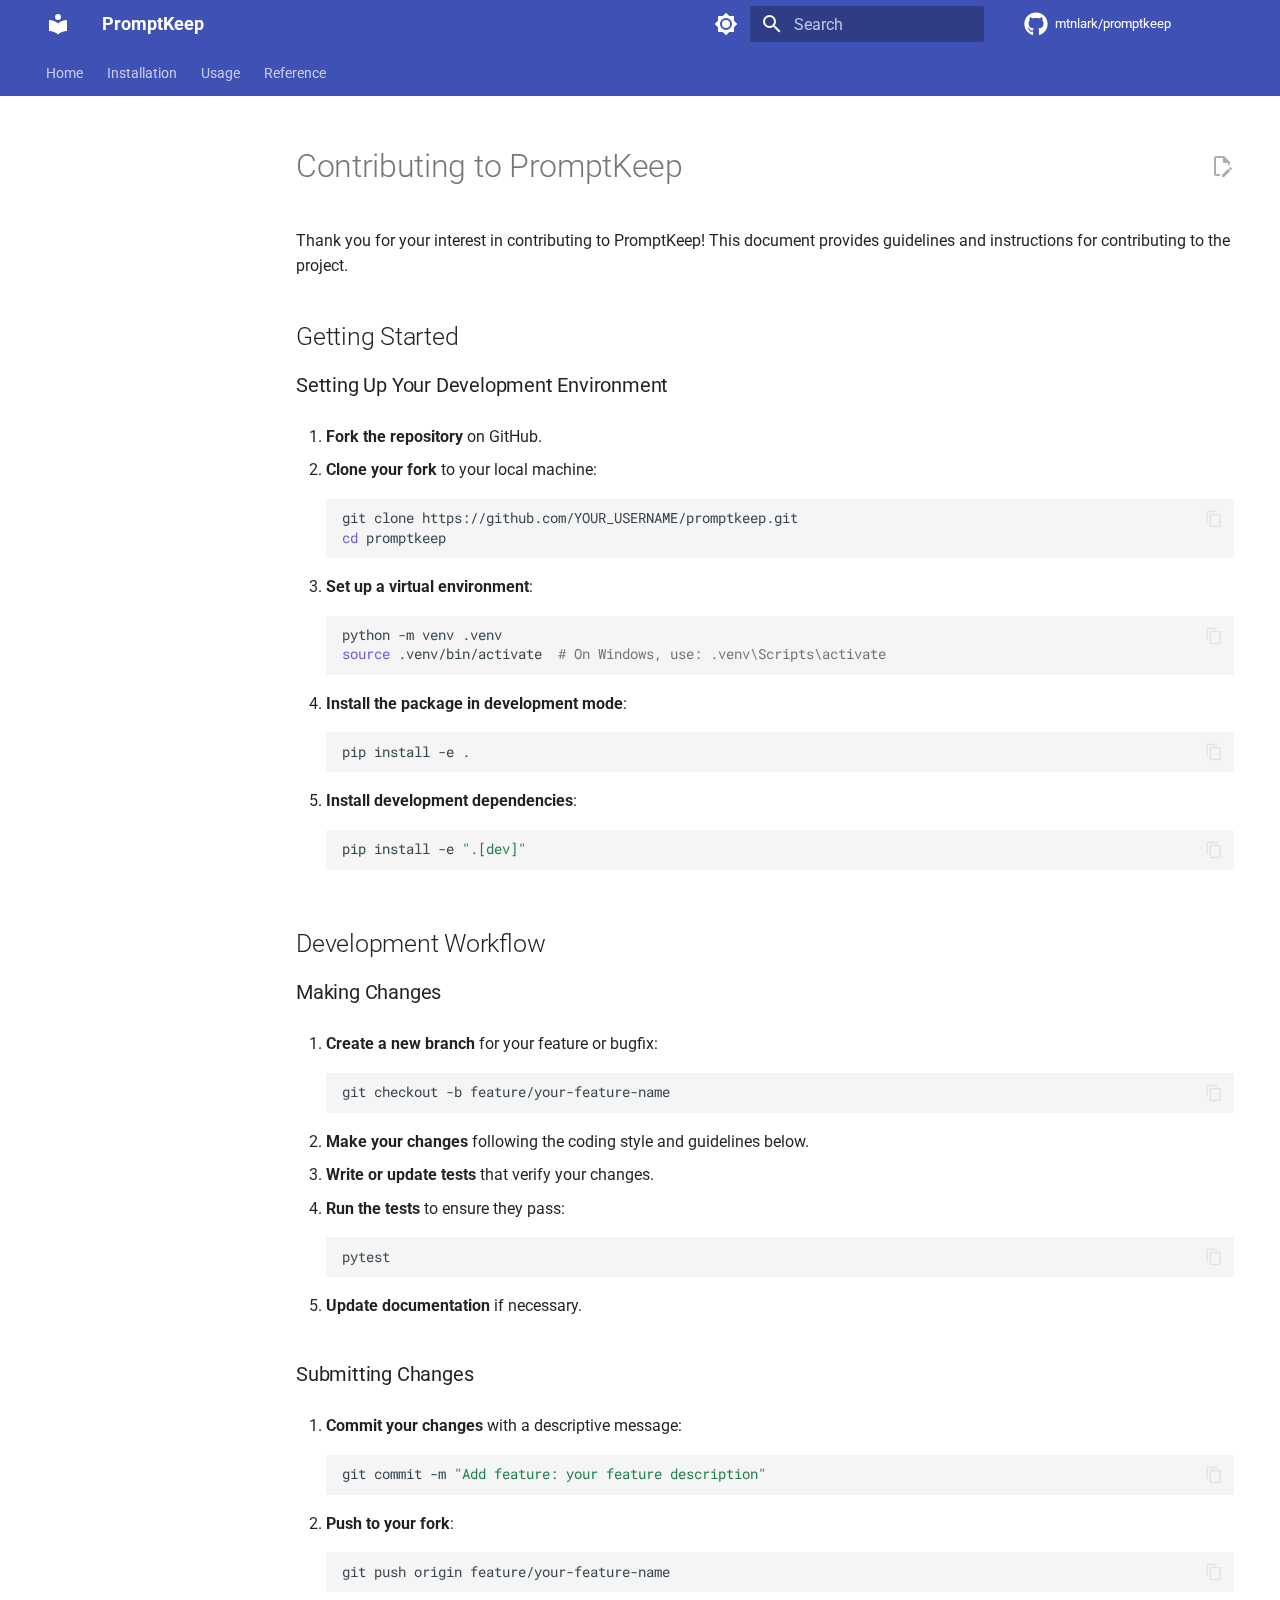
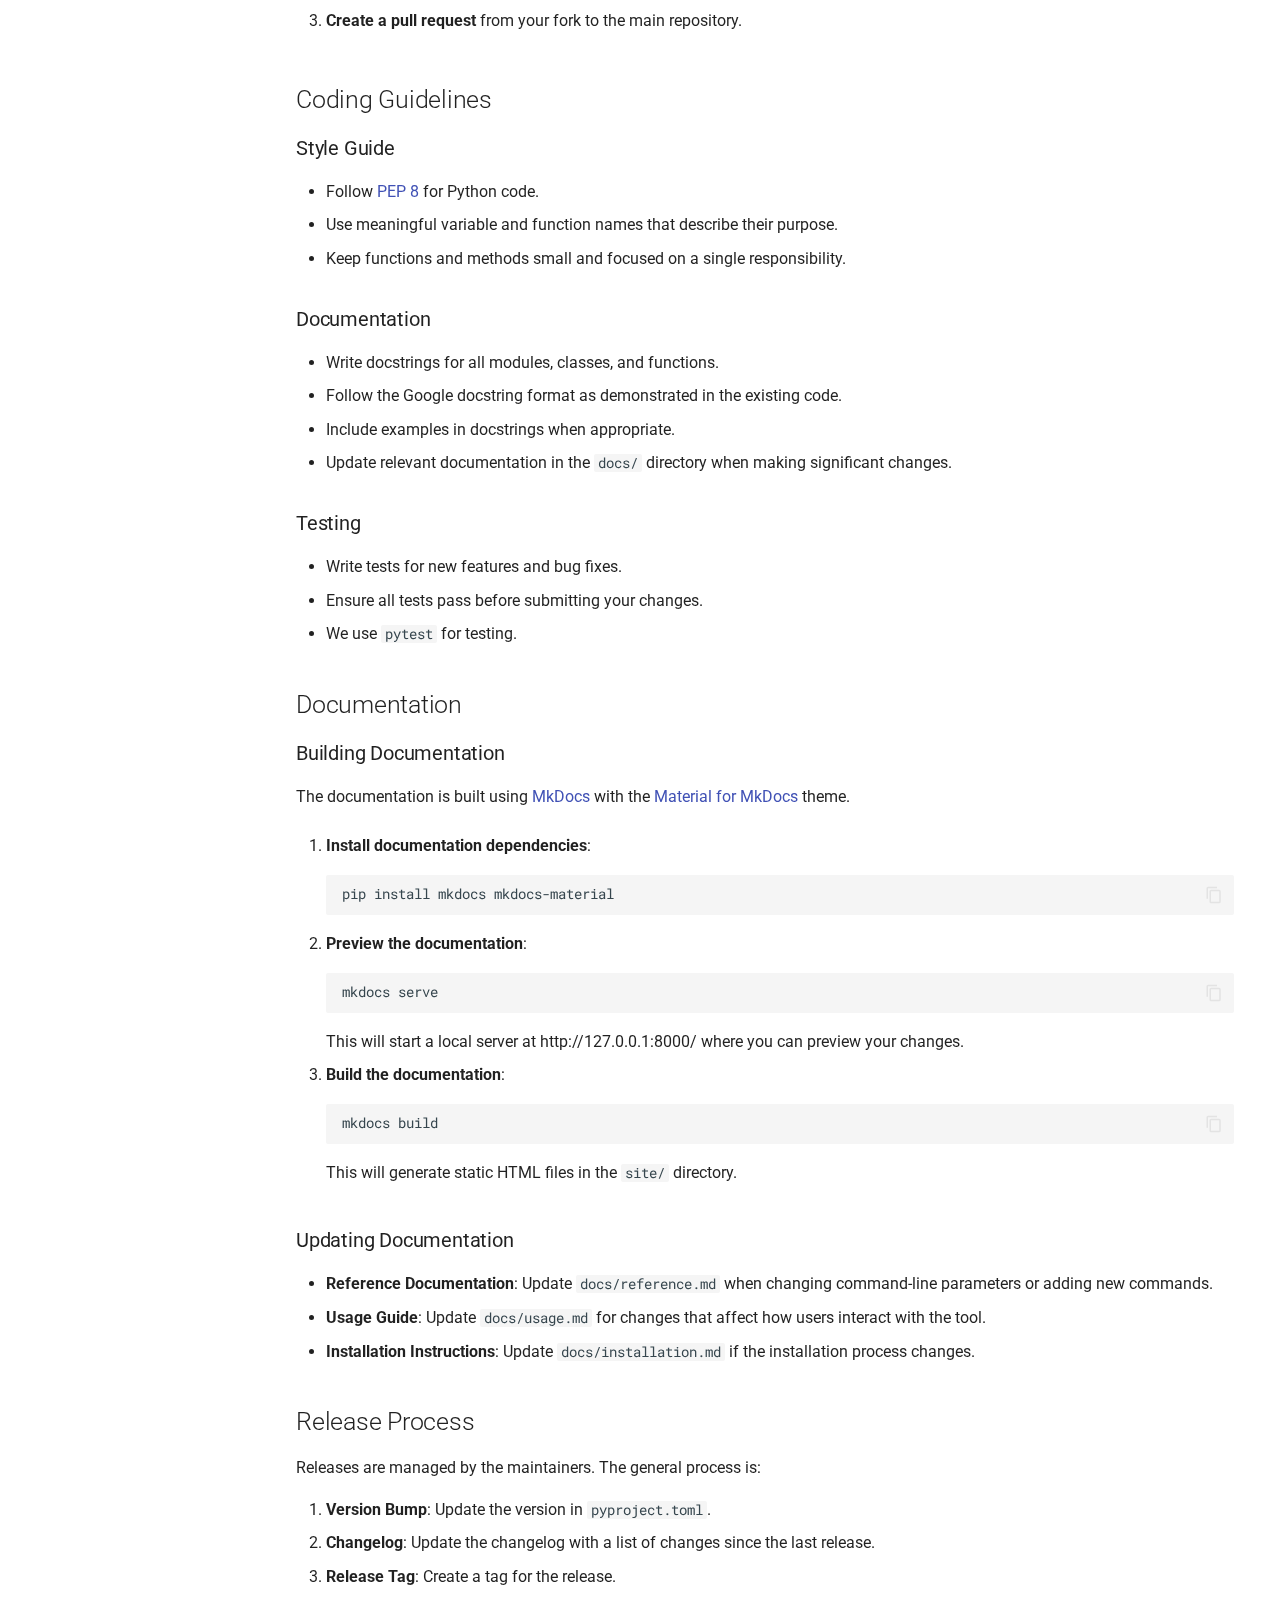
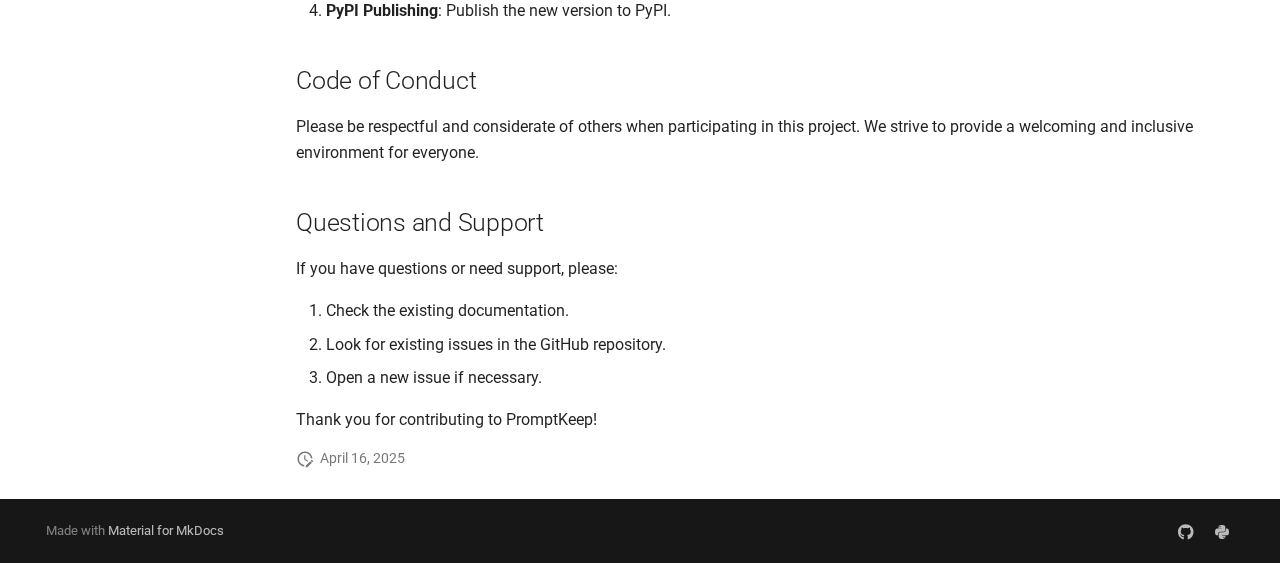
==== contributing/index.html @ 6dd19bdb "Deployed e401892 with MkDocs version: 1.6.1" ====
<!doctype html>
<html lang="en" class="no-js">
  <head>
    
      <meta charset="utf-8">
      <meta name="viewport" content="width=device-width,initial-scale=1">
      
        <meta name="description" content="A CLI tool for managing AI prompts">
      
      
        <meta name="author" content="Lev Craig">
      
      
      
      
      
      <link rel="icon" href="../assets/images/favicon.png">
      <meta name="generator" content="mkdocs-1.6.1, mkdocs-material-9.6.11">
    
    
      
        <title>Contributing to PromptKeep - PromptKeep</title>
      
    
    
      <link rel="stylesheet" href="../assets/stylesheets/main.4af4bdda.min.css">
      
        
        <link rel="stylesheet" href="../assets/stylesheets/palette.06af60db.min.css">
      
      


    
    
      
    
    
      
        
        
        <link rel="preconnect" href="https://fonts.gstatic.com" crossorigin>
        <link rel="stylesheet" href="https://fonts.googleapis.com/css?family=Roboto:300,300i,400,400i,700,700i%7CRoboto+Mono:400,400i,700,700i&display=fallback">
        <style>:root{--md-text-font:"Roboto";--md-code-font:"Roboto Mono"}</style>
      
    
    
      <link rel="stylesheet" href="../assets/_mkdocstrings.css">
    
    <script>__md_scope=new URL("..",location),__md_hash=e=>[...e].reduce(((e,_)=>(e<<5)-e+_.charCodeAt(0)),0),__md_get=(e,_=localStorage,t=__md_scope)=>JSON.parse(_.getItem(t.pathname+"."+e)),__md_set=(e,_,t=localStorage,a=__md_scope)=>{try{t.setItem(a.pathname+"."+e,JSON.stringify(_))}catch(e){}}</script>
    
      

    
    
    
  </head>
  
  
    
    
      
    
    
    
    
    <body dir="ltr" data-md-color-scheme="default" data-md-color-primary="indigo" data-md-color-accent="indigo">
  
    
    <input class="md-toggle" data-md-toggle="drawer" type="checkbox" id="__drawer" autocomplete="off">
    <input class="md-toggle" data-md-toggle="search" type="checkbox" id="__search" autocomplete="off">
    <label class="md-overlay" for="__drawer"></label>
    <div data-md-component="skip">
      
        
        <a href="#contributing-to-promptkeep" class="md-skip">
          Skip to content
        </a>
      
    </div>
    <div data-md-component="announce">
      
    </div>
    
      <div data-md-color-scheme="default" data-md-component="outdated" hidden>
        
      </div>
    
    
      

<header class="md-header" data-md-component="header">
  <nav class="md-header__inner md-grid" aria-label="Header">
    <a href=".." title="PromptKeep" class="md-header__button md-logo" aria-label="PromptKeep" data-md-component="logo">
      
  
  <svg xmlns="http://www.w3.org/2000/svg" viewBox="0 0 24 24"><path d="M12 8a3 3 0 0 0 3-3 3 3 0 0 0-3-3 3 3 0 0 0-3 3 3 3 0 0 0 3 3m0 3.54C9.64 9.35 6.5 8 3 8v11c3.5 0 6.64 1.35 9 3.54 2.36-2.19 5.5-3.54 9-3.54V8c-3.5 0-6.64 1.35-9 3.54"/></svg>

    </a>
    <label class="md-header__button md-icon" for="__drawer">
      
      <svg xmlns="http://www.w3.org/2000/svg" viewBox="0 0 24 24"><path d="M3 6h18v2H3zm0 5h18v2H3zm0 5h18v2H3z"/></svg>
    </label>
    <div class="md-header__title" data-md-component="header-title">
      <div class="md-header__ellipsis">
        <div class="md-header__topic">
          <span class="md-ellipsis">
            PromptKeep
          </span>
        </div>
        <div class="md-header__topic" data-md-component="header-topic">
          <span class="md-ellipsis">
            
              Contributing to PromptKeep
            
          </span>
        </div>
      </div>
    </div>
    
      
        <form class="md-header__option" data-md-component="palette">
  
    
    
    
    <input class="md-option" data-md-color-media="" data-md-color-scheme="default" data-md-color-primary="indigo" data-md-color-accent="indigo"  aria-label="Switch to dark mode"  type="radio" name="__palette" id="__palette_0">
    
      <label class="md-header__button md-icon" title="Switch to dark mode" for="__palette_1" hidden>
        <svg xmlns="http://www.w3.org/2000/svg" viewBox="0 0 24 24"><path d="M12 8a4 4 0 0 0-4 4 4 4 0 0 0 4 4 4 4 0 0 0 4-4 4 4 0 0 0-4-4m0 10a6 6 0 0 1-6-6 6 6 0 0 1 6-6 6 6 0 0 1 6 6 6 6 0 0 1-6 6m8-9.31V4h-4.69L12 .69 8.69 4H4v4.69L.69 12 4 15.31V20h4.69L12 23.31 15.31 20H20v-4.69L23.31 12z"/></svg>
      </label>
    
  
    
    
    
    <input class="md-option" data-md-color-media="" data-md-color-scheme="slate" data-md-color-primary="indigo" data-md-color-accent="indigo"  aria-label="Switch to light mode"  type="radio" name="__palette" id="__palette_1">
    
      <label class="md-header__button md-icon" title="Switch to light mode" for="__palette_0" hidden>
        <svg xmlns="http://www.w3.org/2000/svg" viewBox="0 0 24 24"><path d="M12 18c-.89 0-1.74-.2-2.5-.55C11.56 16.5 13 14.42 13 12s-1.44-4.5-3.5-5.45C10.26 6.2 11.11 6 12 6a6 6 0 0 1 6 6 6 6 0 0 1-6 6m8-9.31V4h-4.69L12 .69 8.69 4H4v4.69L.69 12 4 15.31V20h4.69L12 23.31 15.31 20H20v-4.69L23.31 12z"/></svg>
      </label>
    
  
</form>
      
    
    
      <script>var palette=__md_get("__palette");if(palette&&palette.color){if("(prefers-color-scheme)"===palette.color.media){var media=matchMedia("(prefers-color-scheme: light)"),input=document.querySelector(media.matches?"[data-md-color-media='(prefers-color-scheme: light)']":"[data-md-color-media='(prefers-color-scheme: dark)']");palette.color.media=input.getAttribute("data-md-color-media"),palette.color.scheme=input.getAttribute("data-md-color-scheme"),palette.color.primary=input.getAttribute("data-md-color-primary"),palette.color.accent=input.getAttribute("data-md-color-accent")}for(var[key,value]of Object.entries(palette.color))document.body.setAttribute("data-md-color-"+key,value)}</script>
    
    
    
      
      
        <label class="md-header__button md-icon" for="__search">
          
          <svg xmlns="http://www.w3.org/2000/svg" viewBox="0 0 24 24"><path d="M9.5 3A6.5 6.5 0 0 1 16 9.5c0 1.61-.59 3.09-1.56 4.23l.27.27h.79l5 5-1.5 1.5-5-5v-.79l-.27-.27A6.52 6.52 0 0 1 9.5 16 6.5 6.5 0 0 1 3 9.5 6.5 6.5 0 0 1 9.5 3m0 2C7 5 5 7 5 9.5S7 14 9.5 14 14 12 14 9.5 12 5 9.5 5"/></svg>
        </label>
        <div class="md-search" data-md-component="search" role="dialog">
  <label class="md-search__overlay" for="__search"></label>
  <div class="md-search__inner" role="search">
    <form class="md-search__form" name="search">
      <input type="text" class="md-search__input" name="query" aria-label="Search" placeholder="Search" autocapitalize="off" autocorrect="off" autocomplete="off" spellcheck="false" data-md-component="search-query" required>
      <label class="md-search__icon md-icon" for="__search">
        
        <svg xmlns="http://www.w3.org/2000/svg" viewBox="0 0 24 24"><path d="M9.5 3A6.5 6.5 0 0 1 16 9.5c0 1.61-.59 3.09-1.56 4.23l.27.27h.79l5 5-1.5 1.5-5-5v-.79l-.27-.27A6.52 6.52 0 0 1 9.5 16 6.5 6.5 0 0 1 3 9.5 6.5 6.5 0 0 1 9.5 3m0 2C7 5 5 7 5 9.5S7 14 9.5 14 14 12 14 9.5 12 5 9.5 5"/></svg>
        
        <svg xmlns="http://www.w3.org/2000/svg" viewBox="0 0 24 24"><path d="M20 11v2H8l5.5 5.5-1.42 1.42L4.16 12l7.92-7.92L13.5 5.5 8 11z"/></svg>
      </label>
      <nav class="md-search__options" aria-label="Search">
        
          <a href="javascript:void(0)" class="md-search__icon md-icon" title="Share" aria-label="Share" data-clipboard data-clipboard-text="" data-md-component="search-share" tabindex="-1">
            
            <svg xmlns="http://www.w3.org/2000/svg" viewBox="0 0 24 24"><path d="M18 16.08c-.76 0-1.44.3-1.96.77L8.91 12.7c.05-.23.09-.46.09-.7s-.04-.47-.09-.7l7.05-4.11c.54.5 1.25.81 2.04.81a3 3 0 0 0 3-3 3 3 0 0 0-3-3 3 3 0 0 0-3 3c0 .24.04.47.09.7L8.04 9.81C7.5 9.31 6.79 9 6 9a3 3 0 0 0-3 3 3 3 0 0 0 3 3c.79 0 1.5-.31 2.04-.81l7.12 4.15c-.05.21-.08.43-.08.66 0 1.61 1.31 2.91 2.92 2.91s2.92-1.3 2.92-2.91A2.92 2.92 0 0 0 18 16.08"/></svg>
          </a>
        
        <button type="reset" class="md-search__icon md-icon" title="Clear" aria-label="Clear" tabindex="-1">
          
          <svg xmlns="http://www.w3.org/2000/svg" viewBox="0 0 24 24"><path d="M19 6.41 17.59 5 12 10.59 6.41 5 5 6.41 10.59 12 5 17.59 6.41 19 12 13.41 17.59 19 19 17.59 13.41 12z"/></svg>
        </button>
      </nav>
      
        <div class="md-search__suggest" data-md-component="search-suggest"></div>
      
    </form>
    <div class="md-search__output">
      <div class="md-search__scrollwrap" tabindex="0" data-md-scrollfix>
        <div class="md-search-result" data-md-component="search-result">
          <div class="md-search-result__meta">
            Initializing search
          </div>
          <ol class="md-search-result__list" role="presentation"></ol>
        </div>
      </div>
    </div>
  </div>
</div>
      
    
    
      <div class="md-header__source">
        <a href="https://github.com/mtnlark/promptkeep" title="Go to repository" class="md-source" data-md-component="source">
  <div class="md-source__icon md-icon">
    
    <svg xmlns="http://www.w3.org/2000/svg" viewBox="0 0 496 512"><!--! Font Awesome Free 6.7.2 by @fontawesome - https://fontawesome.com License - https://fontawesome.com/license/free (Icons: CC BY 4.0, Fonts: SIL OFL 1.1, Code: MIT License) Copyright 2024 Fonticons, Inc.--><path d="M165.9 397.4c0 2-2.3 3.6-5.2 3.6-3.3.3-5.6-1.3-5.6-3.6 0-2 2.3-3.6 5.2-3.6 3-.3 5.6 1.3 5.6 3.6m-31.1-4.5c-.7 2 1.3 4.3 4.3 4.9 2.6 1 5.6 0 6.2-2s-1.3-4.3-4.3-5.2c-2.6-.7-5.5.3-6.2 2.3m44.2-1.7c-2.9.7-4.9 2.6-4.6 4.9.3 2 2.9 3.3 5.9 2.6 2.9-.7 4.9-2.6 4.6-4.6-.3-1.9-3-3.2-5.9-2.9M244.8 8C106.1 8 0 113.3 0 252c0 110.9 69.8 205.8 169.5 239.2 12.8 2.3 17.3-5.6 17.3-12.1 0-6.2-.3-40.4-.3-61.4 0 0-70 15-84.7-29.8 0 0-11.4-29.1-27.8-36.6 0 0-22.9-15.7 1.6-15.4 0 0 24.9 2 38.6 25.8 21.9 38.6 58.6 27.5 72.9 20.9 2.3-16 8.8-27.1 16-33.7-55.9-6.2-112.3-14.3-112.3-110.5 0-27.5 7.6-41.3 23.6-58.9-2.6-6.5-11.1-33.3 2.6-67.9 20.9-6.5 69 27 69 27 20-5.6 41.5-8.5 62.8-8.5s42.8 2.9 62.8 8.5c0 0 48.1-33.6 69-27 13.7 34.7 5.2 61.4 2.6 67.9 16 17.7 25.8 31.5 25.8 58.9 0 96.5-58.9 104.2-114.8 110.5 9.2 7.9 17 22.9 17 46.4 0 33.7-.3 75.4-.3 83.6 0 6.5 4.6 14.4 17.3 12.1C428.2 457.8 496 362.9 496 252 496 113.3 383.5 8 244.8 8M97.2 352.9c-1.3 1-1 3.3.7 5.2 1.6 1.6 3.9 2.3 5.2 1 1.3-1 1-3.3-.7-5.2-1.6-1.6-3.9-2.3-5.2-1m-10.8-8.1c-.7 1.3.3 2.9 2.3 3.9 1.6 1 3.6.7 4.3-.7.7-1.3-.3-2.9-2.3-3.9-2-.6-3.6-.3-4.3.7m32.4 35.6c-1.6 1.3-1 4.3 1.3 6.2 2.3 2.3 5.2 2.6 6.5 1 1.3-1.3.7-4.3-1.3-6.2-2.2-2.3-5.2-2.6-6.5-1m-11.4-14.7c-1.6 1-1.6 3.6 0 5.9s4.3 3.3 5.6 2.3c1.6-1.3 1.6-3.9 0-6.2-1.4-2.3-4-3.3-5.6-2"/></svg>
  </div>
  <div class="md-source__repository">
    mtnlark/promptkeep
  </div>
</a>
      </div>
    
  </nav>
  
</header>
    
    <div class="md-container" data-md-component="container">
      
      
        
          
            
<nav class="md-tabs" aria-label="Tabs" data-md-component="tabs">
  <div class="md-grid">
    <ul class="md-tabs__list">
      
        
  
  
  
  
    <li class="md-tabs__item">
      <a href=".." class="md-tabs__link">
        
  
  
    
  
  Home

      </a>
    </li>
  

      
        
  
  
  
  
    <li class="md-tabs__item">
      <a href="../installation/" class="md-tabs__link">
        
  
  
    
  
  Installation

      </a>
    </li>
  

      
        
  
  
  
  
    <li class="md-tabs__item">
      <a href="../usage/" class="md-tabs__link">
        
  
  
    
  
  Usage

      </a>
    </li>
  

      
        
  
  
  
  
    <li class="md-tabs__item">
      <a href="../reference/" class="md-tabs__link">
        
  
  
    
  
  Reference

      </a>
    </li>
  

      
    </ul>
  </div>
</nav>
          
        
      
      <main class="md-main" data-md-component="main">
        <div class="md-main__inner md-grid">
          
            
              
              <div class="md-sidebar md-sidebar--primary" data-md-component="sidebar" data-md-type="navigation" >
                <div class="md-sidebar__scrollwrap">
                  <div class="md-sidebar__inner">
                    


  


  

<nav class="md-nav md-nav--primary md-nav--lifted md-nav--integrated" aria-label="Navigation" data-md-level="0">
  <label class="md-nav__title" for="__drawer">
    <a href=".." title="PromptKeep" class="md-nav__button md-logo" aria-label="PromptKeep" data-md-component="logo">
      
  
  <svg xmlns="http://www.w3.org/2000/svg" viewBox="0 0 24 24"><path d="M12 8a3 3 0 0 0 3-3 3 3 0 0 0-3-3 3 3 0 0 0-3 3 3 3 0 0 0 3 3m0 3.54C9.64 9.35 6.5 8 3 8v11c3.5 0 6.64 1.35 9 3.54 2.36-2.19 5.5-3.54 9-3.54V8c-3.5 0-6.64 1.35-9 3.54"/></svg>

    </a>
    PromptKeep
  </label>
  
    <div class="md-nav__source">
      <a href="https://github.com/mtnlark/promptkeep" title="Go to repository" class="md-source" data-md-component="source">
  <div class="md-source__icon md-icon">
    
    <svg xmlns="http://www.w3.org/2000/svg" viewBox="0 0 496 512"><!--! Font Awesome Free 6.7.2 by @fontawesome - https://fontawesome.com License - https://fontawesome.com/license/free (Icons: CC BY 4.0, Fonts: SIL OFL 1.1, Code: MIT License) Copyright 2024 Fonticons, Inc.--><path d="M165.9 397.4c0 2-2.3 3.6-5.2 3.6-3.3.3-5.6-1.3-5.6-3.6 0-2 2.3-3.6 5.2-3.6 3-.3 5.6 1.3 5.6 3.6m-31.1-4.5c-.7 2 1.3 4.3 4.3 4.9 2.6 1 5.6 0 6.2-2s-1.3-4.3-4.3-5.2c-2.6-.7-5.5.3-6.2 2.3m44.2-1.7c-2.9.7-4.9 2.6-4.6 4.9.3 2 2.9 3.3 5.9 2.6 2.9-.7 4.9-2.6 4.6-4.6-.3-1.9-3-3.2-5.9-2.9M244.8 8C106.1 8 0 113.3 0 252c0 110.9 69.8 205.8 169.5 239.2 12.8 2.3 17.3-5.6 17.3-12.1 0-6.2-.3-40.4-.3-61.4 0 0-70 15-84.7-29.8 0 0-11.4-29.1-27.8-36.6 0 0-22.9-15.7 1.6-15.4 0 0 24.9 2 38.6 25.8 21.9 38.6 58.6 27.5 72.9 20.9 2.3-16 8.8-27.1 16-33.7-55.9-6.2-112.3-14.3-112.3-110.5 0-27.5 7.6-41.3 23.6-58.9-2.6-6.5-11.1-33.3 2.6-67.9 20.9-6.5 69 27 69 27 20-5.6 41.5-8.5 62.8-8.5s42.8 2.9 62.8 8.5c0 0 48.1-33.6 69-27 13.7 34.7 5.2 61.4 2.6 67.9 16 17.7 25.8 31.5 25.8 58.9 0 96.5-58.9 104.2-114.8 110.5 9.2 7.9 17 22.9 17 46.4 0 33.7-.3 75.4-.3 83.6 0 6.5 4.6 14.4 17.3 12.1C428.2 457.8 496 362.9 496 252 496 113.3 383.5 8 244.8 8M97.2 352.9c-1.3 1-1 3.3.7 5.2 1.6 1.6 3.9 2.3 5.2 1 1.3-1 1-3.3-.7-5.2-1.6-1.6-3.9-2.3-5.2-1m-10.8-8.1c-.7 1.3.3 2.9 2.3 3.9 1.6 1 3.6.7 4.3-.7.7-1.3-.3-2.9-2.3-3.9-2-.6-3.6-.3-4.3.7m32.4 35.6c-1.6 1.3-1 4.3 1.3 6.2 2.3 2.3 5.2 2.6 6.5 1 1.3-1.3.7-4.3-1.3-6.2-2.2-2.3-5.2-2.6-6.5-1m-11.4-14.7c-1.6 1-1.6 3.6 0 5.9s4.3 3.3 5.6 2.3c1.6-1.3 1.6-3.9 0-6.2-1.4-2.3-4-3.3-5.6-2"/></svg>
  </div>
  <div class="md-source__repository">
    mtnlark/promptkeep
  </div>
</a>
    </div>
  
  <ul class="md-nav__list" data-md-scrollfix>
    
      
      
  
  
  
  
    <li class="md-nav__item">
      <a href=".." class="md-nav__link">
        
  
  
  <span class="md-ellipsis">
    Home
    
  </span>
  

      </a>
    </li>
  

    
      
      
  
  
  
  
    <li class="md-nav__item">
      <a href="../installation/" class="md-nav__link">
        
  
  
  <span class="md-ellipsis">
    Installation
    
  </span>
  

      </a>
    </li>
  

    
      
      
  
  
  
  
    <li class="md-nav__item">
      <a href="../usage/" class="md-nav__link">
        
  
  
  <span class="md-ellipsis">
    Usage
    
  </span>
  

      </a>
    </li>
  

    
      
      
  
  
  
  
    <li class="md-nav__item">
      <a href="../reference/" class="md-nav__link">
        
  
  
  <span class="md-ellipsis">
    Reference
    
  </span>
  

      </a>
    </li>
  

    
  </ul>
</nav>
                  </div>
                </div>
              </div>
            
            
          
          
            <div class="md-content" data-md-component="content">
              <article class="md-content__inner md-typeset">
                
                  


  
    <a href="https://github.com/mtnlark/promptkeep/edit/master/docs/contributing.md" title="Edit this page" class="md-content__button md-icon">
      
      <svg xmlns="http://www.w3.org/2000/svg" viewBox="0 0 24 24"><path d="M10 20H6V4h7v5h5v3.1l2-2V8l-6-6H6c-1.1 0-2 .9-2 2v16c0 1.1.9 2 2 2h4zm10.2-7c.1 0 .3.1.4.2l1.3 1.3c.2.2.2.6 0 .8l-1 1-2.1-2.1 1-1c.1-.1.2-.2.4-.2m0 3.9L14.1 23H12v-2.1l6.1-6.1z"/></svg>
    </a>
  
  


<h1 id="contributing-to-promptkeep">Contributing to PromptKeep<a class="headerlink" href="#contributing-to-promptkeep" title="Permanent link">&para;</a></h1>
<p>Thank you for your interest in contributing to PromptKeep! This document provides guidelines and instructions for contributing to the project.</p>
<h2 id="getting-started">Getting Started<a class="headerlink" href="#getting-started" title="Permanent link">&para;</a></h2>
<h3 id="setting-up-your-development-environment">Setting Up Your Development Environment<a class="headerlink" href="#setting-up-your-development-environment" title="Permanent link">&para;</a></h3>
<ol>
<li>
<p><strong>Fork the repository</strong> on GitHub.</p>
</li>
<li>
<p><strong>Clone your fork</strong> to your local machine:
   <div class="highlight"><pre><span></span><code>git<span class="w"> </span>clone<span class="w"> </span>https://github.com/YOUR_USERNAME/promptkeep.git
<span class="nb">cd</span><span class="w"> </span>promptkeep
</code></pre></div></p>
</li>
<li>
<p><strong>Set up a virtual environment</strong>:
   <div class="highlight"><pre><span></span><code>python<span class="w"> </span>-m<span class="w"> </span>venv<span class="w"> </span>.venv
<span class="nb">source</span><span class="w"> </span>.venv/bin/activate<span class="w">  </span><span class="c1"># On Windows, use: .venv\Scripts\activate</span>
</code></pre></div></p>
</li>
<li>
<p><strong>Install the package in development mode</strong>:
   <div class="highlight"><pre><span></span><code>pip<span class="w"> </span>install<span class="w"> </span>-e<span class="w"> </span>.
</code></pre></div></p>
</li>
<li>
<p><strong>Install development dependencies</strong>:
   <div class="highlight"><pre><span></span><code>pip<span class="w"> </span>install<span class="w"> </span>-e<span class="w"> </span><span class="s2">&quot;.[dev]&quot;</span>
</code></pre></div></p>
</li>
</ol>
<h2 id="development-workflow">Development Workflow<a class="headerlink" href="#development-workflow" title="Permanent link">&para;</a></h2>
<h3 id="making-changes">Making Changes<a class="headerlink" href="#making-changes" title="Permanent link">&para;</a></h3>
<ol>
<li>
<p><strong>Create a new branch</strong> for your feature or bugfix:
   <div class="highlight"><pre><span></span><code>git<span class="w"> </span>checkout<span class="w"> </span>-b<span class="w"> </span>feature/your-feature-name
</code></pre></div></p>
</li>
<li>
<p><strong>Make your changes</strong> following the coding style and guidelines below.</p>
</li>
<li>
<p><strong>Write or update tests</strong> that verify your changes.</p>
</li>
<li>
<p><strong>Run the tests</strong> to ensure they pass:
   <div class="highlight"><pre><span></span><code>pytest
</code></pre></div></p>
</li>
<li>
<p><strong>Update documentation</strong> if necessary.</p>
</li>
</ol>
<h3 id="submitting-changes">Submitting Changes<a class="headerlink" href="#submitting-changes" title="Permanent link">&para;</a></h3>
<ol>
<li>
<p><strong>Commit your changes</strong> with a descriptive message:
   <div class="highlight"><pre><span></span><code>git<span class="w"> </span>commit<span class="w"> </span>-m<span class="w"> </span><span class="s2">&quot;Add feature: your feature description&quot;</span>
</code></pre></div></p>
</li>
<li>
<p><strong>Push to your fork</strong>:
   <div class="highlight"><pre><span></span><code>git<span class="w"> </span>push<span class="w"> </span>origin<span class="w"> </span>feature/your-feature-name
</code></pre></div></p>
</li>
<li>
<p><strong>Create a pull request</strong> from your fork to the main repository.</p>
</li>
</ol>
<h2 id="coding-guidelines">Coding Guidelines<a class="headerlink" href="#coding-guidelines" title="Permanent link">&para;</a></h2>
<h3 id="style-guide">Style Guide<a class="headerlink" href="#style-guide" title="Permanent link">&para;</a></h3>
<ul>
<li>Follow <a href="https://peps.python.org/pep-0008/">PEP 8</a> for Python code.</li>
<li>Use meaningful variable and function names that describe their purpose.</li>
<li>Keep functions and methods small and focused on a single responsibility.</li>
</ul>
<h3 id="documentation">Documentation<a class="headerlink" href="#documentation" title="Permanent link">&para;</a></h3>
<ul>
<li>Write docstrings for all modules, classes, and functions.</li>
<li>Follow the Google docstring format as demonstrated in the existing code.</li>
<li>Include examples in docstrings when appropriate.</li>
<li>Update relevant documentation in the <code>docs/</code> directory when making significant changes.</li>
</ul>
<h3 id="testing">Testing<a class="headerlink" href="#testing" title="Permanent link">&para;</a></h3>
<ul>
<li>Write tests for new features and bug fixes.</li>
<li>Ensure all tests pass before submitting your changes.</li>
<li>We use <code>pytest</code> for testing.</li>
</ul>
<h2 id="documentation_1">Documentation<a class="headerlink" href="#documentation_1" title="Permanent link">&para;</a></h2>
<h3 id="building-documentation">Building Documentation<a class="headerlink" href="#building-documentation" title="Permanent link">&para;</a></h3>
<p>The documentation is built using <a href="https://www.mkdocs.org/">MkDocs</a> with the <a href="https://squidfunk.github.io/mkdocs-material/">Material for MkDocs</a> theme.</p>
<ol>
<li>
<p><strong>Install documentation dependencies</strong>:
   <div class="highlight"><pre><span></span><code>pip<span class="w"> </span>install<span class="w"> </span>mkdocs<span class="w"> </span>mkdocs-material
</code></pre></div></p>
</li>
<li>
<p><strong>Preview the documentation</strong>:
   <div class="highlight"><pre><span></span><code>mkdocs<span class="w"> </span>serve
</code></pre></div>
   This will start a local server at http://127.0.0.1:8000/ where you can preview your changes.</p>
</li>
<li>
<p><strong>Build the documentation</strong>:
   <div class="highlight"><pre><span></span><code>mkdocs<span class="w"> </span>build
</code></pre></div>
   This will generate static HTML files in the <code>site/</code> directory.</p>
</li>
</ol>
<h3 id="updating-documentation">Updating Documentation<a class="headerlink" href="#updating-documentation" title="Permanent link">&para;</a></h3>
<ul>
<li><strong>Reference Documentation</strong>: Update <code>docs/reference.md</code> when changing command-line parameters or adding new commands.</li>
<li><strong>Usage Guide</strong>: Update <code>docs/usage.md</code> for changes that affect how users interact with the tool.</li>
<li><strong>Installation Instructions</strong>: Update <code>docs/installation.md</code> if the installation process changes.</li>
</ul>
<h2 id="release-process">Release Process<a class="headerlink" href="#release-process" title="Permanent link">&para;</a></h2>
<p>Releases are managed by the maintainers. The general process is:</p>
<ol>
<li><strong>Version Bump</strong>: Update the version in <code>pyproject.toml</code>.</li>
<li><strong>Changelog</strong>: Update the changelog with a list of changes since the last release.</li>
<li><strong>Release Tag</strong>: Create a tag for the release.</li>
<li><strong>PyPI Publishing</strong>: Publish the new version to PyPI.</li>
</ol>
<h2 id="code-of-conduct">Code of Conduct<a class="headerlink" href="#code-of-conduct" title="Permanent link">&para;</a></h2>
<p>Please be respectful and considerate of others when participating in this project. We strive to provide a welcoming and inclusive environment for everyone.</p>
<h2 id="questions-and-support">Questions and Support<a class="headerlink" href="#questions-and-support" title="Permanent link">&para;</a></h2>
<p>If you have questions or need support, please:</p>
<ol>
<li>Check the existing documentation.</li>
<li>Look for existing issues in the GitHub repository.</li>
<li>Open a new issue if necessary.</li>
</ol>
<p>Thank you for contributing to PromptKeep! </p>







  
    
  
  


  <aside class="md-source-file">
    
      
  <span class="md-source-file__fact">
    <span class="md-icon" title="Last update">
      <svg xmlns="http://www.w3.org/2000/svg" viewBox="0 0 24 24"><path d="M21 13.1c-.1 0-.3.1-.4.2l-1 1 2.1 2.1 1-1c.2-.2.2-.6 0-.8l-1.3-1.3c-.1-.1-.2-.2-.4-.2m-1.9 1.8-6.1 6V23h2.1l6.1-6.1zM12.5 7v5.2l4 2.4-1 1L11 13V7zM11 21.9c-5.1-.5-9-4.8-9-9.9C2 6.5 6.5 2 12 2c5.3 0 9.6 4.1 10 9.3-.3-.1-.6-.2-1-.2s-.7.1-1 .2C19.6 7.2 16.2 4 12 4c-4.4 0-8 3.6-8 8 0 4.1 3.1 7.5 7.1 7.9l-.1.2z"/></svg>
    </span>
    <span class="git-revision-date-localized-plugin git-revision-date-localized-plugin-date" title="April 16, 2025 12:40:01">April 16, 2025</span>
  </span>

    
    
    
    
  </aside>





                
              </article>
            </div>
          
          
  <script>var tabs=__md_get("__tabs");if(Array.isArray(tabs))e:for(var set of document.querySelectorAll(".tabbed-set")){var labels=set.querySelector(".tabbed-labels");for(var tab of tabs)for(var label of labels.getElementsByTagName("label"))if(label.innerText.trim()===tab){var input=document.getElementById(label.htmlFor);input.checked=!0;continue e}}</script>

<script>var target=document.getElementById(location.hash.slice(1));target&&target.name&&(target.checked=target.name.startsWith("__tabbed_"))</script>
        </div>
        
          <button type="button" class="md-top md-icon" data-md-component="top" hidden>
  
  <svg xmlns="http://www.w3.org/2000/svg" viewBox="0 0 24 24"><path d="M13 20h-2V8l-5.5 5.5-1.42-1.42L12 4.16l7.92 7.92-1.42 1.42L13 8z"/></svg>
  Back to top
</button>
        
      </main>
      
        <footer class="md-footer">
  
  <div class="md-footer-meta md-typeset">
    <div class="md-footer-meta__inner md-grid">
      <div class="md-copyright">
  
  
    Made with
    <a href="https://squidfunk.github.io/mkdocs-material/" target="_blank" rel="noopener">
      Material for MkDocs
    </a>
  
</div>
      
        <div class="md-social">
  
    
    
    
    
      
      
    
    <a href="https://github.com/mtnlark/promptkeep" target="_blank" rel="noopener" title="github.com" class="md-social__link">
      <svg xmlns="http://www.w3.org/2000/svg" viewBox="0 0 496 512"><!--! Font Awesome Free 6.7.2 by @fontawesome - https://fontawesome.com License - https://fontawesome.com/license/free (Icons: CC BY 4.0, Fonts: SIL OFL 1.1, Code: MIT License) Copyright 2024 Fonticons, Inc.--><path d="M165.9 397.4c0 2-2.3 3.6-5.2 3.6-3.3.3-5.6-1.3-5.6-3.6 0-2 2.3-3.6 5.2-3.6 3-.3 5.6 1.3 5.6 3.6m-31.1-4.5c-.7 2 1.3 4.3 4.3 4.9 2.6 1 5.6 0 6.2-2s-1.3-4.3-4.3-5.2c-2.6-.7-5.5.3-6.2 2.3m44.2-1.7c-2.9.7-4.9 2.6-4.6 4.9.3 2 2.9 3.3 5.9 2.6 2.9-.7 4.9-2.6 4.6-4.6-.3-1.9-3-3.2-5.9-2.9M244.8 8C106.1 8 0 113.3 0 252c0 110.9 69.8 205.8 169.5 239.2 12.8 2.3 17.3-5.6 17.3-12.1 0-6.2-.3-40.4-.3-61.4 0 0-70 15-84.7-29.8 0 0-11.4-29.1-27.8-36.6 0 0-22.9-15.7 1.6-15.4 0 0 24.9 2 38.6 25.8 21.9 38.6 58.6 27.5 72.9 20.9 2.3-16 8.8-27.1 16-33.7-55.9-6.2-112.3-14.3-112.3-110.5 0-27.5 7.6-41.3 23.6-58.9-2.6-6.5-11.1-33.3 2.6-67.9 20.9-6.5 69 27 69 27 20-5.6 41.5-8.5 62.8-8.5s42.8 2.9 62.8 8.5c0 0 48.1-33.6 69-27 13.7 34.7 5.2 61.4 2.6 67.9 16 17.7 25.8 31.5 25.8 58.9 0 96.5-58.9 104.2-114.8 110.5 9.2 7.9 17 22.9 17 46.4 0 33.7-.3 75.4-.3 83.6 0 6.5 4.6 14.4 17.3 12.1C428.2 457.8 496 362.9 496 252 496 113.3 383.5 8 244.8 8M97.2 352.9c-1.3 1-1 3.3.7 5.2 1.6 1.6 3.9 2.3 5.2 1 1.3-1 1-3.3-.7-5.2-1.6-1.6-3.9-2.3-5.2-1m-10.8-8.1c-.7 1.3.3 2.9 2.3 3.9 1.6 1 3.6.7 4.3-.7.7-1.3-.3-2.9-2.3-3.9-2-.6-3.6-.3-4.3.7m32.4 35.6c-1.6 1.3-1 4.3 1.3 6.2 2.3 2.3 5.2 2.6 6.5 1 1.3-1.3.7-4.3-1.3-6.2-2.2-2.3-5.2-2.6-6.5-1m-11.4-14.7c-1.6 1-1.6 3.6 0 5.9s4.3 3.3 5.6 2.3c1.6-1.3 1.6-3.9 0-6.2-1.4-2.3-4-3.3-5.6-2"/></svg>
    </a>
  
    
    
    
    
      
      
    
    <a href="https://pypi.org/project/promptkeep/" target="_blank" rel="noopener" title="pypi.org" class="md-social__link">
      <svg xmlns="http://www.w3.org/2000/svg" viewBox="0 0 448 512"><!--! Font Awesome Free 6.7.2 by @fontawesome - https://fontawesome.com License - https://fontawesome.com/license/free (Icons: CC BY 4.0, Fonts: SIL OFL 1.1, Code: MIT License) Copyright 2024 Fonticons, Inc.--><path d="M439.8 200.5c-7.7-30.9-22.3-54.2-53.4-54.2h-40.1v47.4c0 36.8-31.2 67.8-66.8 67.8H172.7c-29.2 0-53.4 25-53.4 54.3v101.8c0 29 25.2 46 53.4 54.3 33.8 9.9 66.3 11.7 106.8 0 26.9-7.8 53.4-23.5 53.4-54.3v-40.7H226.2v-13.6h160.2c31.1 0 42.6-21.7 53.4-54.2 11.2-33.5 10.7-65.7 0-108.6M286.2 404c11.1 0 20.1 9.1 20.1 20.3 0 11.3-9 20.4-20.1 20.4-11 0-20.1-9.2-20.1-20.4.1-11.3 9.1-20.3 20.1-20.3M167.8 248.1h106.8c29.7 0 53.4-24.5 53.4-54.3V91.9c0-29-24.4-50.7-53.4-55.6-35.8-5.9-74.7-5.6-106.8.1-45.2 8-53.4 24.7-53.4 55.6v40.7h106.9v13.6h-147c-31.1 0-58.3 18.7-66.8 54.2-9.8 40.7-10.2 66.1 0 108.6 7.6 31.6 25.7 54.2 56.8 54.2H101v-48.8c0-35.3 30.5-66.4 66.8-66.4m-6.7-142.6c-11.1 0-20.1-9.1-20.1-20.3.1-11.3 9-20.4 20.1-20.4 11 0 20.1 9.2 20.1 20.4s-9 20.3-20.1 20.3"/></svg>
    </a>
  
</div>
      
    </div>
  </div>
</footer>
      
    </div>
    <div class="md-dialog" data-md-component="dialog">
      <div class="md-dialog__inner md-typeset"></div>
    </div>
    
    
    
      
      <script id="__config" type="application/json">{"base": "..", "features": ["navigation.tabs", "navigation.sections", "navigation.expand", "navigation.top", "search.highlight", "search.suggest", "search.share", "toc.integrate", "content.tabs.link", "content.code.annotate", "content.code.copy", "content.action.edit"], "search": "../assets/javascripts/workers/search.f8cc74c7.min.js", "tags": null, "translations": {"clipboard.copied": "Copied to clipboard", "clipboard.copy": "Copy to clipboard", "search.result.more.one": "1 more on this page", "search.result.more.other": "# more on this page", "search.result.none": "No matching documents", "search.result.one": "1 matching document", "search.result.other": "# matching documents", "search.result.placeholder": "Type to start searching", "search.result.term.missing": "Missing", "select.version": "Select version"}, "version": {"provider": "mike"}}</script>
    
    
      <script src="../assets/javascripts/bundle.c8b220af.min.js"></script>
      
    
  </body>
</html>
---- assets/stylesheets/main.4af4bdda.min.css ----
@charset "UTF-8";html{-webkit-text-size-adjust:none;-moz-text-size-adjust:none;text-size-adjust:none;box-sizing:border-box}*,:after,:before{box-sizing:inherit}@media (prefers-reduced-motion){*,:after,:before{transition:none!important}}body{margin:0}a,button,input,label{-webkit-tap-highlight-color:transparent}a{color:inherit;text-decoration:none}hr{border:0;box-sizing:initial;display:block;height:.05rem;overflow:visible;padding:0}small{font-size:80%}sub,sup{line-height:1em}img{border-style:none}table{border-collapse:initial;border-spacing:0}td,th{font-weight:400;vertical-align:top}button{background:#0000;border:0;font-family:inherit;font-size:inherit;margin:0;padding:0}input{border:0;outline:none}:root{--md-primary-fg-color:#4051b5;--md-primary-fg-color--light:#5d6cc0;--md-primary-fg-color--dark:#303fa1;--md-primary-bg-color:#fff;--md-primary-bg-color--light:#ffffffb3;--md-accent-fg-color:#526cfe;--md-accent-fg-color--transparent:#526cfe1a;--md-accent-bg-color:#fff;--md-accent-bg-color--light:#ffffffb3}[data-md-color-scheme=default]{color-scheme:light}[data-md-color-scheme=default] img[src$="#gh-dark-mode-only"],[data-md-color-scheme=default] img[src$="#only-dark"]{display:none}:root,[data-md-color-scheme=default]{--md-hue:225deg;--md-default-fg-color:#000000de;--md-default-fg-color--light:#0000008a;--md-default-fg-color--lighter:#00000052;--md-default-fg-color--lightest:#00000012;--md-default-bg-color:#fff;--md-default-bg-color--light:#ffffffb3;--md-default-bg-color--lighter:#ffffff4d;--md-default-bg-color--lightest:#ffffff1f;--md-code-fg-color:#36464e;--md-code-bg-color:#f5f5f5;--md-code-hl-color:#4287ff;--md-code-hl-color--light:#4287ff1a;--md-code-hl-number-color:#d52a2a;--md-code-hl-special-color:#db1457;--md-code-hl-function-color:#a846b9;--md-code-hl-constant-color:#6e59d9;--md-code-hl-keyword-color:#3f6ec6;--md-code-hl-string-color:#1c7d4d;--md-code-hl-name-color:var(--md-code-fg-color);--md-code-hl-operator-color:var(--md-default-fg-color--light);--md-code-hl-punctuation-color:var(--md-default-fg-color--light);--md-code-hl-comment-color:var(--md-default-fg-color--light);--md-code-hl-generic-color:var(--md-default-fg-color--light);--md-code-hl-variable-color:var(--md-default-fg-color--light);--md-typeset-color:var(--md-default-fg-color);--md-typeset-a-color:var(--md-primary-fg-color);--md-typeset-del-color:#f5503d26;--md-typeset-ins-color:#0bd57026;--md-typeset-kbd-color:#fafafa;--md-typeset-kbd-accent-color:#fff;--md-typeset-kbd-border-color:#b8b8b8;--md-typeset-mark-color:#ffff0080;--md-typeset-table-color:#0000001f;--md-typeset-table-color--light:rgba(0,0,0,.035);--md-admonition-fg-color:var(--md-default-fg-color);--md-admonition-bg-color:var(--md-default-bg-color);--md-warning-fg-color:#000000de;--md-warning-bg-color:#ff9;--md-footer-fg-color:#fff;--md-footer-fg-color--light:#ffffffb3;--md-footer-fg-color--lighter:#ffffff73;--md-footer-bg-color:#000000de;--md-footer-bg-color--dark:#00000052;--md-shadow-z1:0 0.2rem 0.5rem #0000000d,0 0 0.05rem #0000001a;--md-shadow-z2:0 0.2rem 0.5rem #0000001a,0 0 0.05rem #00000040;--md-shadow-z3:0 0.2rem 0.5rem #0003,0 0 0.05rem #00000059}.md-icon svg{fill:currentcolor;display:block;height:1.2rem;width:1.2rem}body{-webkit-font-smoothing:antialiased;-moz-osx-font-smoothing:grayscale;--md-text-font-family:var(--md-text-font,_),-apple-system,BlinkMacSystemFont,Helvetica,Arial,sans-serif;--md-code-font-family:var(--md-code-font,_),SFMono-Regular,Consolas,Menlo,monospace}aside,body,input{font-feature-settings:"kern","liga";color:var(--md-typeset-color);font-family:var(--md-text-font-family)}code,kbd,pre{font-feature-settings:"kern";font-family:var(--md-code-font-family)}:root{--md-typeset-table-sort-icon:url('data:image/svg+xml;charset=utf-8,<svg xmlns="http://www.w3.org/2000/svg" viewBox="0 0 24 24"><path d="m18 21-4-4h3V7h-3l4-4 4 4h-3v10h3M2 19v-2h10v2M2 13v-2h7v2M2 7V5h4v2z"/></svg>');--md-typeset-table-sort-icon--asc:url('data:image/svg+xml;charset=utf-8,<svg xmlns="http://www.w3.org/2000/svg" viewBox="0 0 24 24"><path d="M19 17h3l-4 4-4-4h3V3h2M2 17h10v2H2M6 5v2H2V5m0 6h7v2H2z"/></svg>');--md-typeset-table-sort-icon--desc:url('data:image/svg+xml;charset=utf-8,<svg xmlns="http://www.w3.org/2000/svg" viewBox="0 0 24 24"><path d="M19 7h3l-4-4-4 4h3v14h2M2 17h10v2H2M6 5v2H2V5m0 6h7v2H2z"/></svg>')}.md-typeset{-webkit-print-color-adjust:exact;color-adjust:exact;font-size:.8rem;line-height:1.6;overflow-wrap:break-word}@media print{.md-typeset{font-size:.68rem}}.md-typeset blockquote,.md-typeset dl,.md-typeset figure,.md-typeset ol,.md-typeset pre,.md-typeset ul{margin-bottom:1em;margin-top:1em}.md-typeset h1{color:var(--md-default-fg-color--light);font-size:2em;line-height:1.3;margin:0 0 1.25em}.md-typeset h1,.md-typeset h2{font-weight:300;letter-spacing:-.01em}.md-typeset h2{font-size:1.5625em;line-height:1.4;margin:1.6em 0 .64em}.md-typeset h3{font-size:1.25em;font-weight:400;letter-spacing:-.01em;line-height:1.5;margin:1.6em 0 .8em}.md-typeset h2+h3{margin-top:.8em}.md-typeset h4{font-weight:700;letter-spacing:-.01em;margin:1em 0}.md-typeset h5,.md-typeset h6{color:var(--md-default-fg-color--light);font-size:.8em;font-weight:700;letter-spacing:-.01em;margin:1.25em 0}.md-typeset h5{text-transform:uppercase}.md-typeset h5 code{text-transform:none}.md-typeset hr{border-bottom:.05rem solid var(--md-default-fg-color--lightest);display:flow-root;margin:1.5em 0}.md-typeset a{color:var(--md-typeset-a-color);word-break:break-word}.md-typeset a,.md-typeset a:before{transition:color 125ms}.md-typeset a:focus,.md-typeset a:hover{color:var(--md-accent-fg-color)}.md-typeset a:focus code,.md-typeset a:hover code{background-color:var(--md-accent-fg-color--transparent)}.md-typeset a code{color:currentcolor;transition:background-color 125ms}.md-typeset a.focus-visible{outline-color:var(--md-accent-fg-color);outline-offset:.2rem}.md-typeset code,.md-typeset kbd,.md-typeset pre{color:var(--md-code-fg-color);direction:ltr;font-variant-ligatures:none}@media print{.md-typeset code,.md-typeset kbd,.md-typeset pre{white-space:pre-wrap}}.md-typeset code{background-color:var(--md-code-bg-color);border-radius:.1rem;-webkit-box-decoration-break:clone;box-decoration-break:clone;font-size:.85em;padding:0 .2941176471em;word-break:break-word}.md-typeset code:not(.focus-visible){-webkit-tap-highlight-color:transparent;outline:none}.md-typeset pre{display:flow-root;line-height:1.4;position:relative}.md-typeset pre>code{-webkit-box-decoration-break:slice;box-decoration-break:slice;box-shadow:none;display:block;margin:0;outline-color:var(--md-accent-fg-color);overflow:auto;padding:.7720588235em 1.1764705882em;scrollbar-color:var(--md-default-fg-color--lighter) #0000;scrollbar-width:thin;touch-action:auto;word-break:normal}.md-typeset pre>code:hover{scrollbar-color:var(--md-accent-fg-color) #0000}.md-typeset pre>code::-webkit-scrollbar{height:.2rem;width:.2rem}.md-typeset pre>code::-webkit-scrollbar-thumb{background-color:var(--md-default-fg-color--lighter)}.md-typeset pre>code::-webkit-scrollbar-thumb:hover{background-color:var(--md-accent-fg-color)}.md-typeset kbd{background-color:var(--md-typeset-kbd-color);border-radius:.1rem;box-shadow:0 .1rem 0 .05rem var(--md-typeset-kbd-border-color),0 .1rem 0 var(--md-typeset-kbd-border-color),0 -.1rem .2rem var(--md-typeset-kbd-accent-color) inset;color:var(--md-default-fg-color);display:inline-block;font-size:.75em;padding:0 .6666666667em;vertical-align:text-top;word-break:break-word}.md-typeset mark{background-color:var(--md-typeset-mark-color);-webkit-box-decoration-break:clone;box-decoration-break:clone;color:inherit;word-break:break-word}.md-typeset abbr{border-bottom:.05rem dotted var(--md-default-fg-color--light);cursor:help;text-decoration:none}.md-typeset small{opacity:.75}[dir=ltr] .md-typeset sub,[dir=ltr] .md-typeset sup{margin-left:.078125em}[dir=rtl] .md-typeset sub,[dir=rtl] .md-typeset sup{margin-right:.078125em}[dir=ltr] .md-typeset blockquote{padding-left:.6rem}[dir=rtl] .md-typeset blockquote{padding-right:.6rem}[dir=ltr] .md-typeset blockquote{border-left:.2rem solid var(--md-default-fg-color--lighter)}[dir=rtl] .md-typeset blockquote{border-right:.2rem solid var(--md-default-fg-color--lighter)}.md-typeset blockquote{color:var(--md-default-fg-color--light);margin-left:0;margin-right:0}.md-typeset ul{list-style-type:disc}.md-typeset ul[type]{list-style-type:revert-layer}[dir=ltr] .md-typeset ol,[dir=ltr] .md-typeset ul{margin-left:.625em}[dir=rtl] .md-typeset ol,[dir=rtl] .md-typeset ul{margin-right:.625em}.md-typeset ol,.md-typeset ul{padding:0}.md-typeset ol:not([hidden]),.md-typeset ul:not([hidden]){display:flow-root}.md-typeset ol ol,.md-typeset ul ol{list-style-type:lower-alpha}.md-typeset ol ol ol,.md-typeset ul ol ol{list-style-type:lower-roman}.md-typeset ol ol ol ol,.md-typeset ul ol ol ol{list-style-type:upper-alpha}.md-typeset ol ol ol ol ol,.md-typeset ul ol ol ol ol{list-style-type:upper-roman}.md-typeset ol[type],.md-typeset ul[type]{list-style-type:revert-layer}[dir=ltr] .md-typeset ol li,[dir=ltr] .md-typeset ul li{margin-left:1.25em}[dir=rtl] .md-typeset ol li,[dir=rtl] .md-typeset ul li{margin-right:1.25em}.md-typeset ol li,.md-typeset ul li{margin-bottom:.5em}.md-typeset ol li blockquote,.md-typeset ol li p,.md-typeset ul li blockquote,.md-typeset ul li p{margin:.5em 0}.md-typeset ol li:last-child,.md-typeset ul li:last-child{margin-bottom:0}[dir=ltr] .md-typeset ol li ol,[dir=ltr] .md-typeset ol li ul,[dir=ltr] .md-typeset ul li ol,[dir=ltr] .md-typeset ul li ul{margin-left:.625em}[dir=rtl] .md-typeset ol li ol,[dir=rtl] .md-typeset ol li ul,[dir=rtl] .md-typeset ul li ol,[dir=rtl] .md-typeset ul li ul{margin-right:.625em}.md-typeset ol li ol,.md-typeset ol li ul,.md-typeset ul li ol,.md-typeset ul li ul{margin-bottom:.5em;margin-top:.5em}[dir=ltr] .md-typeset dd{margin-left:1.875em}[dir=rtl] .md-typeset dd{margin-right:1.875em}.md-typeset dd{margin-bottom:1.5em;margin-top:1em}.md-typeset img,.md-typeset svg,.md-typeset video{height:auto;max-width:100%}.md-typeset img[align=left]{margin:1em 1em 1em 0}.md-typeset img[align=right]{margin:1em 0 1em 1em}.md-typeset img[align]:only-child{margin-top:0}.md-typeset figure{display:flow-root;margin:1em auto;max-width:100%;text-align:center;width:-moz-fit-content;width:fit-content}.md-typeset figure img{display:block;margin:0 auto}.md-typeset figcaption{font-style:italic;margin:1em auto;max-width:24rem}.md-typeset iframe{max-width:100%}.md-typeset table:not([class]){background-color:var(--md-default-bg-color);border:.05rem solid var(--md-typeset-table-color);border-radius:.1rem;display:inline-block;font-size:.64rem;max-width:100%;overflow:auto;touch-action:auto}@media print{.md-typeset table:not([class]){display:table}}.md-typeset table:not([class])+*{margin-top:1.5em}.md-typeset table:not([class]) td>:first-child,.md-typeset table:not([class]) th>:first-child{margin-top:0}.md-typeset table:not([class]) td>:last-child,.md-typeset table:not([class]) th>:last-child{margin-bottom:0}.md-typeset table:not([class]) td:not([align]),.md-typeset table:not([class]) th:not([align]){text-align:left}[dir=rtl] .md-typeset table:not([class]) td:not([align]),[dir=rtl] .md-typeset table:not([class]) th:not([align]){text-align:right}.md-typeset table:not([class]) th{font-weight:700;min-width:5rem;padding:.9375em 1.25em;vertical-align:top}.md-typeset table:not([class]) td{border-top:.05rem solid var(--md-typeset-table-color);padding:.9375em 1.25em;vertical-align:top}.md-typeset table:not([class]) tbody tr{transition:background-color 125ms}.md-typeset table:not([class]) tbody tr:hover{background-color:var(--md-typeset-table-color--light);box-shadow:0 .05rem 0 var(--md-default-bg-color) inset}.md-typeset table:not([class]) a{word-break:normal}.md-typeset table th[role=columnheader]{cursor:pointer}[dir=ltr] .md-typeset table th[role=columnheader]:after{margin-left:.5em}[dir=rtl] .md-typeset table th[role=columnheader]:after{margin-right:.5em}.md-typeset table th[role=columnheader]:after{content:"";display:inline-block;height:1.2em;-webkit-mask-image:var(--md-typeset-table-sort-icon);mask-image:var(--md-typeset-table-sort-icon);-webkit-mask-repeat:no-repeat;mask-repeat:no-repeat;-webkit-mask-size:contain;mask-size:contain;transition:background-color 125ms;vertical-align:text-bottom;width:1.2em}.md-typeset table th[role=columnheader]:hover:after{background-color:var(--md-default-fg-color--lighter)}.md-typeset table th[role=columnheader][aria-sort=ascending]:after{background-color:var(--md-default-fg-color--light);-webkit-mask-image:var(--md-typeset-table-sort-icon--asc);mask-image:var(--md-typeset-table-sort-icon--asc)}.md-typeset table th[role=columnheader][aria-sort=descending]:after{background-color:var(--md-default-fg-color--light);-webkit-mask-image:var(--md-typeset-table-sort-icon--desc);mask-image:var(--md-typeset-table-sort-icon--desc)}.md-typeset__scrollwrap{margin:1em -.8rem;overflow-x:auto;touch-action:auto}.md-typeset__table{display:inline-block;margin-bottom:.5em;padding:0 .8rem}@media print{.md-typeset__table{display:block}}html .md-typeset__table table{display:table;margin:0;overflow:hidden;width:100%}@media screen and (max-width:44.984375em){.md-content__inner>pre{margin:1em -.8rem}.md-content__inner>pre code{border-radius:0}}.md-typeset .md-author{border-radius:100%;display:block;flex-shrink:0;height:1.6rem;overflow:hidden;position:relative;transition:color 125ms,transform 125ms;width:1.6rem}.md-typeset .md-author img{display:block}.md-typeset .md-author--more{background:var(--md-default-fg-color--lightest);color:var(--md-default-fg-color--lighter);font-size:.6rem;font-weight:700;line-height:1.6rem;text-align:center}.md-typeset .md-author--long{height:2.4rem;width:2.4rem}.md-typeset a.md-author{transform:scale(1)}.md-typeset a.md-author img{border-radius:100%;filter:grayscale(100%) opacity(75%);transition:filter 125ms}.md-typeset a.md-author:focus,.md-typeset a.md-author:hover{transform:scale(1.1);z-index:1}.md-typeset a.md-author:focus img,.md-typeset a.md-author:hover img{filter:grayscale(0)}.md-banner{background-color:var(--md-footer-bg-color);color:var(--md-footer-fg-color);overflow:auto}@media print{.md-banner{display:none}}.md-banner--warning{background-color:var(--md-warning-bg-color);color:var(--md-warning-fg-color)}.md-banner__inner{font-size:.7rem;margin:.6rem auto;padding:0 .8rem}[dir=ltr] .md-banner__button{float:right}[dir=rtl] .md-banner__button{float:left}.md-banner__button{color:inherit;cursor:pointer;transition:opacity .25s}.no-js .md-banner__button{display:none}.md-banner__button:hover{opacity:.7}html{font-size:125%;height:100%;overflow-x:hidden}@media screen and (min-width:100em){html{font-size:137.5%}}@media screen and (min-width:125em){html{font-size:150%}}body{background-color:var(--md-default-bg-color);display:flex;flex-direction:column;font-size:.5rem;min-height:100%;position:relative;width:100%}@media print{body{display:block}}@media screen and (max-width:59.984375em){body[data-md-scrolllock]{position:fixed}}.md-grid{margin-left:auto;margin-right:auto;max-width:61rem}.md-container{display:flex;flex-direction:column;flex-grow:1}@media print{.md-container{display:block}}.md-main{flex-grow:1}.md-main__inner{display:flex;height:100%;margin-top:1.5rem}.md-ellipsis{overflow:hidden;text-overflow:ellipsis}.md-toggle{display:none}.md-option{height:0;opacity:0;position:absolute;width:0}.md-option:checked+label:not([hidden]){display:block}.md-option.focus-visible+label{outline-color:var(--md-accent-fg-color);outline-style:auto}.md-skip{background-color:var(--md-default-fg-color);border-radius:.1rem;color:var(--md-default-bg-color);font-size:.64rem;margin:.5rem;opacity:0;outline-color:var(--md-accent-fg-color);padding:.3rem .5rem;position:fixed;transform:translateY(.4rem);z-index:-1}.md-skip:focus{opacity:1;transform:translateY(0);transition:transform .25s cubic-bezier(.4,0,.2,1),opacity 175ms 75ms;z-index:10}@page{margin:25mm}:root{--md-clipboard-icon:url('data:image/svg+xml;charset=utf-8,<svg xmlns="http://www.w3.org/2000/svg" viewBox="0 0 24 24"><path d="M19 21H8V7h11m0-2H8a2 2 0 0 0-2 2v14a2 2 0 0 0 2 2h11a2 2 0 0 0 2-2V7a2 2 0 0 0-2-2m-3-4H4a2 2 0 0 0-2 2v14h2V3h12z"/></svg>')}.md-clipboard{border-radius:.1rem;color:var(--md-default-fg-color--lightest);cursor:pointer;height:1.5em;outline-color:var(--md-accent-fg-color);outline-offset:.1rem;position:absolute;right:.5em;top:.5em;transition:color .25s;width:1.5em;z-index:1}@media print{.md-clipboard{display:none}}.md-clipboard:not(.focus-visible){-webkit-tap-highlight-color:transparent;outline:none}:hover>.md-clipboard{color:var(--md-default-fg-color--light)}.md-clipboard:focus,.md-clipboard:hover{color:var(--md-accent-fg-color)}.md-clipboard:after{background-color:currentcolor;content:"";display:block;height:1.125em;margin:0 auto;-webkit-mask-image:var(--md-clipboard-icon);mask-image:var(--md-clipboard-icon);-webkit-mask-position:center;mask-position:center;-webkit-mask-repeat:no-repeat;mask-repeat:no-repeat;-webkit-mask-size:contain;mask-size:contain;width:1.125em}.md-clipboard--inline{cursor:pointer}.md-clipboard--inline code{transition:color .25s,background-color .25s}.md-clipboard--inline:focus code,.md-clipboard--inline:hover code{background-color:var(--md-accent-fg-color--transparent);color:var(--md-accent-fg-color)}.md-typeset .md-code__content{display:grid}@keyframes consent{0%{opacity:0;transform:translateY(100%)}to{opacity:1;transform:translateY(0)}}@keyframes overlay{0%{opacity:0}to{opacity:1}}.md-consent__overlay{animation:overlay .25s both;-webkit-backdrop-filter:blur(.1rem);backdrop-filter:blur(.1rem);background-color:#0000008a;height:100%;opacity:1;position:fixed;top:0;width:100%;z-index:5}.md-consent__inner{animation:consent .5s cubic-bezier(.1,.7,.1,1) both;background-color:var(--md-default-bg-color);border:0;border-radius:.1rem;bottom:0;box-shadow:0 0 .2rem #0000001a,0 .2rem .4rem #0003;max-height:100%;overflow:auto;padding:0;position:fixed;width:100%;z-index:5}.md-consent__form{padding:.8rem}.md-consent__settings{display:none;margin:1em 0}input:checked+.md-consent__settings{display:block}.md-consent__controls{margin-bottom:.8rem}.md-typeset .md-consent__controls .md-button{display:inline}@media screen and (max-width:44.984375em){.md-typeset .md-consent__controls .md-button{display:block;margin-top:.4rem;text-align:center;width:100%}}.md-consent label{cursor:pointer}.md-content{flex-grow:1;min-width:0}.md-content__inner{margin:0 .8rem 1.2rem;padding-top:.6rem}@media screen and (min-width:76.25em){[dir=ltr] .md-sidebar--primary:not([hidden])~.md-content>.md-content__inner{margin-left:1.2rem}[dir=ltr] .md-sidebar--secondary:not([hidden])~.md-content>.md-content__inner,[dir=rtl] .md-sidebar--primary:not([hidden])~.md-content>.md-content__inner{margin-right:1.2rem}[dir=rtl] .md-sidebar--secondary:not([hidden])~.md-content>.md-content__inner{margin-left:1.2rem}}.md-content__inner:before{content:"";display:block;height:.4rem}.md-content__inner>:last-child{margin-bottom:0}[dir=ltr] .md-content__button{float:right}[dir=rtl] .md-content__button{float:left}[dir=ltr] .md-content__button{margin-left:.4rem}[dir=rtl] .md-content__button{margin-right:.4rem}.md-content__button{margin:.4rem 0;padding:0}@media print{.md-content__button{display:none}}.md-typeset .md-content__button{color:var(--md-default-fg-color--lighter)}.md-content__button svg{display:inline;vertical-align:top}[dir=rtl] .md-content__button svg{transform:scaleX(-1)}[dir=ltr] .md-dialog{right:.8rem}[dir=rtl] .md-dialog{left:.8rem}.md-dialog{background-color:var(--md-default-fg-color);border-radius:.1rem;bottom:.8rem;box-shadow:var(--md-shadow-z3);min-width:11.1rem;opacity:0;padding:.4rem .6rem;pointer-events:none;position:fixed;transform:translateY(100%);transition:transform 0ms .4s,opacity .4s;z-index:4}@media print{.md-dialog{display:none}}.md-dialog--active{opacity:1;pointer-events:auto;transform:translateY(0);transition:transform .4s cubic-bezier(.075,.85,.175,1),opacity .4s}.md-dialog__inner{color:var(--md-default-bg-color);font-size:.7rem}.md-feedback{margin:2em 0 1em;text-align:center}.md-feedback fieldset{border:none;margin:0;padding:0}.md-feedback__title{font-weight:700;margin:1em auto}.md-feedback__inner{position:relative}.md-feedback__list{display:flex;flex-wrap:wrap;place-content:baseline center;position:relative}.md-feedback__list:hover .md-icon:not(:disabled){color:var(--md-default-fg-color--lighter)}:disabled .md-feedback__list{min-height:1.8rem}.md-feedback__icon{color:var(--md-default-fg-color--light);cursor:pointer;flex-shrink:0;margin:0 .1rem;transition:color 125ms}.md-feedback__icon:not(:disabled).md-icon:hover{color:var(--md-accent-fg-color)}.md-feedback__icon:disabled{color:var(--md-default-fg-color--lightest);pointer-events:none}.md-feedback__note{opacity:0;position:relative;transform:translateY(.4rem);transition:transform .4s cubic-bezier(.1,.7,.1,1),opacity .15s}.md-feedback__note>*{margin:0 auto;max-width:16rem}:disabled .md-feedback__note{opacity:1;transform:translateY(0)}@media print{.md-feedback{display:none}}.md-footer{background-color:var(--md-footer-bg-color);color:var(--md-footer-fg-color)}@media print{.md-footer{display:none}}.md-footer__inner{justify-content:space-between;overflow:auto;padding:.2rem}.md-footer__inner:not([hidden]){display:flex}.md-footer__link{align-items:end;display:flex;flex-grow:0.01;margin-bottom:.4rem;margin-top:1rem;max-width:100%;outline-color:var(--md-accent-fg-color);overflow:hidden;transition:opacity .25s}.md-footer__link:focus,.md-footer__link:hover{opacity:.7}[dir=rtl] .md-footer__link svg{transform:scaleX(-1)}@media screen and (max-width:44.984375em){.md-footer__link--prev{flex-shrink:0}.md-footer__link--prev .md-footer__title{display:none}}[dir=ltr] .md-footer__link--next{margin-left:auto}[dir=rtl] .md-footer__link--next{margin-right:auto}.md-footer__link--next{text-align:right}[dir=rtl] .md-footer__link--next{text-align:left}.md-footer__title{flex-grow:1;font-size:.9rem;margin-bottom:.7rem;max-width:calc(100% - 2.4rem);padding:0 1rem;white-space:nowrap}.md-footer__button{margin:.2rem;padding:.4rem}.md-footer__direction{font-size:.64rem;opacity:.7}.md-footer-meta{background-color:var(--md-footer-bg-color--dark)}.md-footer-meta__inner{display:flex;flex-wrap:wrap;justify-content:space-between;padding:.2rem}html .md-footer-meta.md-typeset a{color:var(--md-footer-fg-color--light)}html .md-footer-meta.md-typeset a:focus,html .md-footer-meta.md-typeset a:hover{color:var(--md-footer-fg-color)}.md-copyright{color:var(--md-footer-fg-color--lighter);font-size:.64rem;margin:auto .6rem;padding:.4rem 0;width:100%}@media screen and (min-width:45em){.md-copyright{width:auto}}.md-copyright__highlight{color:var(--md-footer-fg-color--light)}.md-social{display:inline-flex;gap:.2rem;margin:0 .4rem;padding:.2rem 0 .6rem}@media screen and (min-width:45em){.md-social{padding:.6rem 0}}.md-social__link{display:inline-block;height:1.6rem;text-align:center;width:1.6rem}.md-social__link:before{line-height:1.9}.md-social__link svg{fill:currentcolor;max-height:.8rem;vertical-align:-25%}.md-typeset .md-button{border:.1rem solid;border-radius:.1rem;color:var(--md-primary-fg-color);cursor:pointer;display:inline-block;font-weight:700;padding:.625em 2em;transition:color 125ms,background-color 125ms,border-color 125ms}.md-typeset .md-button--primary{background-color:var(--md-primary-fg-color);border-color:var(--md-primary-fg-color);color:var(--md-primary-bg-color)}.md-typeset .md-button:focus,.md-typeset .md-button:hover{background-color:var(--md-accent-fg-color);border-color:var(--md-accent-fg-color);color:var(--md-accent-bg-color)}[dir=ltr] .md-typeset .md-input{border-top-left-radius:.1rem}[dir=ltr] .md-typeset .md-input,[dir=rtl] .md-typeset .md-input{border-top-right-radius:.1rem}[dir=rtl] .md-typeset .md-input{border-top-left-radius:.1rem}.md-typeset .md-input{border-bottom:.1rem solid var(--md-default-fg-color--lighter);box-shadow:var(--md-shadow-z1);font-size:.8rem;height:1.8rem;padding:0 .6rem;transition:border .25s,box-shadow .25s}.md-typeset .md-input:focus,.md-typeset .md-input:hover{border-bottom-color:var(--md-accent-fg-color);box-shadow:var(--md-shadow-z2)}.md-typeset .md-input--stretch{width:100%}.md-header{background-color:var(--md-primary-fg-color);box-shadow:0 0 .2rem #0000,0 .2rem .4rem #0000;color:var(--md-primary-bg-color);display:block;left:0;position:sticky;right:0;top:0;z-index:4}@media print{.md-header{display:none}}.md-header[hidden]{transform:translateY(-100%);transition:transform .25s cubic-bezier(.8,0,.6,1),box-shadow .25s}.md-header--shadow{box-shadow:0 0 .2rem #0000001a,0 .2rem .4rem #0003;transition:transform .25s cubic-bezier(.1,.7,.1,1),box-shadow .25s}.md-header__inner{align-items:center;display:flex;padding:0 .2rem}.md-header__button{color:currentcolor;cursor:pointer;margin:.2rem;outline-color:var(--md-accent-fg-color);padding:.4rem;position:relative;transition:opacity .25s;vertical-align:middle;z-index:1}.md-header__button:hover{opacity:.7}.md-header__button:not([hidden]){display:inline-block}.md-header__button:not(.focus-visible){-webkit-tap-highlight-color:transparent;outline:none}.md-header__button.md-logo{margin:.2rem;padding:.4rem}@media screen and (max-width:76.234375em){.md-header__button.md-logo{display:none}}.md-header__button.md-logo img,.md-header__button.md-logo svg{fill:currentcolor;display:block;height:1.2rem;width:auto}@media screen and (min-width:60em){.md-header__button[for=__search]{display:none}}.no-js .md-header__button[for=__search]{display:none}[dir=rtl] .md-header__button[for=__search] svg{transform:scaleX(-1)}@media screen and (min-width:76.25em){.md-header__button[for=__drawer]{display:none}}.md-header__topic{display:flex;max-width:100%;position:absolute;transition:transform .4s cubic-bezier(.1,.7,.1,1),opacity .15s;white-space:nowrap}.md-header__topic+.md-header__topic{opacity:0;pointer-events:none;transform:translateX(1.25rem);transition:transform .4s cubic-bezier(1,.7,.1,.1),opacity .15s;z-index:-1}[dir=rtl] .md-header__topic+.md-header__topic{transform:translateX(-1.25rem)}.md-header__topic:first-child{font-weight:700}[dir=ltr] .md-header__title{margin-left:1rem;margin-right:.4rem}[dir=rtl] .md-header__title{margin-left:.4rem;margin-right:1rem}.md-header__title{flex-grow:1;font-size:.9rem;height:2.4rem;line-height:2.4rem}.md-header__title--active .md-header__topic{opacity:0;pointer-events:none;transform:translateX(-1.25rem);transition:transform .4s cubic-bezier(1,.7,.1,.1),opacity .15s;z-index:-1}[dir=rtl] .md-header__title--active .md-header__topic{transform:translateX(1.25rem)}.md-header__title--active .md-header__topic+.md-header__topic{opacity:1;pointer-events:auto;transform:translateX(0);transition:transform .4s cubic-bezier(.1,.7,.1,1),opacity .15s;z-index:0}.md-header__title>.md-header__ellipsis{height:100%;position:relative;width:100%}.md-header__option{display:flex;flex-shrink:0;max-width:100%;transition:max-width 0ms .25s,opacity .25s .25s;white-space:nowrap}[data-md-toggle=search]:checked~.md-header .md-header__option{max-width:0;opacity:0;transition:max-width 0ms,opacity 0ms}.md-header__option>input{bottom:0}.md-header__source{display:none}@media screen and (min-width:60em){[dir=ltr] .md-header__source{margin-left:1rem}[dir=rtl] .md-header__source{margin-right:1rem}.md-header__source{display:block;max-width:11.7rem;width:11.7rem}}@media screen and (min-width:76.25em){[dir=ltr] .md-header__source{margin-left:1.4rem}[dir=rtl] .md-header__source{margin-right:1.4rem}}.md-meta{color:var(--md-default-fg-color--light);font-size:.7rem;line-height:1.3}.md-meta__list{display:inline-flex;flex-wrap:wrap;list-style:none;margin:0;padding:0}.md-meta__item:not(:last-child):after{content:"·";margin-left:.2rem;margin-right:.2rem}.md-meta__link{color:var(--md-typeset-a-color)}.md-meta__link:focus,.md-meta__link:hover{color:var(--md-accent-fg-color)}.md-draft{background-color:#ff1744;border-radius:.125em;color:#fff;display:inline-block;font-weight:700;padding-left:.5714285714em;padding-right:.5714285714em}:root{--md-nav-icon--prev:url('data:image/svg+xml;charset=utf-8,<svg xmlns="http://www.w3.org/2000/svg" viewBox="0 0 24 24"><path d="M20 11v2H8l5.5 5.5-1.42 1.42L4.16 12l7.92-7.92L13.5 5.5 8 11z"/></svg>');--md-nav-icon--next:url('data:image/svg+xml;charset=utf-8,<svg xmlns="http://www.w3.org/2000/svg" viewBox="0 0 24 24"><path d="M8.59 16.58 13.17 12 8.59 7.41 10 6l6 6-6 6z"/></svg>');--md-toc-icon:url('data:image/svg+xml;charset=utf-8,<svg xmlns="http://www.w3.org/2000/svg" viewBox="0 0 24 24"><path d="M3 9h14V7H3zm0 4h14v-2H3zm0 4h14v-2H3zm16 0h2v-2h-2zm0-10v2h2V7zm0 6h2v-2h-2z"/></svg>')}.md-nav{font-size:.7rem;line-height:1.3}.md-nav__title{color:var(--md-default-fg-color--light);display:block;font-weight:700;overflow:hidden;padding:0 .6rem;text-overflow:ellipsis}.md-nav__title .md-nav__button{display:none}.md-nav__title .md-nav__button img{height:100%;width:auto}.md-nav__title .md-nav__button.md-logo img,.md-nav__title .md-nav__button.md-logo svg{fill:currentcolor;display:block;height:2.4rem;max-width:100%;object-fit:contain;width:auto}.md-nav__list{list-style:none;margin:0;padding:0}.md-nav__link{align-items:flex-start;display:flex;gap:.4rem;margin-top:.625em;scroll-snap-align:start;transition:color 125ms}.md-nav__link--passed{color:var(--md-default-fg-color--light)}.md-nav__item .md-nav__link--active,.md-nav__item .md-nav__link--active code{color:var(--md-typeset-a-color)}.md-nav__link .md-ellipsis{position:relative}[dir=ltr] .md-nav__link .md-icon:last-child{margin-left:auto}[dir=rtl] .md-nav__link .md-icon:last-child{margin-right:auto}.md-nav__link svg{fill:currentcolor;flex-shrink:0;height:1.3em;position:relative}.md-nav__link[for]:focus,.md-nav__link[for]:hover,.md-nav__link[href]:focus,.md-nav__link[href]:hover{color:var(--md-accent-fg-color);cursor:pointer}.md-nav__link.focus-visible{outline-color:var(--md-accent-fg-color);outline-offset:.2rem}.md-nav--primary .md-nav__link[for=__toc]{display:none}.md-nav--primary .md-nav__link[for=__toc] .md-icon:after{background-color:currentcolor;display:block;height:100%;-webkit-mask-image:var(--md-toc-icon);mask-image:var(--md-toc-icon);width:100%}.md-nav--primary .md-nav__link[for=__toc]~.md-nav{display:none}.md-nav__container>.md-nav__link{margin-top:0}.md-nav__container>.md-nav__link:first-child{flex-grow:1;min-width:0}.md-nav__icon{flex-shrink:0}.md-nav__source{display:none}@media screen and (max-width:76.234375em){.md-nav--primary,.md-nav--primary .md-nav{background-color:var(--md-default-bg-color);display:flex;flex-direction:column;height:100%;left:0;position:absolute;right:0;top:0;z-index:1}.md-nav--primary .md-nav__item,.md-nav--primary .md-nav__title{font-size:.8rem;line-height:1.5}.md-nav--primary .md-nav__title{background-color:var(--md-default-fg-color--lightest);color:var(--md-default-fg-color--light);cursor:pointer;height:5.6rem;line-height:2.4rem;padding:3rem .8rem .2rem;position:relative;white-space:nowrap}[dir=ltr] .md-nav--primary .md-nav__title .md-nav__icon{left:.4rem}[dir=rtl] .md-nav--primary .md-nav__title .md-nav__icon{right:.4rem}.md-nav--primary .md-nav__title .md-nav__icon{display:block;height:1.2rem;margin:.2rem;position:absolute;top:.4rem;width:1.2rem}.md-nav--primary .md-nav__title .md-nav__icon:after{background-color:currentcolor;content:"";display:block;height:100%;-webkit-mask-image:var(--md-nav-icon--prev);mask-image:var(--md-nav-icon--prev);-webkit-mask-position:center;mask-position:center;-webkit-mask-repeat:no-repeat;mask-repeat:no-repeat;-webkit-mask-size:contain;mask-size:contain;width:100%}.md-nav--primary .md-nav__title~.md-nav__list{background-color:var(--md-default-bg-color);box-shadow:0 .05rem 0 var(--md-default-fg-color--lightest) inset;overflow-y:auto;scroll-snap-type:y mandatory;touch-action:pan-y}.md-nav--primary .md-nav__title~.md-nav__list>:first-child{border-top:0}.md-nav--primary .md-nav__title[for=__drawer]{background-color:var(--md-primary-fg-color);color:var(--md-primary-bg-color);font-weight:700}.md-nav--primary .md-nav__title .md-logo{display:block;left:.2rem;margin:.2rem;padding:.4rem;position:absolute;right:.2rem;top:.2rem}.md-nav--primary .md-nav__list{flex:1}.md-nav--primary .md-nav__item{border-top:.05rem solid var(--md-default-fg-color--lightest)}.md-nav--primary .md-nav__item--active>.md-nav__link{color:var(--md-typeset-a-color)}.md-nav--primary .md-nav__item--active>.md-nav__link:focus,.md-nav--primary .md-nav__item--active>.md-nav__link:hover{color:var(--md-accent-fg-color)}.md-nav--primary .md-nav__link{margin-top:0;padding:.6rem .8rem}.md-nav--primary .md-nav__link svg{margin-top:.1em}.md-nav--primary .md-nav__link>.md-nav__link{padding:0}[dir=ltr] .md-nav--primary .md-nav__link .md-nav__icon{margin-right:-.2rem}[dir=rtl] .md-nav--primary .md-nav__link .md-nav__icon{margin-left:-.2rem}.md-nav--primary .md-nav__link .md-nav__icon{font-size:1.2rem;height:1.2rem;width:1.2rem}.md-nav--primary .md-nav__link .md-nav__icon:after{background-color:currentcolor;content:"";display:block;height:100%;-webkit-mask-image:var(--md-nav-icon--next);mask-image:var(--md-nav-icon--next);-webkit-mask-position:center;mask-position:center;-webkit-mask-repeat:no-repeat;mask-repeat:no-repeat;-webkit-mask-size:contain;mask-size:contain;width:100%}[dir=rtl] .md-nav--primary .md-nav__icon:after{transform:scale(-1)}.md-nav--primary .md-nav--secondary .md-nav{background-color:initial;position:static}[dir=ltr] .md-nav--primary .md-nav--secondary .md-nav .md-nav__link{padding-left:1.4rem}[dir=rtl] .md-nav--primary .md-nav--secondary .md-nav .md-nav__link{padding-right:1.4rem}[dir=ltr] .md-nav--primary .md-nav--secondary .md-nav .md-nav .md-nav__link{padding-left:2rem}[dir=rtl] .md-nav--primary .md-nav--secondary .md-nav .md-nav .md-nav__link{padding-right:2rem}[dir=ltr] .md-nav--primary .md-nav--secondary .md-nav .md-nav .md-nav .md-nav__link{padding-left:2.6rem}[dir=rtl] .md-nav--primary .md-nav--secondary .md-nav .md-nav .md-nav .md-nav__link{padding-right:2.6rem}[dir=ltr] .md-nav--primary .md-nav--secondary .md-nav .md-nav .md-nav .md-nav .md-nav__link{padding-left:3.2rem}[dir=rtl] .md-nav--primary .md-nav--secondary .md-nav .md-nav .md-nav .md-nav .md-nav__link{padding-right:3.2rem}.md-nav--secondary{background-color:initial}.md-nav__toggle~.md-nav{display:flex;opacity:0;transform:translateX(100%);transition:transform .25s cubic-bezier(.8,0,.6,1),opacity 125ms 50ms}[dir=rtl] .md-nav__toggle~.md-nav{transform:translateX(-100%)}.md-nav__toggle:checked~.md-nav{opacity:1;transform:translateX(0);transition:transform .25s cubic-bezier(.4,0,.2,1),opacity 125ms 125ms}.md-nav__toggle:checked~.md-nav>.md-nav__list{-webkit-backface-visibility:hidden;backface-visibility:hidden}}@media screen and (max-width:59.984375em){.md-nav--primary .md-nav__link[for=__toc]{display:flex}.md-nav--primary .md-nav__link[for=__toc] .md-icon:after{content:""}.md-nav--primary .md-nav__link[for=__toc]+.md-nav__link{display:none}.md-nav--primary .md-nav__link[for=__toc]~.md-nav{display:flex}.md-nav__source{background-color:var(--md-primary-fg-color--dark);color:var(--md-primary-bg-color);display:block;padding:0 .2rem}}@media screen and (min-width:60em) and (max-width:76.234375em){.md-nav--integrated .md-nav__link[for=__toc]{display:flex}.md-nav--integrated .md-nav__link[for=__toc] .md-icon:after{content:""}.md-nav--integrated .md-nav__link[for=__toc]+.md-nav__link{display:none}.md-nav--integrated .md-nav__link[for=__toc]~.md-nav{display:flex}}@media screen and (min-width:60em){.md-nav{margin-bottom:-.4rem}.md-nav--secondary .md-nav__title{background:var(--md-default-bg-color);box-shadow:0 0 .4rem .4rem var(--md-default-bg-color);position:sticky;top:0;z-index:1}.md-nav--secondary .md-nav__title[for=__toc]{scroll-snap-align:start}.md-nav--secondary .md-nav__title .md-nav__icon{display:none}[dir=ltr] .md-nav--secondary .md-nav__list{padding-left:.6rem}[dir=rtl] .md-nav--secondary .md-nav__list{padding-right:.6rem}.md-nav--secondary .md-nav__list{padding-bottom:.4rem}[dir=ltr] .md-nav--secondary .md-nav__item>.md-nav__link{margin-right:.4rem}[dir=rtl] .md-nav--secondary .md-nav__item>.md-nav__link{margin-left:.4rem}}@media screen and (min-width:76.25em){.md-nav{margin-bottom:-.4rem;transition:max-height .25s cubic-bezier(.86,0,.07,1)}.md-nav--primary .md-nav__title{background:var(--md-default-bg-color);box-shadow:0 0 .4rem .4rem var(--md-default-bg-color);position:sticky;top:0;z-index:1}.md-nav--primary .md-nav__title[for=__drawer]{scroll-snap-align:start}.md-nav--primary .md-nav__title .md-nav__icon{display:none}[dir=ltr] .md-nav--primary .md-nav__list{padding-left:.6rem}[dir=rtl] .md-nav--primary .md-nav__list{padding-right:.6rem}.md-nav--primary .md-nav__list{padding-bottom:.4rem}[dir=ltr] .md-nav--primary .md-nav__item>.md-nav__link{margin-right:.4rem}[dir=rtl] .md-nav--primary .md-nav__item>.md-nav__link{margin-left:.4rem}.md-nav__toggle~.md-nav{display:grid;grid-template-rows:minmax(.4rem,0fr);opacity:0;transition:grid-template-rows .25s cubic-bezier(.86,0,.07,1),opacity .25s,visibility 0ms .25s;visibility:collapse}.md-nav__toggle~.md-nav>.md-nav__list{overflow:hidden}.md-nav__toggle.md-toggle--indeterminate~.md-nav,.md-nav__toggle:checked~.md-nav{grid-template-rows:minmax(.4rem,1fr);opacity:1;transition:grid-template-rows .25s cubic-bezier(.86,0,.07,1),opacity .15s .1s,visibility 0ms;visibility:visible}.md-nav__toggle.md-toggle--indeterminate~.md-nav{transition:none}.md-nav__item--nested>.md-nav>.md-nav__title{display:none}.md-nav__item--section{display:block;margin:1.25em 0}.md-nav__item--section:last-child{margin-bottom:0}.md-nav__item--section>.md-nav__link{font-weight:700}.md-nav__item--section>.md-nav__link[for]{color:var(--md-default-fg-color--light)}.md-nav__item--section>.md-nav__link:not(.md-nav__container){pointer-events:none}.md-nav__item--section>.md-nav__link .md-icon,.md-nav__item--section>.md-nav__link>[for]{display:none}[dir=ltr] .md-nav__item--section>.md-nav{margin-left:-.6rem}[dir=rtl] .md-nav__item--section>.md-nav{margin-right:-.6rem}.md-nav__item--section>.md-nav{display:block;opacity:1;visibility:visible}.md-nav__item--section>.md-nav>.md-nav__list>.md-nav__item{padding:0}.md-nav__icon{border-radius:100%;height:.9rem;transition:background-color .25s;width:.9rem}.md-nav__icon:hover{background-color:var(--md-accent-fg-color--transparent)}.md-nav__icon:after{background-color:currentcolor;border-radius:100%;content:"";display:inline-block;height:100%;-webkit-mask-image:var(--md-nav-icon--next);mask-image:var(--md-nav-icon--next);-webkit-mask-position:center;mask-position:center;-webkit-mask-repeat:no-repeat;mask-repeat:no-repeat;-webkit-mask-size:contain;mask-size:contain;transition:transform .25s;vertical-align:-.1rem;width:100%}[dir=rtl] .md-nav__icon:after{transform:rotate(180deg)}.md-nav__item--nested .md-nav__toggle:checked~.md-nav__link .md-nav__icon:after,.md-nav__item--nested .md-toggle--indeterminate~.md-nav__link .md-nav__icon:after{transform:rotate(90deg)}.md-nav--lifted>.md-nav__list>.md-nav__item,.md-nav--lifted>.md-nav__title{display:none}.md-nav--lifted>.md-nav__list>.md-nav__item--active{display:block}.md-nav--lifted>.md-nav__list>.md-nav__item--active>.md-nav__link{background:var(--md-default-bg-color);box-shadow:0 0 .4rem .4rem var(--md-default-bg-color);margin-top:0;position:sticky;top:0;z-index:1}.md-nav--lifted>.md-nav__list>.md-nav__item--active>.md-nav__link:not(.md-nav__container){pointer-events:none}.md-nav--lifted>.md-nav__list>.md-nav__item--active.md-nav__item--section{margin:0}[dir=ltr] .md-nav--lifted>.md-nav__list>.md-nav__item>.md-nav:not(.md-nav--secondary){margin-left:-.6rem}[dir=rtl] .md-nav--lifted>.md-nav__list>.md-nav__item>.md-nav:not(.md-nav--secondary){margin-right:-.6rem}.md-nav--lifted>.md-nav__list>.md-nav__item>[for]{color:var(--md-default-fg-color--light)}.md-nav--lifted .md-nav[data-md-level="1"]{grid-template-rows:minmax(.4rem,1fr);opacity:1;visibility:visible}[dir=ltr] .md-nav--integrated>.md-nav__list>.md-nav__item--active .md-nav--secondary{border-left:.05rem solid var(--md-primary-fg-color)}[dir=rtl] .md-nav--integrated>.md-nav__list>.md-nav__item--active .md-nav--secondary{border-right:.05rem solid var(--md-primary-fg-color)}.md-nav--integrated>.md-nav__list>.md-nav__item--active .md-nav--secondary{display:block;margin-bottom:1.25em;opacity:1;visibility:visible}.md-nav--integrated>.md-nav__list>.md-nav__item--active .md-nav--secondary>.md-nav__list{overflow:visible;padding-bottom:0}.md-nav--integrated>.md-nav__list>.md-nav__item--active .md-nav--secondary>.md-nav__title{display:none}}.md-pagination{font-size:.8rem;font-weight:700;gap:.4rem}.md-pagination,.md-pagination>*{align-items:center;display:flex;justify-content:center}.md-pagination>*{border-radius:.2rem;height:1.8rem;min-width:1.8rem;text-align:center}.md-pagination__current{background-color:var(--md-default-fg-color--lightest);color:var(--md-default-fg-color--light)}.md-pagination__link{transition:color 125ms,background-color 125ms}.md-pagination__link:focus,.md-pagination__link:hover{background-color:var(--md-accent-fg-color--transparent);color:var(--md-accent-fg-color)}.md-pagination__link:focus svg,.md-pagination__link:hover svg{color:var(--md-accent-fg-color)}.md-pagination__link.focus-visible{outline-color:var(--md-accent-fg-color);outline-offset:.2rem}.md-pagination__link svg{fill:currentcolor;color:var(--md-default-fg-color--lighter);display:block;max-height:100%;width:1.2rem}.md-post__back{border-bottom:.05rem solid var(--md-default-fg-color--lightest);margin-bottom:1.2rem;padding-bottom:1.2rem}@media screen and (max-width:76.234375em){.md-post__back{display:none}}[dir=rtl] .md-post__back svg{transform:scaleX(-1)}.md-post__authors{display:flex;flex-direction:column;gap:.6rem;margin:0 .6rem 1.2rem}.md-post .md-post__meta a{transition:color 125ms}.md-post .md-post__meta a:focus,.md-post .md-post__meta a:hover{color:var(--md-accent-fg-color)}.md-post__title{color:var(--md-default-fg-color--light);font-weight:700}.md-post--excerpt{margin-bottom:3.2rem}.md-post--excerpt .md-post__header{align-items:center;display:flex;gap:.6rem;min-height:1.6rem}.md-post--excerpt .md-post__authors{align-items:center;display:inline-flex;flex-direction:row;gap:.2rem;margin:0;min-height:2.4rem}[dir=ltr] .md-post--excerpt .md-post__meta .md-meta__list{margin-right:.4rem}[dir=rtl] .md-post--excerpt .md-post__meta .md-meta__list{margin-left:.4rem}.md-post--excerpt .md-post__content>:first-child{--md-scroll-margin:6rem;margin-top:0}.md-post>.md-nav--secondary{margin:1em 0}.md-profile{align-items:center;display:flex;font-size:.7rem;gap:.6rem;line-height:1.4;width:100%}.md-profile__description{flex-grow:1}.md-content--post{display:flex}@media screen and (max-width:76.234375em){.md-content--post{flex-flow:column-reverse}}.md-content--post>.md-content__inner{flex-grow:1;min-width:0}@media screen and (min-width:76.25em){[dir=ltr] .md-content--post>.md-content__inner{margin-left:1.2rem}[dir=rtl] .md-content--post>.md-content__inner{margin-right:1.2rem}}@media screen and (max-width:76.234375em){.md-sidebar.md-sidebar--post{padding:0;position:static;width:100%}.md-sidebar.md-sidebar--post .md-sidebar__scrollwrap{overflow:visible}.md-sidebar.md-sidebar--post .md-sidebar__inner{padding:0}.md-sidebar.md-sidebar--post .md-post__meta{margin-left:.6rem;margin-right:.6rem}.md-sidebar.md-sidebar--post .md-nav__item{border:none;display:inline}.md-sidebar.md-sidebar--post .md-nav__list{display:inline-flex;flex-wrap:wrap;gap:.6rem;padding-bottom:.6rem;padding-top:.6rem}.md-sidebar.md-sidebar--post .md-nav__link{padding:0}.md-sidebar.md-sidebar--post .md-nav{height:auto;margin-bottom:0;position:static}}:root{--md-progress-value:0;--md-progress-delay:400ms}.md-progress{background:var(--md-primary-bg-color);height:.075rem;opacity:min(clamp(0,var(--md-progress-value),1),clamp(0,100 - var(--md-progress-value),1));position:fixed;top:0;transform:scaleX(calc(var(--md-progress-value)*1%));transform-origin:left;transition:transform .5s cubic-bezier(.19,1,.22,1),opacity .25s var(--md-progress-delay);width:100%;z-index:4}:root{--md-search-result-icon:url('data:image/svg+xml;charset=utf-8,<svg xmlns="http://www.w3.org/2000/svg" viewBox="0 0 24 24"><path d="M14 2H6a2 2 0 0 0-2 2v16a2 2 0 0 0 2 2h7c-.41-.25-.8-.56-1.14-.9-.33-.33-.61-.7-.86-1.1H6V4h7v5h5v1.18c.71.16 1.39.43 2 .82V8zm6.31 16.9c1.33-2.11.69-4.9-1.4-6.22-2.11-1.33-4.91-.68-6.22 1.4-1.34 2.11-.69 4.89 1.4 6.22 1.46.93 3.32.93 4.79.02L22 23.39 23.39 22zm-3.81.1a2.5 2.5 0 0 1-2.5-2.5 2.5 2.5 0 0 1 2.5-2.5 2.5 2.5 0 0 1 2.5 2.5 2.5 2.5 0 0 1-2.5 2.5"/></svg>')}.md-search{position:relative}@media screen and (min-width:60em){.md-search{padding:.2rem 0}}.no-js .md-search{display:none}.md-search__overlay{opacity:0;z-index:1}@media screen and (max-width:59.984375em){[dir=ltr] .md-search__overlay{left:-2.2rem}[dir=rtl] .md-search__overlay{right:-2.2rem}.md-search__overlay{background-color:var(--md-default-bg-color);border-radius:1rem;height:2rem;overflow:hidden;pointer-events:none;position:absolute;top:-1rem;transform-origin:center;transition:transform .3s .1s,opacity .2s .2s;width:2rem}[data-md-toggle=search]:checked~.md-header .md-search__overlay{opacity:1;transition:transform .4s,opacity .1s}}@media screen and (min-width:60em){[dir=ltr] .md-search__overlay{left:0}[dir=rtl] .md-search__overlay{right:0}.md-search__overlay{background-color:#0000008a;cursor:pointer;height:0;position:fixed;top:0;transition:width 0ms .25s,height 0ms .25s,opacity .25s;width:0}[data-md-toggle=search]:checked~.md-header .md-search__overlay{height:200vh;opacity:1;transition:width 0ms,height 0ms,opacity .25s;width:100%}}@media screen and (max-width:29.984375em){[data-md-toggle=search]:checked~.md-header .md-search__overlay{transform:scale(45)}}@media screen and (min-width:30em) and (max-width:44.984375em){[data-md-toggle=search]:checked~.md-header .md-search__overlay{transform:scale(60)}}@media screen and (min-width:45em) and (max-width:59.984375em){[data-md-toggle=search]:checked~.md-header .md-search__overlay{transform:scale(75)}}.md-search__inner{-webkit-backface-visibility:hidden;backface-visibility:hidden}@media screen and (max-width:59.984375em){[dir=ltr] .md-search__inner{left:0}[dir=rtl] .md-search__inner{right:0}.md-search__inner{height:0;opacity:0;overflow:hidden;position:fixed;top:0;transform:translateX(5%);transition:width 0ms .3s,height 0ms .3s,transform .15s cubic-bezier(.4,0,.2,1) .15s,opacity .15s .15s;width:0;z-index:2}[dir=rtl] .md-search__inner{transform:translateX(-5%)}[data-md-toggle=search]:checked~.md-header .md-search__inner{height:100%;opacity:1;transform:translateX(0);transition:width 0ms 0ms,height 0ms 0ms,transform .15s cubic-bezier(.1,.7,.1,1) .15s,opacity .15s .15s;width:100%}}@media screen and (min-width:60em){[dir=ltr] .md-search__inner{float:right}[dir=rtl] .md-search__inner{float:left}.md-search__inner{padding:.1rem 0;position:relative;transition:width .25s cubic-bezier(.1,.7,.1,1);width:11.7rem}}@media screen and (min-width:60em) and (max-width:76.234375em){[data-md-toggle=search]:checked~.md-header .md-search__inner{width:23.4rem}}@media screen and (min-width:76.25em){[data-md-toggle=search]:checked~.md-header .md-search__inner{width:34.4rem}}.md-search__form{background-color:var(--md-default-bg-color);box-shadow:0 0 .6rem #0000;height:2.4rem;position:relative;transition:color .25s,background-color .25s;z-index:2}@media screen and (min-width:60em){.md-search__form{background-color:#00000042;border-radius:.1rem;height:1.8rem}.md-search__form:hover{background-color:#ffffff1f}}[data-md-toggle=search]:checked~.md-header .md-search__form{background-color:var(--md-default-bg-color);border-radius:.1rem .1rem 0 0;box-shadow:0 0 .6rem #00000012;color:var(--md-default-fg-color)}[dir=ltr] .md-search__input{padding-left:3.6rem;padding-right:2.2rem}[dir=rtl] .md-search__input{padding-left:2.2rem;padding-right:3.6rem}.md-search__input{background:#0000;font-size:.9rem;height:100%;position:relative;text-overflow:ellipsis;width:100%;z-index:2}.md-search__input::placeholder{transition:color .25s}.md-search__input::placeholder,.md-search__input~.md-search__icon{color:var(--md-default-fg-color--light)}.md-search__input::-ms-clear{display:none}@media screen and (max-width:59.984375em){.md-search__input{font-size:.9rem;height:2.4rem;width:100%}}@media screen and (min-width:60em){[dir=ltr] .md-search__input{padding-left:2.2rem}[dir=rtl] .md-search__input{padding-right:2.2rem}.md-search__input{color:inherit;font-size:.8rem}.md-search__input::placeholder{color:var(--md-primary-bg-color--light)}.md-search__input+.md-search__icon{color:var(--md-primary-bg-color)}[data-md-toggle=search]:checked~.md-header .md-search__input{text-overflow:clip}[data-md-toggle=search]:checked~.md-header .md-search__input+.md-search__icon{color:var(--md-default-fg-color--light)}[data-md-toggle=search]:checked~.md-header .md-search__input::placeholder{color:#0000}}.md-search__icon{cursor:pointer;display:inline-block;height:1.2rem;transition:color .25s,opacity .25s;width:1.2rem}.md-search__icon:hover{opacity:.7}[dir=ltr] .md-search__icon[for=__search]{left:.5rem}[dir=rtl] .md-search__icon[for=__search]{right:.5rem}.md-search__icon[for=__search]{position:absolute;top:.3rem;z-index:2}[dir=rtl] .md-search__icon[for=__search] svg{transform:scaleX(-1)}@media screen and (max-width:59.984375em){[dir=ltr] .md-search__icon[for=__search]{left:.8rem}[dir=rtl] .md-search__icon[for=__search]{right:.8rem}.md-search__icon[for=__search]{top:.6rem}.md-search__icon[for=__search] svg:first-child{display:none}}@media screen and (min-width:60em){.md-search__icon[for=__search]{pointer-events:none}.md-search__icon[for=__search] svg:last-child{display:none}}[dir=ltr] .md-search__options{right:.5rem}[dir=rtl] .md-search__options{left:.5rem}.md-search__options{pointer-events:none;position:absolute;top:.3rem;z-index:2}@media screen and (max-width:59.984375em){[dir=ltr] .md-search__options{right:.8rem}[dir=rtl] .md-search__options{left:.8rem}.md-search__options{top:.6rem}}[dir=ltr] .md-search__options>.md-icon{margin-left:.2rem}[dir=rtl] .md-search__options>.md-icon{margin-right:.2rem}.md-search__options>.md-icon{color:var(--md-default-fg-color--light);opacity:0;transform:scale(.75);transition:transform .15s cubic-bezier(.1,.7,.1,1),opacity .15s}.md-search__options>.md-icon:not(.focus-visible){-webkit-tap-highlight-color:transparent;outline:none}[data-md-toggle=search]:checked~.md-header .md-search__input:valid~.md-search__options>.md-icon{opacity:1;pointer-events:auto;transform:scale(1)}[data-md-toggle=search]:checked~.md-header .md-search__input:valid~.md-search__options>.md-icon:hover{opacity:.7}[dir=ltr] .md-search__suggest{padding-left:3.6rem;padding-right:2.2rem}[dir=rtl] .md-search__suggest{padding-left:2.2rem;padding-right:3.6rem}.md-search__suggest{align-items:center;color:var(--md-default-fg-color--lighter);display:flex;font-size:.9rem;height:100%;opacity:0;position:absolute;top:0;transition:opacity 50ms;white-space:nowrap;width:100%}@media screen and (min-width:60em){[dir=ltr] .md-search__suggest{padding-left:2.2rem}[dir=rtl] .md-search__suggest{padding-right:2.2rem}.md-search__suggest{font-size:.8rem}}[data-md-toggle=search]:checked~.md-header .md-search__suggest{opacity:1;transition:opacity .3s .1s}[dir=ltr] .md-search__output{border-bottom-left-radius:.1rem}[dir=ltr] .md-search__output,[dir=rtl] .md-search__output{border-bottom-right-radius:.1rem}[dir=rtl] .md-search__output{border-bottom-left-radius:.1rem}.md-search__output{overflow:hidden;position:absolute;width:100%;z-index:1}@media screen and (max-width:59.984375em){.md-search__output{bottom:0;top:2.4rem}}@media screen and (min-width:60em){.md-search__output{opacity:0;top:1.9rem;transition:opacity .4s}[data-md-toggle=search]:checked~.md-header .md-search__output{box-shadow:var(--md-shadow-z3);opacity:1}}.md-search__scrollwrap{-webkit-backface-visibility:hidden;backface-visibility:hidden;background-color:var(--md-default-bg-color);height:100%;overflow-y:auto;touch-action:pan-y}@media (-webkit-max-device-pixel-ratio:1),(max-resolution:1dppx){.md-search__scrollwrap{transform:translateZ(0)}}@media screen and (min-width:60em) and (max-width:76.234375em){.md-search__scrollwrap{width:23.4rem}}@media screen and (min-width:76.25em){.md-search__scrollwrap{width:34.4rem}}@media screen and (min-width:60em){.md-search__scrollwrap{max-height:0;scrollbar-color:var(--md-default-fg-color--lighter) #0000;scrollbar-width:thin}[data-md-toggle=search]:checked~.md-header .md-search__scrollwrap{max-height:75vh}.md-search__scrollwrap:hover{scrollbar-color:var(--md-accent-fg-color) #0000}.md-search__scrollwrap::-webkit-scrollbar{height:.2rem;width:.2rem}.md-search__scrollwrap::-webkit-scrollbar-thumb{background-color:var(--md-default-fg-color--lighter)}.md-search__scrollwrap::-webkit-scrollbar-thumb:hover{background-color:var(--md-accent-fg-color)}}.md-search-result{color:var(--md-default-fg-color);word-break:break-word}.md-search-result__meta{background-color:var(--md-default-fg-color--lightest);color:var(--md-default-fg-color--light);font-size:.64rem;line-height:1.8rem;padding:0 .8rem;scroll-snap-align:start}@media screen and (min-width:60em){[dir=ltr] .md-search-result__meta{padding-left:2.2rem}[dir=rtl] .md-search-result__meta{padding-right:2.2rem}}.md-search-result__list{list-style:none;margin:0;padding:0;-webkit-user-select:none;user-select:none}.md-search-result__item{box-shadow:0 -.05rem var(--md-default-fg-color--lightest)}.md-search-result__item:first-child{box-shadow:none}.md-search-result__link{display:block;outline:none;scroll-snap-align:start;transition:background-color .25s}.md-search-result__link:focus,.md-search-result__link:hover{background-color:var(--md-accent-fg-color--transparent)}.md-search-result__link:last-child p:last-child{margin-bottom:.6rem}.md-search-result__more>summary{cursor:pointer;display:block;outline:none;position:sticky;scroll-snap-align:start;top:0;z-index:1}.md-search-result__more>summary::marker{display:none}.md-search-result__more>summary::-webkit-details-marker{display:none}.md-search-result__more>summary>div{color:var(--md-typeset-a-color);font-size:.64rem;padding:.75em .8rem;transition:color .25s,background-color .25s}@media screen and (min-width:60em){[dir=ltr] .md-search-result__more>summary>div{padding-left:2.2rem}[dir=rtl] .md-search-result__more>summary>div{padding-right:2.2rem}}.md-search-result__more>summary:focus>div,.md-search-result__more>summary:hover>div{background-color:var(--md-accent-fg-color--transparent);color:var(--md-accent-fg-color)}.md-search-result__more[open]>summary{background-color:var(--md-default-bg-color)}.md-search-result__article{overflow:hidden;padding:0 .8rem;position:relative}@media screen and (min-width:60em){[dir=ltr] .md-search-result__article{padding-left:2.2rem}[dir=rtl] .md-search-result__article{padding-right:2.2rem}}[dir=ltr] .md-search-result__icon{left:0}[dir=rtl] .md-search-result__icon{right:0}.md-search-result__icon{color:var(--md-default-fg-color--light);height:1.2rem;margin:.5rem;position:absolute;width:1.2rem}@media screen and (max-width:59.984375em){.md-search-result__icon{display:none}}.md-search-result__icon:after{background-color:currentcolor;content:"";display:inline-block;height:100%;-webkit-mask-image:var(--md-search-result-icon);mask-image:var(--md-search-result-icon);-webkit-mask-position:center;mask-position:center;-webkit-mask-repeat:no-repeat;mask-repeat:no-repeat;-webkit-mask-size:contain;mask-size:contain;width:100%}[dir=rtl] .md-search-result__icon:after{transform:scaleX(-1)}.md-search-result .md-typeset{color:var(--md-default-fg-color--light);font-size:.64rem;line-height:1.6}.md-search-result .md-typeset h1{color:var(--md-default-fg-color);font-size:.8rem;font-weight:400;line-height:1.4;margin:.55rem 0}.md-search-result .md-typeset h1 mark{text-decoration:none}.md-search-result .md-typeset h2{color:var(--md-default-fg-color);font-size:.64rem;font-weight:700;line-height:1.6;margin:.5em 0}.md-search-result .md-typeset h2 mark{text-decoration:none}.md-search-result__terms{color:var(--md-default-fg-color);display:block;font-size:.64rem;font-style:italic;margin:.5em 0}.md-search-result mark{background-color:initial;color:var(--md-accent-fg-color);text-decoration:underline}.md-select{position:relative;z-index:1}.md-select__inner{background-color:var(--md-default-bg-color);border-radius:.1rem;box-shadow:var(--md-shadow-z2);color:var(--md-default-fg-color);left:50%;margin-top:.2rem;max-height:0;opacity:0;position:absolute;top:calc(100% - .2rem);transform:translate3d(-50%,.3rem,0);transition:transform .25s 375ms,opacity .25s .25s,max-height 0ms .5s}.md-select:focus-within .md-select__inner,.md-select:hover .md-select__inner{max-height:10rem;opacity:1;transform:translate3d(-50%,0,0);transition:transform .25s cubic-bezier(.1,.7,.1,1),opacity .25s,max-height 0ms}.md-select__inner:after{border-bottom:.2rem solid #0000;border-bottom-color:var(--md-default-bg-color);border-left:.2rem solid #0000;border-right:.2rem solid #0000;border-top:0;content:"";height:0;left:50%;margin-left:-.2rem;margin-top:-.2rem;position:absolute;top:0;width:0}.md-select__list{border-radius:.1rem;font-size:.8rem;list-style-type:none;margin:0;max-height:inherit;overflow:auto;padding:0}.md-select__item{line-height:1.8rem}[dir=ltr] .md-select__link{padding-left:.6rem;padding-right:1.2rem}[dir=rtl] .md-select__link{padding-left:1.2rem;padding-right:.6rem}.md-select__link{cursor:pointer;display:block;outline:none;scroll-snap-align:start;transition:background-color .25s,color .25s;width:100%}.md-select__link:focus,.md-select__link:hover{color:var(--md-accent-fg-color)}.md-select__link:focus{background-color:var(--md-default-fg-color--lightest)}.md-sidebar{align-self:flex-start;flex-shrink:0;padding:1.2rem 0;position:sticky;top:2.4rem;width:12.1rem}@media print{.md-sidebar{display:none}}@media screen and (max-width:76.234375em){[dir=ltr] .md-sidebar--primary{left:-12.1rem}[dir=rtl] .md-sidebar--primary{right:-12.1rem}.md-sidebar--primary{background-color:var(--md-default-bg-color);display:block;height:100%;position:fixed;top:0;transform:translateX(0);transition:transform .25s cubic-bezier(.4,0,.2,1),box-shadow .25s;width:12.1rem;z-index:5}[data-md-toggle=drawer]:checked~.md-container .md-sidebar--primary{box-shadow:var(--md-shadow-z3);transform:translateX(12.1rem)}[dir=rtl] [data-md-toggle=drawer]:checked~.md-container .md-sidebar--primary{transform:translateX(-12.1rem)}.md-sidebar--primary .md-sidebar__scrollwrap{bottom:0;left:0;margin:0;overflow:hidden;position:absolute;right:0;scroll-snap-type:none;top:0}}@media screen and (min-width:76.25em){.md-sidebar{height:0}.no-js .md-sidebar{height:auto}.md-header--lifted~.md-container .md-sidebar{top:4.8rem}}.md-sidebar--secondary{display:none;order:2}@media screen and (min-width:60em){.md-sidebar--secondary{height:0}.no-js .md-sidebar--secondary{height:auto}.md-sidebar--secondary:not([hidden]){display:block}.md-sidebar--secondary .md-sidebar__scrollwrap{touch-action:pan-y}}.md-sidebar__scrollwrap{-webkit-backface-visibility:hidden;backface-visibility:hidden;margin:0 .2rem;overflow-y:auto;scrollbar-color:var(--md-default-fg-color--lighter) #0000}@media screen and (min-width:60em){.md-sidebar__scrollwrap{scrollbar-gutter:stable;scrollbar-width:thin}}.md-sidebar__scrollwrap::-webkit-scrollbar{height:.2rem;width:.2rem}.md-sidebar__scrollwrap:focus-within,.md-sidebar__scrollwrap:hover{scrollbar-color:var(--md-accent-fg-color) #0000}.md-sidebar__scrollwrap:focus-within::-webkit-scrollbar-thumb,.md-sidebar__scrollwrap:hover::-webkit-scrollbar-thumb{background-color:var(--md-default-fg-color--lighter)}.md-sidebar__scrollwrap:focus-within::-webkit-scrollbar-thumb:hover,.md-sidebar__scrollwrap:hover::-webkit-scrollbar-thumb:hover{background-color:var(--md-accent-fg-color)}@supports selector(::-webkit-scrollbar){.md-sidebar__scrollwrap{scrollbar-gutter:auto}[dir=ltr] .md-sidebar__inner{padding-right:calc(100% - 11.5rem)}[dir=rtl] .md-sidebar__inner{padding-left:calc(100% - 11.5rem)}}@media screen and (max-width:76.234375em){.md-overlay{background-color:#0000008a;height:0;opacity:0;position:fixed;top:0;transition:width 0ms .25s,height 0ms .25s,opacity .25s;width:0;z-index:5}[data-md-toggle=drawer]:checked~.md-overlay{height:100%;opacity:1;transition:width 0ms,height 0ms,opacity .25s;width:100%}}@keyframes facts{0%{height:0}to{height:.65rem}}@keyframes fact{0%{opacity:0;transform:translateY(100%)}50%{opacity:0}to{opacity:1;transform:translateY(0)}}:root{--md-source-forks-icon:url('data:image/svg+xml;charset=utf-8,<svg xmlns="http://www.w3.org/2000/svg" viewBox="0 0 16 16"><path d="M5 5.372v.878c0 .414.336.75.75.75h4.5a.75.75 0 0 0 .75-.75v-.878a2.25 2.25 0 1 1 1.5 0v.878a2.25 2.25 0 0 1-2.25 2.25h-1.5v2.128a2.251 2.251 0 1 1-1.5 0V8.5h-1.5A2.25 2.25 0 0 1 3.5 6.25v-.878a2.25 2.25 0 1 1 1.5 0M5 3.25a.75.75 0 1 0-1.5 0 .75.75 0 0 0 1.5 0m6.75.75a.75.75 0 1 0 0-1.5.75.75 0 0 0 0 1.5m-3 8.75a.75.75 0 1 0-1.5 0 .75.75 0 0 0 1.5 0"/></svg>');--md-source-repositories-icon:url('data:image/svg+xml;charset=utf-8,<svg xmlns="http://www.w3.org/2000/svg" viewBox="0 0 16 16"><path d="M2 2.5A2.5 2.5 0 0 1 4.5 0h8.75a.75.75 0 0 1 .75.75v12.5a.75.75 0 0 1-.75.75h-2.5a.75.75 0 0 1 0-1.5h1.75v-2h-8a1 1 0 0 0-.714 1.7.75.75 0 1 1-1.072 1.05A2.5 2.5 0 0 1 2 11.5Zm10.5-1h-8a1 1 0 0 0-1 1v6.708A2.5 2.5 0 0 1 4.5 9h8ZM5 12.25a.25.25 0 0 1 .25-.25h3.5a.25.25 0 0 1 .25.25v3.25a.25.25 0 0 1-.4.2l-1.45-1.087a.25.25 0 0 0-.3 0L5.4 15.7a.25.25 0 0 1-.4-.2Z"/></svg>');--md-source-stars-icon:url('data:image/svg+xml;charset=utf-8,<svg xmlns="http://www.w3.org/2000/svg" viewBox="0 0 16 16"><path d="M8 .25a.75.75 0 0 1 .673.418l1.882 3.815 4.21.612a.75.75 0 0 1 .416 1.279l-3.046 2.97.719 4.192a.751.751 0 0 1-1.088.791L8 12.347l-3.766 1.98a.75.75 0 0 1-1.088-.79l.72-4.194L.818 6.374a.75.75 0 0 1 .416-1.28l4.21-.611L7.327.668A.75.75 0 0 1 8 .25m0 2.445L6.615 5.5a.75.75 0 0 1-.564.41l-3.097.45 2.24 2.184a.75.75 0 0 1 .216.664l-.528 3.084 2.769-1.456a.75.75 0 0 1 .698 0l2.77 1.456-.53-3.084a.75.75 0 0 1 .216-.664l2.24-2.183-3.096-.45a.75.75 0 0 1-.564-.41z"/></svg>');--md-source-version-icon:url('data:image/svg+xml;charset=utf-8,<svg xmlns="http://www.w3.org/2000/svg" viewBox="0 0 16 16"><path d="M1 7.775V2.75C1 1.784 1.784 1 2.75 1h5.025c.464 0 .91.184 1.238.513l6.25 6.25a1.75 1.75 0 0 1 0 2.474l-5.026 5.026a1.75 1.75 0 0 1-2.474 0l-6.25-6.25A1.75 1.75 0 0 1 1 7.775m1.5 0c0 .066.026.13.073.177l6.25 6.25a.25.25 0 0 0 .354 0l5.025-5.025a.25.25 0 0 0 0-.354l-6.25-6.25a.25.25 0 0 0-.177-.073H2.75a.25.25 0 0 0-.25.25ZM6 5a1 1 0 1 1 0 2 1 1 0 0 1 0-2"/></svg>')}.md-source{-webkit-backface-visibility:hidden;backface-visibility:hidden;display:block;font-size:.65rem;line-height:1.2;outline-color:var(--md-accent-fg-color);transition:opacity .25s;white-space:nowrap}.md-source:hover{opacity:.7}.md-source__icon{display:inline-block;height:2.4rem;vertical-align:middle;width:2rem}[dir=ltr] .md-source__icon svg{margin-left:.6rem}[dir=rtl] .md-source__icon svg{margin-right:.6rem}.md-source__icon svg{margin-top:.6rem}[dir=ltr] .md-source__icon+.md-source__repository{padding-left:2rem}[dir=rtl] .md-source__icon+.md-source__repository{padding-right:2rem}[dir=ltr] .md-source__icon+.md-source__repository{margin-left:-2rem}[dir=rtl] .md-source__icon+.md-source__repository{margin-right:-2rem}[dir=ltr] .md-source__repository{margin-left:.6rem}[dir=rtl] .md-source__repository{margin-right:.6rem}.md-source__repository{display:inline-block;max-width:calc(100% - 1.2rem);overflow:hidden;text-overflow:ellipsis;vertical-align:middle}.md-source__facts{display:flex;font-size:.55rem;gap:.4rem;list-style-type:none;margin:.1rem 0 0;opacity:.75;overflow:hidden;padding:0;width:100%}.md-source__repository--active .md-source__facts{animation:facts .25s ease-in}.md-source__fact{overflow:hidden;text-overflow:ellipsis}.md-source__repository--active .md-source__fact{animation:fact .4s ease-out}[dir=ltr] .md-source__fact:before{margin-right:.1rem}[dir=rtl] .md-source__fact:before{margin-left:.1rem}.md-source__fact:before{background-color:currentcolor;content:"";display:inline-block;height:.6rem;-webkit-mask-position:center;mask-position:center;-webkit-mask-repeat:no-repeat;mask-repeat:no-repeat;-webkit-mask-size:contain;mask-size:contain;vertical-align:text-top;width:.6rem}.md-source__fact:nth-child(1n+2){flex-shrink:0}.md-source__fact--version:before{-webkit-mask-image:var(--md-source-version-icon);mask-image:var(--md-source-version-icon)}.md-source__fact--stars:before{-webkit-mask-image:var(--md-source-stars-icon);mask-image:var(--md-source-stars-icon)}.md-source__fact--forks:before{-webkit-mask-image:var(--md-source-forks-icon);mask-image:var(--md-source-forks-icon)}.md-source__fact--repositories:before{-webkit-mask-image:var(--md-source-repositories-icon);mask-image:var(--md-source-repositories-icon)}.md-source-file{margin:1em 0}[dir=ltr] .md-source-file__fact{margin-right:.6rem}[dir=rtl] .md-source-file__fact{margin-left:.6rem}.md-source-file__fact{align-items:center;color:var(--md-default-fg-color--light);display:inline-flex;font-size:.68rem;gap:.3rem}.md-source-file__fact .md-icon{flex-shrink:0;margin-bottom:.05rem}[dir=ltr] .md-source-file__fact .md-author{float:left}[dir=rtl] .md-source-file__fact .md-author{float:right}.md-source-file__fact .md-author{margin-right:.2rem}.md-source-file__fact svg{width:.9rem}:root{--md-status:url('data:image/svg+xml;charset=utf-8,<svg xmlns="http://www.w3.org/2000/svg" viewBox="0 0 24 24"><path d="M11 9h2V7h-2m1 13c-4.41 0-8-3.59-8-8s3.59-8 8-8 8 3.59 8 8-3.59 8-8 8m0-18A10 10 0 0 0 2 12a10 10 0 0 0 10 10 10 10 0 0 0 10-10A10 10 0 0 0 12 2m-1 15h2v-6h-2z"/></svg>');--md-status--new:url('data:image/svg+xml;charset=utf-8,<svg xmlns="http://www.w3.org/2000/svg" viewBox="0 0 24 24"><path d="m23 12-2.44-2.78.34-3.68-3.61-.82-1.89-3.18L12 3 8.6 1.54 6.71 4.72l-3.61.81.34 3.68L1 12l2.44 2.78-.34 3.69 3.61.82 1.89 3.18L12 21l3.4 1.46 1.89-3.18 3.61-.82-.34-3.68zm-10 5h-2v-2h2zm0-4h-2V7h2z"/></svg>');--md-status--deprecated:url('data:image/svg+xml;charset=utf-8,<svg xmlns="http://www.w3.org/2000/svg" viewBox="0 0 24 24"><path d="M9 3v1H4v2h1v13a2 2 0 0 0 2 2h10a2 2 0 0 0 2-2V6h1V4h-5V3zm0 5h2v9H9zm4 0h2v9h-2z"/></svg>');--md-status--encrypted:url('data:image/svg+xml;charset=utf-8,<svg xmlns="http://www.w3.org/2000/svg" viewBox="0 0 24 24"><path d="M12 1 3 5v6c0 5.55 3.84 10.74 9 12 5.16-1.26 9-6.45 9-12V5zm0 6c1.4 0 2.8 1.1 2.8 2.5V11c.6 0 1.2.6 1.2 1.3v3.5c0 .6-.6 1.2-1.3 1.2H9.2c-.6 0-1.2-.6-1.2-1.3v-3.5c0-.6.6-1.2 1.2-1.2V9.5C9.2 8.1 10.6 7 12 7m0 1.2c-.8 0-1.5.5-1.5 1.3V11h3V9.5c0-.8-.7-1.3-1.5-1.3"/></svg>')}.md-status:after{background-color:var(--md-default-fg-color--light);content:"";display:inline-block;height:1.125em;-webkit-mask-image:var(--md-status);mask-image:var(--md-status);-webkit-mask-position:center;mask-position:center;-webkit-mask-repeat:no-repeat;mask-repeat:no-repeat;-webkit-mask-size:contain;mask-size:contain;vertical-align:text-bottom;width:1.125em}.md-status:hover:after{background-color:currentcolor}.md-status--new:after{-webkit-mask-image:var(--md-status--new);mask-image:var(--md-status--new)}.md-status--deprecated:after{-webkit-mask-image:var(--md-status--deprecated);mask-image:var(--md-status--deprecated)}.md-status--encrypted:after{-webkit-mask-image:var(--md-status--encrypted);mask-image:var(--md-status--encrypted)}.md-tabs{background-color:var(--md-primary-fg-color);color:var(--md-primary-bg-color);display:block;line-height:1.3;overflow:auto;width:100%;z-index:3}@media print{.md-tabs{display:none}}@media screen and (max-width:76.234375em){.md-tabs{display:none}}.md-tabs[hidden]{pointer-events:none}[dir=ltr] .md-tabs__list{margin-left:.2rem}[dir=rtl] .md-tabs__list{margin-right:.2rem}.md-tabs__list{contain:content;display:flex;list-style:none;margin:0;overflow:auto;padding:0;scrollbar-width:none;white-space:nowrap}.md-tabs__list::-webkit-scrollbar{display:none}.md-tabs__item{height:2.4rem;padding-left:.6rem;padding-right:.6rem}.md-tabs__item--active .md-tabs__link{color:inherit;opacity:1}.md-tabs__link{-webkit-backface-visibility:hidden;backface-visibility:hidden;display:flex;font-size:.7rem;margin-top:.8rem;opacity:.7;outline-color:var(--md-accent-fg-color);outline-offset:.2rem;transition:transform .4s cubic-bezier(.1,.7,.1,1),opacity .25s}.md-tabs__link:focus,.md-tabs__link:hover{color:inherit;opacity:1}[dir=ltr] .md-tabs__link svg{margin-right:.4rem}[dir=rtl] .md-tabs__link svg{margin-left:.4rem}.md-tabs__link svg{fill:currentcolor;height:1.3em}.md-tabs__item:nth-child(2) .md-tabs__link{transition-delay:20ms}.md-tabs__item:nth-child(3) .md-tabs__link{transition-delay:40ms}.md-tabs__item:nth-child(4) .md-tabs__link{transition-delay:60ms}.md-tabs__item:nth-child(5) .md-tabs__link{transition-delay:80ms}.md-tabs__item:nth-child(6) .md-tabs__link{transition-delay:.1s}.md-tabs__item:nth-child(7) .md-tabs__link{transition-delay:.12s}.md-tabs__item:nth-child(8) .md-tabs__link{transition-delay:.14s}.md-tabs__item:nth-child(9) .md-tabs__link{transition-delay:.16s}.md-tabs__item:nth-child(10) .md-tabs__link{transition-delay:.18s}.md-tabs__item:nth-child(11) .md-tabs__link{transition-delay:.2s}.md-tabs__item:nth-child(12) .md-tabs__link{transition-delay:.22s}.md-tabs__item:nth-child(13) .md-tabs__link{transition-delay:.24s}.md-tabs__item:nth-child(14) .md-tabs__link{transition-delay:.26s}.md-tabs__item:nth-child(15) .md-tabs__link{transition-delay:.28s}.md-tabs__item:nth-child(16) .md-tabs__link{transition-delay:.3s}.md-tabs[hidden] .md-tabs__link{opacity:0;transform:translateY(50%);transition:transform 0ms .1s,opacity .1s}:root{--md-tag-icon:url('data:image/svg+xml;charset=utf-8,<svg xmlns="http://www.w3.org/2000/svg" viewBox="0 0 24 24"><path d="m5.41 21 .71-4h-4l.35-2h4l1.06-6h-4l.35-2h4l.71-4h2l-.71 4h6l.71-4h2l-.71 4h4l-.35 2h-4l-1.06 6h4l-.35 2h-4l-.71 4h-2l.71-4h-6l-.71 4zM9.53 9l-1.06 6h6l1.06-6z"/></svg>')}.md-typeset .md-tags:not([hidden]){display:inline-flex;flex-wrap:wrap;gap:.5em;margin-bottom:.75em;margin-top:-.125em}.md-typeset .md-tag{align-items:center;background:var(--md-default-fg-color--lightest);border-radius:2.4rem;display:inline-flex;font-size:.64rem;font-size:min(.8em,.64rem);font-weight:700;gap:.5em;letter-spacing:normal;line-height:1.6;padding:.3125em .78125em}.md-typeset .md-tag[href]{-webkit-tap-highlight-color:transparent;color:inherit;outline:none;transition:color 125ms,background-color 125ms}.md-typeset .md-tag[href]:focus,.md-typeset .md-tag[href]:hover{background-color:var(--md-accent-fg-color);color:var(--md-accent-bg-color)}[id]>.md-typeset .md-tag{vertical-align:text-top}.md-typeset .md-tag-icon:before{background-color:var(--md-default-fg-color--lighter);content:"";display:inline-block;height:1.2em;-webkit-mask-image:var(--md-tag-icon);mask-image:var(--md-tag-icon);-webkit-mask-position:center;mask-position:center;-webkit-mask-repeat:no-repeat;mask-repeat:no-repeat;-webkit-mask-size:contain;mask-size:contain;transition:background-color 125ms;vertical-align:text-bottom;width:1.2em}.md-typeset .md-tag-icon[href]:focus:before,.md-typeset .md-tag-icon[href]:hover:before{background-color:var(--md-accent-bg-color)}@keyframes pulse{0%{transform:scale(.95)}75%{transform:scale(1)}to{transform:scale(.95)}}:root{--md-annotation-bg-icon:url('data:image/svg+xml;charset=utf-8,<svg xmlns="http://www.w3.org/2000/svg" viewBox="0 0 24 24"><path d="M12 2A10 10 0 0 0 2 12a10 10 0 0 0 10 10 10 10 0 0 0 10-10A10 10 0 0 0 12 2"/></svg>');--md-annotation-icon:url('data:image/svg+xml;charset=utf-8,<svg xmlns="http://www.w3.org/2000/svg" viewBox="0 0 24 24"><path d="M17 13h-4v4h-2v-4H7v-2h4V7h2v4h4m-5-9A10 10 0 0 0 2 12a10 10 0 0 0 10 10 10 10 0 0 0 10-10A10 10 0 0 0 12 2"/></svg>')}.md-tooltip{-webkit-backface-visibility:hidden;backface-visibility:hidden;background-color:var(--md-default-bg-color);border-radius:.1rem;box-shadow:var(--md-shadow-z2);color:var(--md-default-fg-color);font-family:var(--md-text-font-family);left:clamp(var(--md-tooltip-0,0rem) + .8rem,var(--md-tooltip-x),100vw + var(--md-tooltip-0,0rem) + .8rem - var(--md-tooltip-width) - 2 * .8rem);max-width:calc(100vw - 1.6rem);opacity:0;position:absolute;top:var(--md-tooltip-y);transform:translateY(-.4rem);transition:transform 0ms .25s,opacity .25s,z-index .25s;width:var(--md-tooltip-width);z-index:0}.md-tooltip--active{opacity:1;transform:translateY(0);transition:transform .25s cubic-bezier(.1,.7,.1,1),opacity .25s,z-index 0ms;z-index:2}.md-tooltip--inline{font-weight:700;-webkit-user-select:none;user-select:none;width:auto}.md-tooltip--inline:not(.md-tooltip--active){transform:translateY(.2rem) scale(.9)}.md-tooltip--inline .md-tooltip__inner{font-size:.5rem;padding:.2rem .4rem}[hidden]+.md-tooltip--inline{display:none}.focus-visible>.md-tooltip,.md-tooltip:target{outline:var(--md-accent-fg-color) auto}.md-tooltip__inner{font-size:.64rem;padding:.8rem}.md-tooltip__inner.md-typeset>:first-child{margin-top:0}.md-tooltip__inner.md-typeset>:last-child{margin-bottom:0}.md-annotation{font-style:normal;font-weight:400;outline:none;text-align:initial;vertical-align:text-bottom;white-space:normal}[dir=rtl] .md-annotation{direction:rtl}code .md-annotation{font-family:var(--md-code-font-family);font-size:inherit}.md-annotation:not([hidden]){display:inline-block;line-height:1.25}.md-annotation__index{border-radius:.01px;cursor:pointer;display:inline-block;margin-left:.4ch;margin-right:.4ch;outline:none;overflow:hidden;position:relative;-webkit-user-select:none;user-select:none;vertical-align:text-top;z-index:0}.md-annotation .md-annotation__index{transition:z-index .25s}@media screen{.md-annotation__index{width:2.2ch}[data-md-visible]>.md-annotation__index{animation:pulse 2s infinite}.md-annotation__index:before{background:var(--md-default-bg-color);-webkit-mask-image:var(--md-annotation-bg-icon);mask-image:var(--md-annotation-bg-icon)}.md-annotation__index:after,.md-annotation__index:before{content:"";height:2.2ch;-webkit-mask-position:center;mask-position:center;-webkit-mask-repeat:no-repeat;mask-repeat:no-repeat;-webkit-mask-size:contain;mask-size:contain;position:absolute;top:-.1ch;width:2.2ch;z-index:-1}.md-annotation__index:after{background-color:var(--md-default-fg-color--lighter);-webkit-mask-image:var(--md-annotation-icon);mask-image:var(--md-annotation-icon);transform:scale(1.0001);transition:background-color .25s,transform .25s}.md-tooltip--active+.md-annotation__index:after{transform:rotate(45deg)}.md-tooltip--active+.md-annotation__index:after,:hover>.md-annotation__index:after{background-color:var(--md-accent-fg-color)}}.md-tooltip--active+.md-annotation__index{animation-play-state:paused;transition-duration:0ms;z-index:2}.md-annotation__index [data-md-annotation-id]{display:inline-block}@media print{.md-annotation__index [data-md-annotation-id]{background:var(--md-default-fg-color--lighter);border-radius:2ch;color:var(--md-default-bg-color);font-weight:700;padding:0 .6ch;white-space:nowrap}.md-annotation__index [data-md-annotation-id]:after{content:attr(data-md-annotation-id)}}.md-typeset .md-annotation-list{counter-reset:xxx;list-style:none}.md-typeset .md-annotation-list li{position:relative}[dir=ltr] .md-typeset .md-annotation-list li:before{left:-2.125em}[dir=rtl] .md-typeset .md-annotation-list li:before{right:-2.125em}.md-typeset .md-annotation-list li:before{background:var(--md-default-fg-color--lighter);border-radius:2ch;color:var(--md-default-bg-color);content:counter(xxx);counter-increment:xxx;font-size:.8875em;font-weight:700;height:2ch;line-height:1.25;min-width:2ch;padding:0 .6ch;position:absolute;text-align:center;top:.25em}:root{--md-tooltip-width:20rem;--md-tooltip-tail:0.3rem}.md-tooltip2{-webkit-backface-visibility:hidden;backface-visibility:hidden;color:var(--md-default-fg-color);font-family:var(--md-text-font-family);opacity:0;pointer-events:none;position:absolute;top:calc(var(--md-tooltip-host-y) + var(--md-tooltip-y));transform:translateY(-.4rem);transform-origin:calc(var(--md-tooltip-host-x) + var(--md-tooltip-x)) 0;transition:transform 0ms .25s,opacity .25s,z-index .25s;width:100%;z-index:0}.md-tooltip2:before{border-left:var(--md-tooltip-tail) solid #0000;border-right:var(--md-tooltip-tail) solid #0000;content:"";display:block;left:clamp(1.5 * .8rem,var(--md-tooltip-host-x) + var(--md-tooltip-x) - var(--md-tooltip-tail),100vw - 2 * var(--md-tooltip-tail) - 1.5 * .8rem);position:absolute;z-index:1}.md-tooltip2--top:before{border-top:var(--md-tooltip-tail) solid var(--md-default-bg-color);bottom:calc(var(--md-tooltip-tail)*-1 + .025rem);filter:drop-shadow(0 1px 0 hsla(0,0%,0%,.05))}.md-tooltip2--bottom:before{border-bottom:var(--md-tooltip-tail) solid var(--md-default-bg-color);filter:drop-shadow(0 -1px 0 hsla(0,0%,0%,.05));top:calc(var(--md-tooltip-tail)*-1 + .025rem)}.md-tooltip2--active{opacity:1;transform:translateY(0);transition:transform .4s cubic-bezier(0,1,.5,1),opacity .25s,z-index 0ms;z-index:2}.md-tooltip2__inner{scrollbar-gutter:stable;background-color:var(--md-default-bg-color);border-radius:.1rem;box-shadow:var(--md-shadow-z2);left:clamp(.8rem,var(--md-tooltip-host-x) - .8rem,100vw - var(--md-tooltip-width) - .8rem);max-height:40vh;max-width:calc(100vw - 1.6rem);position:relative;scrollbar-width:thin}.md-tooltip2__inner::-webkit-scrollbar{height:.2rem;width:.2rem}.md-tooltip2__inner::-webkit-scrollbar-thumb{background-color:var(--md-default-fg-color--lighter)}.md-tooltip2__inner::-webkit-scrollbar-thumb:hover{background-color:var(--md-accent-fg-color)}[role=tooltip]>.md-tooltip2__inner{font-size:.5rem;font-weight:700;left:clamp(.8rem,var(--md-tooltip-host-x) + var(--md-tooltip-x) - var(--md-tooltip-width)/2,100vw - var(--md-tooltip-width) - .8rem);max-width:min(100vw - 2 * .8rem,400px);padding:.2rem .4rem;-webkit-user-select:none;user-select:none;width:-moz-fit-content;width:fit-content}.md-tooltip2__inner.md-typeset>:first-child{margin-top:0}.md-tooltip2__inner.md-typeset>:last-child{margin-bottom:0}[dir=ltr] .md-top{margin-left:50%}[dir=rtl] .md-top{margin-right:50%}.md-top{background-color:var(--md-default-bg-color);border-radius:1.6rem;box-shadow:var(--md-shadow-z2);color:var(--md-default-fg-color--light);cursor:pointer;display:block;font-size:.7rem;outline:none;padding:.4rem .8rem;position:fixed;top:3.2rem;transform:translate(-50%);transition:color 125ms,background-color 125ms,transform 125ms cubic-bezier(.4,0,.2,1),opacity 125ms;z-index:2}@media print{.md-top{display:none}}[dir=rtl] .md-top{transform:translate(50%)}.md-top[hidden]{opacity:0;pointer-events:none;transform:translate(-50%,.2rem);transition-duration:0ms}[dir=rtl] .md-top[hidden]{transform:translate(50%,.2rem)}.md-top:focus,.md-top:hover{background-color:var(--md-accent-fg-color);color:var(--md-accent-bg-color)}.md-top svg{display:inline-block;vertical-align:-.5em}@keyframes hoverfix{0%{pointer-events:none}}:root{--md-version-icon:url('data:image/svg+xml;charset=utf-8,<svg xmlns="http://www.w3.org/2000/svg" viewBox="0 0 320 512"><!--! Font Awesome Free 6.7.2 by @fontawesome - https://fontawesome.com License - https://fontawesome.com/license/free (Icons: CC BY 4.0, Fonts: SIL OFL 1.1, Code: MIT License) Copyright 2024 Fonticons, Inc.--><path d="M137.4 374.6c12.5 12.5 32.8 12.5 45.3 0l128-128c9.2-9.2 11.9-22.9 6.9-34.9S301 191.9 288 191.9L32 192c-12.9 0-24.6 7.8-29.6 19.8s-2.2 25.7 6.9 34.9l128 128z"/></svg>')}.md-version{flex-shrink:0;font-size:.8rem;height:2.4rem}[dir=ltr] .md-version__current{margin-left:1.4rem;margin-right:.4rem}[dir=rtl] .md-version__current{margin-left:.4rem;margin-right:1.4rem}.md-version__current{color:inherit;cursor:pointer;outline:none;position:relative;top:.05rem}[dir=ltr] .md-version__current:after{margin-left:.4rem}[dir=rtl] .md-version__current:after{margin-right:.4rem}.md-version__current:after{background-color:currentcolor;content:"";display:inline-block;height:.6rem;-webkit-mask-image:var(--md-version-icon);mask-image:var(--md-version-icon);-webkit-mask-position:center;mask-position:center;-webkit-mask-repeat:no-repeat;mask-repeat:no-repeat;-webkit-mask-size:contain;mask-size:contain;width:.4rem}.md-version__alias{margin-left:.3rem;opacity:.7}.md-version__list{background-color:var(--md-default-bg-color);border-radius:.1rem;box-shadow:var(--md-shadow-z2);color:var(--md-default-fg-color);list-style-type:none;margin:.2rem .8rem;max-height:0;opacity:0;overflow:auto;padding:0;position:absolute;scroll-snap-type:y mandatory;top:.15rem;transition:max-height 0ms .5s,opacity .25s .25s;z-index:3}.md-version:focus-within .md-version__list,.md-version:hover .md-version__list{max-height:10rem;opacity:1;transition:max-height 0ms,opacity .25s}@media (hover:none),(pointer:coarse){.md-version:hover .md-version__list{animation:hoverfix .25s forwards}.md-version:focus-within .md-version__list{animation:none}}.md-version__item{line-height:1.8rem}[dir=ltr] .md-version__link{padding-left:.6rem;padding-right:1.2rem}[dir=rtl] .md-version__link{padding-left:1.2rem;padding-right:.6rem}.md-version__link{cursor:pointer;display:block;outline:none;scroll-snap-align:start;transition:color .25s,background-color .25s;white-space:nowrap;width:100%}.md-version__link:focus,.md-version__link:hover{color:var(--md-accent-fg-color)}.md-version__link:focus{background-color:var(--md-default-fg-color--lightest)}:root{--md-admonition-icon--note:url('data:image/svg+xml;charset=utf-8,<svg xmlns="http://www.w3.org/2000/svg" viewBox="0 0 24 24"><path d="M12 2C6.47 2 2 6.47 2 12s4.47 10 10 10 10-4.47 10-10S17.53 2 12 2m3.1 5.07c.14 0 .28.05.4.16l1.27 1.27c.23.22.23.57 0 .78l-1 1-2.05-2.05 1-1c.1-.11.24-.16.38-.16m-1.97 1.74 2.06 2.06-6.06 6.06H7.07v-2.06z"/></svg>');--md-admonition-icon--abstract:url('data:image/svg+xml;charset=utf-8,<svg xmlns="http://www.w3.org/2000/svg" viewBox="0 0 24 24"><path d="M17 9H7V7h10m0 6H7v-2h10m-3 6H7v-2h7M12 3a1 1 0 0 1 1 1 1 1 0 0 1-1 1 1 1 0 0 1-1-1 1 1 0 0 1 1-1m7 0h-4.18C14.4 1.84 13.3 1 12 1s-2.4.84-2.82 2H5a2 2 0 0 0-2 2v14a2 2 0 0 0 2 2h14a2 2 0 0 0 2-2V5a2 2 0 0 0-2-2"/></svg>');--md-admonition-icon--info:url('data:image/svg+xml;charset=utf-8,<svg xmlns="http://www.w3.org/2000/svg" viewBox="0 0 24 24"><path d="M13 9h-2V7h2m0 10h-2v-6h2m-1-9A10 10 0 0 0 2 12a10 10 0 0 0 10 10 10 10 0 0 0 10-10A10 10 0 0 0 12 2"/></svg>');--md-admonition-icon--tip:url('data:image/svg+xml;charset=utf-8,<svg xmlns="http://www.w3.org/2000/svg" viewBox="0 0 24 24"><path d="M17.66 11.2c-.23-.3-.51-.56-.77-.82-.67-.6-1.43-1.03-2.07-1.66C13.33 7.26 13 4.85 13.95 3c-.95.23-1.78.75-2.49 1.32-2.59 2.08-3.61 5.75-2.39 8.9.04.1.08.2.08.33 0 .22-.15.42-.35.5-.23.1-.47.04-.66-.12a.6.6 0 0 1-.14-.17c-1.13-1.43-1.31-3.48-.55-5.12C5.78 10 4.87 12.3 5 14.47c.06.5.12 1 .29 1.5.14.6.41 1.2.71 1.73 1.08 1.73 2.95 2.97 4.96 3.22 2.14.27 4.43-.12 6.07-1.6 1.83-1.66 2.47-4.32 1.53-6.6l-.13-.26c-.21-.46-.77-1.26-.77-1.26m-3.16 6.3c-.28.24-.74.5-1.1.6-1.12.4-2.24-.16-2.9-.82 1.19-.28 1.9-1.16 2.11-2.05.17-.8-.15-1.46-.28-2.23-.12-.74-.1-1.37.17-2.06.19.38.39.76.63 1.06.77 1 1.98 1.44 2.24 2.8.04.14.06.28.06.43.03.82-.33 1.72-.93 2.27"/></svg>');--md-admonition-icon--success:url('data:image/svg+xml;charset=utf-8,<svg xmlns="http://www.w3.org/2000/svg" viewBox="0 0 24 24"><path d="M21 7 9 19l-5.5-5.5 1.41-1.41L9 16.17 19.59 5.59z"/></svg>');--md-admonition-icon--question:url('data:image/svg+xml;charset=utf-8,<svg xmlns="http://www.w3.org/2000/svg" viewBox="0 0 24 24"><path d="m15.07 11.25-.9.92C13.45 12.89 13 13.5 13 15h-2v-.5c0-1.11.45-2.11 1.17-2.83l1.24-1.26c.37-.36.59-.86.59-1.41a2 2 0 0 0-2-2 2 2 0 0 0-2 2H8a4 4 0 0 1 4-4 4 4 0 0 1 4 4 3.2 3.2 0 0 1-.93 2.25M13 19h-2v-2h2M12 2A10 10 0 0 0 2 12a10 10 0 0 0 10 10 10 10 0 0 0 10-10c0-5.53-4.5-10-10-10"/></svg>');--md-admonition-icon--warning:url('data:image/svg+xml;charset=utf-8,<svg xmlns="http://www.w3.org/2000/svg" viewBox="0 0 24 24"><path d="M13 14h-2V9h2m0 9h-2v-2h2M1 21h22L12 2z"/></svg>');--md-admonition-icon--failure:url('data:image/svg+xml;charset=utf-8,<svg xmlns="http://www.w3.org/2000/svg" viewBox="0 0 24 24"><path d="M19 6.41 17.59 5 12 10.59 6.41 5 5 6.41 10.59 12 5 17.59 6.41 19 12 13.41 17.59 19 19 17.59 13.41 12z"/></svg>');--md-admonition-icon--danger:url('data:image/svg+xml;charset=utf-8,<svg xmlns="http://www.w3.org/2000/svg" viewBox="0 0 24 24"><path d="m11.5 20 4.86-9.73H13V4l-5 9.73h3.5zM12 2c2.75 0 5.1 1 7.05 2.95S22 9.25 22 12s-1 5.1-2.95 7.05S14.75 22 12 22s-5.1-1-7.05-2.95S2 14.75 2 12s1-5.1 2.95-7.05S9.25 2 12 2"/></svg>');--md-admonition-icon--bug:url('data:image/svg+xml;charset=utf-8,<svg xmlns="http://www.w3.org/2000/svg" viewBox="0 0 24 24"><path d="M11 13h2v1h-2zm10-8v6c0 5.5-3.8 10.7-9 12-5.2-1.3-9-6.5-9-12V5l9-4zm-4 5h-2.2c-.2-.6-.6-1.1-1.1-1.5l1.2-1.2-.7-.7L12.8 8H12c-.2 0-.5 0-.7.1L9.9 6.6l-.8.8 1.2 1.2c-.5.3-.9.8-1.1 1.4H7v1h2v1H7v1h2v1H7v1h2.2c.4 1.2 1.5 2 2.8 2s2.4-.8 2.8-2H17v-1h-2v-1h2v-1h-2v-1h2zm-6 2h2v-1h-2z"/></svg>');--md-admonition-icon--example:url('data:image/svg+xml;charset=utf-8,<svg xmlns="http://www.w3.org/2000/svg" viewBox="0 0 24 24"><path d="M7 2v2h1v14a4 4 0 0 0 4 4 4 4 0 0 0 4-4V4h1V2zm4 14c-.6 0-1-.4-1-1s.4-1 1-1 1 .4 1 1-.4 1-1 1m2-4c-.6 0-1-.4-1-1s.4-1 1-1 1 .4 1 1-.4 1-1 1m1-5h-4V4h4z"/></svg>');--md-admonition-icon--quote:url('data:image/svg+xml;charset=utf-8,<svg xmlns="http://www.w3.org/2000/svg" viewBox="0 0 24 24"><path d="M14 17h3l2-4V7h-6v6h3M6 17h3l2-4V7H5v6h3z"/></svg>')}.md-typeset .admonition,.md-typeset details{background-color:var(--md-admonition-bg-color);border:.075rem solid #448aff;border-radius:.2rem;box-shadow:var(--md-shadow-z1);color:var(--md-admonition-fg-color);display:flow-root;font-size:.64rem;margin:1.5625em 0;padding:0 .6rem;page-break-inside:avoid;transition:box-shadow 125ms}@media print{.md-typeset .admonition,.md-typeset details{box-shadow:none}}.md-typeset .admonition:focus-within,.md-typeset details:focus-within{box-shadow:0 0 0 .2rem #448aff1a}.md-typeset .admonition>*,.md-typeset details>*{box-sizing:border-box}.md-typeset .admonition .admonition,.md-typeset .admonition details,.md-typeset details .admonition,.md-typeset details details{margin-bottom:1em;margin-top:1em}.md-typeset .admonition .md-typeset__scrollwrap,.md-typeset details .md-typeset__scrollwrap{margin:1em -.6rem}.md-typeset .admonition .md-typeset__table,.md-typeset details .md-typeset__table{padding:0 .6rem}.md-typeset .admonition>.tabbed-set:only-child,.md-typeset details>.tabbed-set:only-child{margin-top:0}html .md-typeset .admonition>:last-child,html .md-typeset details>:last-child{margin-bottom:.6rem}[dir=ltr] .md-typeset .admonition-title,[dir=ltr] .md-typeset summary{padding-left:2rem;padding-right:.6rem}[dir=rtl] .md-typeset .admonition-title,[dir=rtl] .md-typeset summary{padding-left:.6rem;padding-right:2rem}[dir=ltr] .md-typeset .admonition-title,[dir=ltr] .md-typeset summary{border-left-width:.2rem}[dir=rtl] .md-typeset .admonition-title,[dir=rtl] .md-typeset summary{border-right-width:.2rem}[dir=ltr] .md-typeset .admonition-title,[dir=ltr] .md-typeset summary{border-top-left-radius:.1rem}[dir=ltr] .md-typeset .admonition-title,[dir=ltr] .md-typeset summary,[dir=rtl] .md-typeset .admonition-title,[dir=rtl] .md-typeset summary{border-top-right-radius:.1rem}[dir=rtl] .md-typeset .admonition-title,[dir=rtl] .md-typeset summary{border-top-left-radius:.1rem}.md-typeset .admonition-title,.md-typeset summary{background-color:#448aff1a;border:none;font-weight:700;margin:0 -.6rem;padding-bottom:.4rem;padding-top:.4rem;position:relative}html .md-typeset .admonition-title:last-child,html .md-typeset summary:last-child{margin-bottom:0}[dir=ltr] .md-typeset .admonition-title:before,[dir=ltr] .md-typeset summary:before{left:.6rem}[dir=rtl] .md-typeset .admonition-title:before,[dir=rtl] .md-typeset summary:before{right:.6rem}.md-typeset .admonition-title:before,.md-typeset summary:before{background-color:#448aff;content:"";height:1rem;-webkit-mask-image:var(--md-admonition-icon--note);mask-image:var(--md-admonition-icon--note);-webkit-mask-position:center;mask-position:center;-webkit-mask-repeat:no-repeat;mask-repeat:no-repeat;-webkit-mask-size:contain;mask-size:contain;position:absolute;top:.625em;width:1rem}.md-typeset .admonition-title code,.md-typeset summary code{box-shadow:0 0 0 .05rem var(--md-default-fg-color--lightest)}.md-typeset .admonition.note,.md-typeset details.note{border-color:#448aff}.md-typeset .admonition.note:focus-within,.md-typeset details.note:focus-within{box-shadow:0 0 0 .2rem #448aff1a}.md-typeset .note>.admonition-title,.md-typeset .note>summary{background-color:#448aff1a}.md-typeset .note>.admonition-title:before,.md-typeset .note>summary:before{background-color:#448aff;-webkit-mask-image:var(--md-admonition-icon--note);mask-image:var(--md-admonition-icon--note)}.md-typeset .note>.admonition-title:after,.md-typeset .note>summary:after{color:#448aff}.md-typeset .admonition.abstract,.md-typeset details.abstract{border-color:#00b0ff}.md-typeset .admonition.abstract:focus-within,.md-typeset details.abstract:focus-within{box-shadow:0 0 0 .2rem #00b0ff1a}.md-typeset .abstract>.admonition-title,.md-typeset .abstract>summary{background-color:#00b0ff1a}.md-typeset .abstract>.admonition-title:before,.md-typeset .abstract>summary:before{background-color:#00b0ff;-webkit-mask-image:var(--md-admonition-icon--abstract);mask-image:var(--md-admonition-icon--abstract)}.md-typeset .abstract>.admonition-title:after,.md-typeset .abstract>summary:after{color:#00b0ff}.md-typeset .admonition.info,.md-typeset details.info{border-color:#00b8d4}.md-typeset .admonition.info:focus-within,.md-typeset details.info:focus-within{box-shadow:0 0 0 .2rem #00b8d41a}.md-typeset .info>.admonition-title,.md-typeset .info>summary{background-color:#00b8d41a}.md-typeset .info>.admonition-title:before,.md-typeset .info>summary:before{background-color:#00b8d4;-webkit-mask-image:var(--md-admonition-icon--info);mask-image:var(--md-admonition-icon--info)}.md-typeset .info>.admonition-title:after,.md-typeset .info>summary:after{color:#00b8d4}.md-typeset .admonition.tip,.md-typeset details.tip{border-color:#00bfa5}.md-typeset .admonition.tip:focus-within,.md-typeset details.tip:focus-within{box-shadow:0 0 0 .2rem #00bfa51a}.md-typeset .tip>.admonition-title,.md-typeset .tip>summary{background-color:#00bfa51a}.md-typeset .tip>.admonition-title:before,.md-typeset .tip>summary:before{background-color:#00bfa5;-webkit-mask-image:var(--md-admonition-icon--tip);mask-image:var(--md-admonition-icon--tip)}.md-typeset .tip>.admonition-title:after,.md-typeset .tip>summary:after{color:#00bfa5}.md-typeset .admonition.success,.md-typeset details.success{border-color:#00c853}.md-typeset .admonition.success:focus-within,.md-typeset details.success:focus-within{box-shadow:0 0 0 .2rem #00c8531a}.md-typeset .success>.admonition-title,.md-typeset .success>summary{background-color:#00c8531a}.md-typeset .success>.admonition-title:before,.md-typeset .success>summary:before{background-color:#00c853;-webkit-mask-image:var(--md-admonition-icon--success);mask-image:var(--md-admonition-icon--success)}.md-typeset .success>.admonition-title:after,.md-typeset .success>summary:after{color:#00c853}.md-typeset .admonition.question,.md-typeset details.question{border-color:#64dd17}.md-typeset .admonition.question:focus-within,.md-typeset details.question:focus-within{box-shadow:0 0 0 .2rem #64dd171a}.md-typeset .question>.admonition-title,.md-typeset .question>summary{background-color:#64dd171a}.md-typeset .question>.admonition-title:before,.md-typeset .question>summary:before{background-color:#64dd17;-webkit-mask-image:var(--md-admonition-icon--question);mask-image:var(--md-admonition-icon--question)}.md-typeset .question>.admonition-title:after,.md-typeset .question>summary:after{color:#64dd17}.md-typeset .admonition.warning,.md-typeset details.warning{border-color:#ff9100}.md-typeset .admonition.warning:focus-within,.md-typeset details.warning:focus-within{box-shadow:0 0 0 .2rem #ff91001a}.md-typeset .warning>.admonition-title,.md-typeset .warning>summary{background-color:#ff91001a}.md-typeset .warning>.admonition-title:before,.md-typeset .warning>summary:before{background-color:#ff9100;-webkit-mask-image:var(--md-admonition-icon--warning);mask-image:var(--md-admonition-icon--warning)}.md-typeset .warning>.admonition-title:after,.md-typeset .warning>summary:after{color:#ff9100}.md-typeset .admonition.failure,.md-typeset details.failure{border-color:#ff5252}.md-typeset .admonition.failure:focus-within,.md-typeset details.failure:focus-within{box-shadow:0 0 0 .2rem #ff52521a}.md-typeset .failure>.admonition-title,.md-typeset .failure>summary{background-color:#ff52521a}.md-typeset .failure>.admonition-title:before,.md-typeset .failure>summary:before{background-color:#ff5252;-webkit-mask-image:var(--md-admonition-icon--failure);mask-image:var(--md-admonition-icon--failure)}.md-typeset .failure>.admonition-title:after,.md-typeset .failure>summary:after{color:#ff5252}.md-typeset .admonition.danger,.md-typeset details.danger{border-color:#ff1744}.md-typeset .admonition.danger:focus-within,.md-typeset details.danger:focus-within{box-shadow:0 0 0 .2rem #ff17441a}.md-typeset .danger>.admonition-title,.md-typeset .danger>summary{background-color:#ff17441a}.md-typeset .danger>.admonition-title:before,.md-typeset .danger>summary:before{background-color:#ff1744;-webkit-mask-image:var(--md-admonition-icon--danger);mask-image:var(--md-admonition-icon--danger)}.md-typeset .danger>.admonition-title:after,.md-typeset .danger>summary:after{color:#ff1744}.md-typeset .admonition.bug,.md-typeset details.bug{border-color:#f50057}.md-typeset .admonition.bug:focus-within,.md-typeset details.bug:focus-within{box-shadow:0 0 0 .2rem #f500571a}.md-typeset .bug>.admonition-title,.md-typeset .bug>summary{background-color:#f500571a}.md-typeset .bug>.admonition-title:before,.md-typeset .bug>summary:before{background-color:#f50057;-webkit-mask-image:var(--md-admonition-icon--bug);mask-image:var(--md-admonition-icon--bug)}.md-typeset .bug>.admonition-title:after,.md-typeset .bug>summary:after{color:#f50057}.md-typeset .admonition.example,.md-typeset details.example{border-color:#7c4dff}.md-typeset .admonition.example:focus-within,.md-typeset details.example:focus-within{box-shadow:0 0 0 .2rem #7c4dff1a}.md-typeset .example>.admonition-title,.md-typeset .example>summary{background-color:#7c4dff1a}.md-typeset .example>.admonition-title:before,.md-typeset .example>summary:before{background-color:#7c4dff;-webkit-mask-image:var(--md-admonition-icon--example);mask-image:var(--md-admonition-icon--example)}.md-typeset .example>.admonition-title:after,.md-typeset .example>summary:after{color:#7c4dff}.md-typeset .admonition.quote,.md-typeset details.quote{border-color:#9e9e9e}.md-typeset .admonition.quote:focus-within,.md-typeset details.quote:focus-within{box-shadow:0 0 0 .2rem #9e9e9e1a}.md-typeset .quote>.admonition-title,.md-typeset .quote>summary{background-color:#9e9e9e1a}.md-typeset .quote>.admonition-title:before,.md-typeset .quote>summary:before{background-color:#9e9e9e;-webkit-mask-image:var(--md-admonition-icon--quote);mask-image:var(--md-admonition-icon--quote)}.md-typeset .quote>.admonition-title:after,.md-typeset .quote>summary:after{color:#9e9e9e}:root{--md-footnotes-icon:url('data:image/svg+xml;charset=utf-8,<svg xmlns="http://www.w3.org/2000/svg" viewBox="0 0 24 24"><path d="M19 7v4H5.83l3.58-3.59L8 6l-6 6 6 6 1.41-1.42L5.83 13H21V7z"/></svg>')}.md-typeset .footnote{color:var(--md-default-fg-color--light);font-size:.64rem}[dir=ltr] .md-typeset .footnote>ol{margin-left:0}[dir=rtl] .md-typeset .footnote>ol{margin-right:0}.md-typeset .footnote>ol>li{transition:color 125ms}.md-typeset .footnote>ol>li:target{color:var(--md-default-fg-color)}.md-typeset .footnote>ol>li:focus-within .footnote-backref{opacity:1;transform:translateX(0);transition:none}.md-typeset .footnote>ol>li:hover .footnote-backref,.md-typeset .footnote>ol>li:target .footnote-backref{opacity:1;transform:translateX(0)}.md-typeset .footnote>ol>li>:first-child{margin-top:0}.md-typeset .footnote-ref{font-size:.75em;font-weight:700}html .md-typeset .footnote-ref{outline-offset:.1rem}.md-typeset [id^="fnref:"]:target>.footnote-ref{outline:auto}.md-typeset .footnote-backref{color:var(--md-typeset-a-color);display:inline-block;font-size:0;opacity:0;transform:translateX(.25rem);transition:color .25s,transform .25s .25s,opacity 125ms .25s;vertical-align:text-bottom}@media print{.md-typeset .footnote-backref{color:var(--md-typeset-a-color);opacity:1;transform:translateX(0)}}[dir=rtl] .md-typeset .footnote-backref{transform:translateX(-.25rem)}.md-typeset .footnote-backref:hover{color:var(--md-accent-fg-color)}.md-typeset .footnote-backref:before{background-color:currentcolor;content:"";display:inline-block;height:.8rem;-webkit-mask-image:var(--md-footnotes-icon);mask-image:var(--md-footnotes-icon);-webkit-mask-position:center;mask-position:center;-webkit-mask-repeat:no-repeat;mask-repeat:no-repeat;-webkit-mask-size:contain;mask-size:contain;width:.8rem}[dir=rtl] .md-typeset .footnote-backref:before svg{transform:scaleX(-1)}[dir=ltr] .md-typeset .headerlink{margin-left:.5rem}[dir=rtl] .md-typeset .headerlink{margin-right:.5rem}.md-typeset .headerlink{color:var(--md-default-fg-color--lighter);display:inline-block;opacity:0;transition:color .25s,opacity 125ms}@media print{.md-typeset .headerlink{display:none}}.md-typeset .headerlink:focus,.md-typeset :hover>.headerlink,.md-typeset :target>.headerlink{opacity:1;transition:color .25s,opacity 125ms}.md-typeset .headerlink:focus,.md-typeset .headerlink:hover,.md-typeset :target>.headerlink{color:var(--md-accent-fg-color)}.md-typeset :target{--md-scroll-margin:3.6rem;--md-scroll-offset:0rem;scroll-margin-top:calc(var(--md-scroll-margin) - var(--md-scroll-offset))}@media screen and (min-width:76.25em){.md-header--lifted~.md-container .md-typeset :target{--md-scroll-margin:6rem}}.md-typeset h1:target,.md-typeset h2:target,.md-typeset h3:target{--md-scroll-offset:0.2rem}.md-typeset h4:target{--md-scroll-offset:0.15rem}.md-typeset div.arithmatex{overflow:auto}@media screen and (max-width:44.984375em){.md-typeset div.arithmatex{margin:0 -.8rem}.md-typeset div.arithmatex>*{width:min-content}}.md-typeset div.arithmatex>*{margin-left:auto!important;margin-right:auto!important;padding:0 .8rem;touch-action:auto}.md-typeset div.arithmatex>* mjx-container{margin:0!important}.md-typeset div.arithmatex mjx-assistive-mml{height:0}.md-typeset del.critic{background-color:var(--md-typeset-del-color)}.md-typeset del.critic,.md-typeset ins.critic{-webkit-box-decoration-break:clone;box-decoration-break:clone}.md-typeset ins.critic{background-color:var(--md-typeset-ins-color)}.md-typeset .critic.comment{-webkit-box-decoration-break:clone;box-decoration-break:clone;color:var(--md-code-hl-comment-color)}.md-typeset .critic.comment:before{content:"/* "}.md-typeset .critic.comment:after{content:" */"}.md-typeset .critic.block{box-shadow:none;display:block;margin:1em 0;overflow:auto;padding-left:.8rem;padding-right:.8rem}.md-typeset .critic.block>:first-child{margin-top:.5em}.md-typeset .critic.block>:last-child{margin-bottom:.5em}:root{--md-details-icon:url('data:image/svg+xml;charset=utf-8,<svg xmlns="http://www.w3.org/2000/svg" viewBox="0 0 24 24"><path d="M8.59 16.58 13.17 12 8.59 7.41 10 6l6 6-6 6z"/></svg>')}.md-typeset details{display:flow-root;overflow:visible;padding-top:0}.md-typeset details[open]>summary:after{transform:rotate(90deg)}.md-typeset details:not([open]){box-shadow:none;padding-bottom:0}.md-typeset details:not([open])>summary{border-radius:.1rem}[dir=ltr] .md-typeset summary{padding-right:1.8rem}[dir=rtl] .md-typeset summary{padding-left:1.8rem}[dir=ltr] .md-typeset summary{border-top-left-radius:.1rem}[dir=ltr] .md-typeset summary,[dir=rtl] .md-typeset summary{border-top-right-radius:.1rem}[dir=rtl] .md-typeset summary{border-top-left-radius:.1rem}.md-typeset summary{cursor:pointer;display:block;min-height:1rem;overflow:hidden}.md-typeset summary.focus-visible{outline-color:var(--md-accent-fg-color);outline-offset:.2rem}.md-typeset summary:not(.focus-visible){-webkit-tap-highlight-color:transparent;outline:none}[dir=ltr] .md-typeset summary:after{right:.4rem}[dir=rtl] .md-typeset summary:after{left:.4rem}.md-typeset summary:after{background-color:currentcolor;content:"";height:1rem;-webkit-mask-image:var(--md-details-icon);mask-image:var(--md-details-icon);-webkit-mask-position:center;mask-position:center;-webkit-mask-repeat:no-repeat;mask-repeat:no-repeat;-webkit-mask-size:contain;mask-size:contain;position:absolute;top:.625em;transform:rotate(0deg);transition:transform .25s;width:1rem}[dir=rtl] .md-typeset summary:after{transform:rotate(180deg)}.md-typeset summary::marker{display:none}.md-typeset summary::-webkit-details-marker{display:none}.md-typeset .emojione,.md-typeset .gemoji,.md-typeset .twemoji{--md-icon-size:1.125em;display:inline-flex;height:var(--md-icon-size);vertical-align:text-top}.md-typeset .emojione svg,.md-typeset .gemoji svg,.md-typeset .twemoji svg{fill:currentcolor;max-height:100%;width:var(--md-icon-size)}.md-typeset .lg,.md-typeset .xl,.md-typeset .xxl,.md-typeset .xxxl{vertical-align:text-bottom}.md-typeset .middle{vertical-align:middle}.md-typeset .lg{--md-icon-size:1.5em}.md-typeset .xl{--md-icon-size:2.25em}.md-typeset .xxl{--md-icon-size:3em}.md-typeset .xxxl{--md-icon-size:4em}.highlight .o,.highlight .ow{color:var(--md-code-hl-operator-color)}.highlight .p{color:var(--md-code-hl-punctuation-color)}.highlight .cpf,.highlight .l,.highlight .s,.highlight .s1,.highlight .s2,.highlight .sb,.highlight .sc,.highlight .si,.highlight .ss{color:var(--md-code-hl-string-color)}.highlight .cp,.highlight .se,.highlight .sh,.highlight .sr,.highlight .sx{color:var(--md-code-hl-special-color)}.highlight .il,.highlight .m,.highlight .mb,.highlight .mf,.highlight .mh,.highlight .mi,.highlight .mo{color:var(--md-code-hl-number-color)}.highlight .k,.highlight .kd,.highlight .kn,.highlight .kp,.highlight .kr,.highlight .kt{color:var(--md-code-hl-keyword-color)}.highlight .kc,.highlight .n{color:var(--md-code-hl-name-color)}.highlight .bp,.highlight .nb,.highlight .no{color:var(--md-code-hl-constant-color)}.highlight .nc,.highlight .ne,.highlight .nf,.highlight .nn{color:var(--md-code-hl-function-color)}.highlight .nd,.highlight .ni,.highlight .nl,.highlight .nt{color:var(--md-code-hl-keyword-color)}.highlight .c,.highlight .c1,.highlight .ch,.highlight .cm,.highlight .cs,.highlight .sd{color:var(--md-code-hl-comment-color)}.highlight .na,.highlight .nv,.highlight .vc,.highlight .vg,.highlight .vi{color:var(--md-code-hl-variable-color)}.highlight .ge,.highlight .gh,.highlight .go,.highlight .gp,.highlight .gr,.highlight .gs,.highlight .gt,.highlight .gu{color:var(--md-code-hl-generic-color)}.highlight .gd,.highlight .gi{border-radius:.1rem;margin:0 -.125em;padding:0 .125em}.highlight .gd{background-color:var(--md-typeset-del-color)}.highlight .gi{background-color:var(--md-typeset-ins-color)}.highlight .hll{background-color:var(--md-code-hl-color--light);box-shadow:2px 0 0 0 var(--md-code-hl-color) inset;display:block;margin:0 -1.1764705882em;padding:0 1.1764705882em}.highlight span.filename{background-color:var(--md-code-bg-color);border-bottom:.05rem solid var(--md-default-fg-color--lightest);border-top-left-radius:.1rem;border-top-right-radius:.1rem;display:flow-root;font-size:.85em;font-weight:700;margin-top:1em;padding:.6617647059em 1.1764705882em;position:relative}.highlight span.filename+pre{margin-top:0}.highlight span.filename+pre>code{border-top-left-radius:0;border-top-right-radius:0}.highlight [data-linenos]:before{background-color:var(--md-code-bg-color);box-shadow:-.05rem 0 var(--md-default-fg-color--lightest) inset;color:var(--md-default-fg-color--light);content:attr(data-linenos);float:left;left:-1.1764705882em;margin-left:-1.1764705882em;margin-right:1.1764705882em;padding-left:1.1764705882em;position:sticky;-webkit-user-select:none;user-select:none;z-index:3}.highlight code a[id]{position:absolute;visibility:hidden}.highlight code[data-md-copying]{display:initial}.highlight code[data-md-copying] .hll{display:contents}.highlight code[data-md-copying] .md-annotation{display:none}.highlighttable{display:flow-root}.highlighttable tbody,.highlighttable td{display:block;padding:0}.highlighttable tr{display:flex}.highlighttable pre{margin:0}.highlighttable th.filename{flex-grow:1;padding:0;text-align:left}.highlighttable th.filename span.filename{margin-top:0}.highlighttable .linenos{background-color:var(--md-code-bg-color);border-bottom-left-radius:.1rem;border-top-left-radius:.1rem;font-size:.85em;padding:.7720588235em 0 .7720588235em 1.1764705882em;-webkit-user-select:none;user-select:none}.highlighttable .linenodiv{box-shadow:-.05rem 0 var(--md-default-fg-color--lightest) inset;padding-right:.5882352941em}.highlighttable .linenodiv pre{color:var(--md-default-fg-color--light);text-align:right}.highlighttable .code{flex:1;min-width:0}.linenodiv a{color:inherit}.md-typeset .highlighttable{direction:ltr;margin:1em 0}.md-typeset .highlighttable>tbody>tr>.code>div>pre>code{border-bottom-left-radius:0;border-top-left-radius:0}.md-typeset .highlight+.result{border:.05rem solid var(--md-code-bg-color);border-bottom-left-radius:.1rem;border-bottom-right-radius:.1rem;border-top-width:.1rem;margin-top:-1.125em;overflow:visible;padding:0 1em}.md-typeset .highlight+.result:after{clear:both;content:"";display:block}@media screen and (max-width:44.984375em){.md-content__inner>.highlight{margin:1em -.8rem}.md-content__inner>.highlight>.filename,.md-content__inner>.highlight>.highlighttable>tbody>tr>.code>div>pre>code,.md-content__inner>.highlight>.highlighttable>tbody>tr>.filename span.filename,.md-content__inner>.highlight>.highlighttable>tbody>tr>.linenos,.md-content__inner>.highlight>pre>code{border-radius:0}.md-content__inner>.highlight+.result{border-left-width:0;border-radius:0;border-right-width:0;margin-left:-.8rem;margin-right:-.8rem}}.md-typeset .keys kbd:after,.md-typeset .keys kbd:before{-moz-osx-font-smoothing:initial;-webkit-font-smoothing:initial;color:inherit;margin:0;position:relative}.md-typeset .keys span{color:var(--md-default-fg-color--light);padding:0 .2em}.md-typeset .keys .key-alt:before,.md-typeset .keys .key-left-alt:before,.md-typeset .keys .key-right-alt:before{content:"⎇";padding-right:.4em}.md-typeset .keys .key-command:before,.md-typeset .keys .key-left-command:before,.md-typeset .keys .key-right-command:before{content:"⌘";padding-right:.4em}.md-typeset .keys .key-control:before,.md-typeset .keys .key-left-control:before,.md-typeset .keys .key-right-control:before{content:"⌃";padding-right:.4em}.md-typeset .keys .key-left-meta:before,.md-typeset .keys .key-meta:before,.md-typeset .keys .key-right-meta:before{content:"◆";padding-right:.4em}.md-typeset .keys .key-left-option:before,.md-typeset .keys .key-option:before,.md-typeset .keys .key-right-option:before{content:"⌥";padding-right:.4em}.md-typeset .keys .key-left-shift:before,.md-typeset .keys .key-right-shift:before,.md-typeset .keys .key-shift:before{content:"⇧";padding-right:.4em}.md-typeset .keys .key-left-super:before,.md-typeset .keys .key-right-super:before,.md-typeset .keys .key-super:before{content:"❖";padding-right:.4em}.md-typeset .keys .key-left-windows:before,.md-typeset .keys .key-right-windows:before,.md-typeset .keys .key-windows:before{content:"⊞";padding-right:.4em}.md-typeset .keys .key-arrow-down:before{content:"↓";padding-right:.4em}.md-typeset .keys .key-arrow-left:before{content:"←";padding-right:.4em}.md-typeset .keys .key-arrow-right:before{content:"→";padding-right:.4em}.md-typeset .keys .key-arrow-up:before{content:"↑";padding-right:.4em}.md-typeset .keys .key-backspace:before{content:"⌫";padding-right:.4em}.md-typeset .keys .key-backtab:before{content:"⇤";padding-right:.4em}.md-typeset .keys .key-caps-lock:before{content:"⇪";padding-right:.4em}.md-typeset .keys .key-clear:before{content:"⌧";padding-right:.4em}.md-typeset .keys .key-context-menu:before{content:"☰";padding-right:.4em}.md-typeset .keys .key-delete:before{content:"⌦";padding-right:.4em}.md-typeset .keys .key-eject:before{content:"⏏";padding-right:.4em}.md-typeset .keys .key-end:before{content:"⤓";padding-right:.4em}.md-typeset .keys .key-escape:before{content:"⎋";padding-right:.4em}.md-typeset .keys .key-home:before{content:"⤒";padding-right:.4em}.md-typeset .keys .key-insert:before{content:"⎀";padding-right:.4em}.md-typeset .keys .key-page-down:before{content:"⇟";padding-right:.4em}.md-typeset .keys .key-page-up:before{content:"⇞";padding-right:.4em}.md-typeset .keys .key-print-screen:before{content:"⎙";padding-right:.4em}.md-typeset .keys .key-tab:after{content:"⇥";padding-left:.4em}.md-typeset .keys .key-num-enter:after{content:"⌤";padding-left:.4em}.md-typeset .keys .key-enter:after{content:"⏎";padding-left:.4em}:root{--md-tabbed-icon--prev:url('data:image/svg+xml;charset=utf-8,<svg xmlns="http://www.w3.org/2000/svg" viewBox="0 0 24 24"><path d="M15.41 16.58 10.83 12l4.58-4.59L14 6l-6 6 6 6z"/></svg>');--md-tabbed-icon--next:url('data:image/svg+xml;charset=utf-8,<svg xmlns="http://www.w3.org/2000/svg" viewBox="0 0 24 24"><path d="M8.59 16.58 13.17 12 8.59 7.41 10 6l6 6-6 6z"/></svg>')}.md-typeset .tabbed-set{border-radius:.1rem;display:flex;flex-flow:column wrap;margin:1em 0;position:relative}.md-typeset .tabbed-set>input{height:0;opacity:0;position:absolute;width:0}.md-typeset .tabbed-set>input:target{--md-scroll-offset:0.625em}.md-typeset .tabbed-set>input.focus-visible~.tabbed-labels:before{background-color:var(--md-accent-fg-color)}.md-typeset .tabbed-labels{-ms-overflow-style:none;box-shadow:0 -.05rem var(--md-default-fg-color--lightest) inset;display:flex;max-width:100%;overflow:auto;scrollbar-width:none}@media print{.md-typeset .tabbed-labels{display:contents}}@media screen{.js .md-typeset .tabbed-labels{position:relative}.js .md-typeset .tabbed-labels:before{background:var(--md-default-fg-color);bottom:0;content:"";display:block;height:2px;left:0;position:absolute;transform:translateX(var(--md-indicator-x));transition:width 225ms,background-color .25s,transform .25s;transition-timing-function:cubic-bezier(.4,0,.2,1);width:var(--md-indicator-width)}}.md-typeset .tabbed-labels::-webkit-scrollbar{display:none}.md-typeset .tabbed-labels>label{border-bottom:.1rem solid #0000;border-radius:.1rem .1rem 0 0;color:var(--md-default-fg-color--light);cursor:pointer;flex-shrink:0;font-size:.64rem;font-weight:700;padding:.78125em 1.25em .625em;scroll-margin-inline-start:1rem;transition:background-color .25s,color .25s;white-space:nowrap;width:auto}@media print{.md-typeset .tabbed-labels>label:first-child{order:1}.md-typeset .tabbed-labels>label:nth-child(2){order:2}.md-typeset .tabbed-labels>label:nth-child(3){order:3}.md-typeset .tabbed-labels>label:nth-child(4){order:4}.md-typeset .tabbed-labels>label:nth-child(5){order:5}.md-typeset .tabbed-labels>label:nth-child(6){order:6}.md-typeset .tabbed-labels>label:nth-child(7){order:7}.md-typeset .tabbed-labels>label:nth-child(8){order:8}.md-typeset .tabbed-labels>label:nth-child(9){order:9}.md-typeset .tabbed-labels>label:nth-child(10){order:10}.md-typeset .tabbed-labels>label:nth-child(11){order:11}.md-typeset .tabbed-labels>label:nth-child(12){order:12}.md-typeset .tabbed-labels>label:nth-child(13){order:13}.md-typeset .tabbed-labels>label:nth-child(14){order:14}.md-typeset .tabbed-labels>label:nth-child(15){order:15}.md-typeset .tabbed-labels>label:nth-child(16){order:16}.md-typeset .tabbed-labels>label:nth-child(17){order:17}.md-typeset .tabbed-labels>label:nth-child(18){order:18}.md-typeset .tabbed-labels>label:nth-child(19){order:19}.md-typeset .tabbed-labels>label:nth-child(20){order:20}}.md-typeset .tabbed-labels>label:hover{color:var(--md-default-fg-color)}.md-typeset .tabbed-labels>label>[href]:first-child{color:inherit}.md-typeset .tabbed-labels--linked>label{padding:0}.md-typeset .tabbed-labels--linked>label>a{display:block;padding:.78125em 1.25em .625em}.md-typeset .tabbed-content{width:100%}@media print{.md-typeset .tabbed-content{display:contents}}.md-typeset .tabbed-block{display:none}@media print{.md-typeset .tabbed-block{display:block}.md-typeset .tabbed-block:first-child{order:1}.md-typeset .tabbed-block:nth-child(2){order:2}.md-typeset .tabbed-block:nth-child(3){order:3}.md-typeset .tabbed-block:nth-child(4){order:4}.md-typeset .tabbed-block:nth-child(5){order:5}.md-typeset .tabbed-block:nth-child(6){order:6}.md-typeset .tabbed-block:nth-child(7){order:7}.md-typeset .tabbed-block:nth-child(8){order:8}.md-typeset .tabbed-block:nth-child(9){order:9}.md-typeset .tabbed-block:nth-child(10){order:10}.md-typeset .tabbed-block:nth-child(11){order:11}.md-typeset .tabbed-block:nth-child(12){order:12}.md-typeset .tabbed-block:nth-child(13){order:13}.md-typeset .tabbed-block:nth-child(14){order:14}.md-typeset .tabbed-block:nth-child(15){order:15}.md-typeset .tabbed-block:nth-child(16){order:16}.md-typeset .tabbed-block:nth-child(17){order:17}.md-typeset .tabbed-block:nth-child(18){order:18}.md-typeset .tabbed-block:nth-child(19){order:19}.md-typeset .tabbed-block:nth-child(20){order:20}}.md-typeset .tabbed-block>.highlight:first-child>pre,.md-typeset .tabbed-block>pre:first-child{margin:0}.md-typeset .tabbed-block>.highlight:first-child>pre>code,.md-typeset .tabbed-block>pre:first-child>code{border-top-left-radius:0;border-top-right-radius:0}.md-typeset .tabbed-block>.highlight:first-child>.filename{border-top-left-radius:0;border-top-right-radius:0;margin:0}.md-typeset .tabbed-block>.highlight:first-child>.highlighttable{margin:0}.md-typeset .tabbed-block>.highlight:first-child>.highlighttable>tbody>tr>.filename span.filename,.md-typeset .tabbed-block>.highlight:first-child>.highlighttable>tbody>tr>.linenos{border-top-left-radius:0;border-top-right-radius:0;margin:0}.md-typeset .tabbed-block>.highlight:first-child>.highlighttable>tbody>tr>.code>div>pre>code{border-top-left-radius:0;border-top-right-radius:0}.md-typeset .tabbed-block>.highlight:first-child+.result{margin-top:-.125em}.md-typeset .tabbed-block>.tabbed-set{margin:0}.md-typeset .tabbed-button{align-self:center;border-radius:100%;color:var(--md-default-fg-color--light);cursor:pointer;display:block;height:.9rem;margin-top:.1rem;pointer-events:auto;transition:background-color .25s;width:.9rem}.md-typeset .tabbed-button:hover{background-color:var(--md-accent-fg-color--transparent);color:var(--md-accent-fg-color)}.md-typeset .tabbed-button:after{background-color:currentcolor;content:"";display:block;height:100%;-webkit-mask-image:var(--md-tabbed-icon--prev);mask-image:var(--md-tabbed-icon--prev);-webkit-mask-position:center;mask-position:center;-webkit-mask-repeat:no-repeat;mask-repeat:no-repeat;-webkit-mask-size:contain;mask-size:contain;transition:background-color .25s,transform .25s;width:100%}.md-typeset .tabbed-control{background:linear-gradient(to right,var(--md-default-bg-color) 60%,#0000);display:flex;height:1.9rem;justify-content:start;pointer-events:none;position:absolute;transition:opacity 125ms;width:1.2rem}[dir=rtl] .md-typeset .tabbed-control{transform:rotate(180deg)}.md-typeset .tabbed-control[hidden]{opacity:0}.md-typeset .tabbed-control--next{background:linear-gradient(to left,var(--md-default-bg-color) 60%,#0000);justify-content:end;right:0}.md-typeset .tabbed-control--next .tabbed-button:after{-webkit-mask-image:var(--md-tabbed-icon--next);mask-image:var(--md-tabbed-icon--next)}@media screen and (max-width:44.984375em){[dir=ltr] .md-content__inner>.tabbed-set .tabbed-labels{padding-left:.8rem}[dir=rtl] .md-content__inner>.tabbed-set .tabbed-labels{padding-right:.8rem}.md-content__inner>.tabbed-set .tabbed-labels{margin:0 -.8rem;max-width:100vw;scroll-padding-inline-start:.8rem}[dir=ltr] .md-content__inner>.tabbed-set .tabbed-labels:after{padding-right:.8rem}[dir=rtl] .md-content__inner>.tabbed-set .tabbed-labels:after{padding-left:.8rem}.md-content__inner>.tabbed-set .tabbed-labels:after{content:""}[dir=ltr] .md-content__inner>.tabbed-set .tabbed-labels~.tabbed-control--prev{padding-left:.8rem}[dir=rtl] .md-content__inner>.tabbed-set .tabbed-labels~.tabbed-control--prev{padding-right:.8rem}[dir=ltr] .md-content__inner>.tabbed-set .tabbed-labels~.tabbed-control--prev{margin-left:-.8rem}[dir=rtl] .md-content__inner>.tabbed-set .tabbed-labels~.tabbed-control--prev{margin-right:-.8rem}.md-content__inner>.tabbed-set .tabbed-labels~.tabbed-control--prev{width:2rem}[dir=ltr] .md-content__inner>.tabbed-set .tabbed-labels~.tabbed-control--next{padding-right:.8rem}[dir=rtl] .md-content__inner>.tabbed-set .tabbed-labels~.tabbed-control--next{padding-left:.8rem}[dir=ltr] .md-content__inner>.tabbed-set .tabbed-labels~.tabbed-control--next{margin-right:-.8rem}[dir=rtl] .md-content__inner>.tabbed-set .tabbed-labels~.tabbed-control--next{margin-left:-.8rem}.md-content__inner>.tabbed-set .tabbed-labels~.tabbed-control--next{width:2rem}}@media screen{.md-typeset .tabbed-set>input:first-child:checked~.tabbed-labels>:first-child,.md-typeset .tabbed-set>input:nth-child(10):checked~.tabbed-labels>:nth-child(10),.md-typeset .tabbed-set>input:nth-child(11):checked~.tabbed-labels>:nth-child(11),.md-typeset .tabbed-set>input:nth-child(12):checked~.tabbed-labels>:nth-child(12),.md-typeset .tabbed-set>input:nth-child(13):checked~.tabbed-labels>:nth-child(13),.md-typeset .tabbed-set>input:nth-child(14):checked~.tabbed-labels>:nth-child(14),.md-typeset .tabbed-set>input:nth-child(15):checked~.tabbed-labels>:nth-child(15),.md-typeset .tabbed-set>input:nth-child(16):checked~.tabbed-labels>:nth-child(16),.md-typeset .tabbed-set>input:nth-child(17):checked~.tabbed-labels>:nth-child(17),.md-typeset .tabbed-set>input:nth-child(18):checked~.tabbed-labels>:nth-child(18),.md-typeset .tabbed-set>input:nth-child(19):checked~.tabbed-labels>:nth-child(19),.md-typeset .tabbed-set>input:nth-child(2):checked~.tabbed-labels>:nth-child(2),.md-typeset .tabbed-set>input:nth-child(20):checked~.tabbed-labels>:nth-child(20),.md-typeset .tabbed-set>input:nth-child(3):checked~.tabbed-labels>:nth-child(3),.md-typeset .tabbed-set>input:nth-child(4):checked~.tabbed-labels>:nth-child(4),.md-typeset .tabbed-set>input:nth-child(5):checked~.tabbed-labels>:nth-child(5),.md-typeset .tabbed-set>input:nth-child(6):checked~.tabbed-labels>:nth-child(6),.md-typeset .tabbed-set>input:nth-child(7):checked~.tabbed-labels>:nth-child(7),.md-typeset .tabbed-set>input:nth-child(8):checked~.tabbed-labels>:nth-child(8),.md-typeset .tabbed-set>input:nth-child(9):checked~.tabbed-labels>:nth-child(9){color:var(--md-default-fg-color)}.md-typeset .no-js .tabbed-set>input:first-child:checked~.tabbed-labels>:first-child,.md-typeset .no-js .tabbed-set>input:nth-child(10):checked~.tabbed-labels>:nth-child(10),.md-typeset .no-js .tabbed-set>input:nth-child(11):checked~.tabbed-labels>:nth-child(11),.md-typeset .no-js .tabbed-set>input:nth-child(12):checked~.tabbed-labels>:nth-child(12),.md-typeset .no-js .tabbed-set>input:nth-child(13):checked~.tabbed-labels>:nth-child(13),.md-typeset .no-js .tabbed-set>input:nth-child(14):checked~.tabbed-labels>:nth-child(14),.md-typeset .no-js .tabbed-set>input:nth-child(15):checked~.tabbed-labels>:nth-child(15),.md-typeset .no-js .tabbed-set>input:nth-child(16):checked~.tabbed-labels>:nth-child(16),.md-typeset .no-js .tabbed-set>input:nth-child(17):checked~.tabbed-labels>:nth-child(17),.md-typeset .no-js .tabbed-set>input:nth-child(18):checked~.tabbed-labels>:nth-child(18),.md-typeset .no-js .tabbed-set>input:nth-child(19):checked~.tabbed-labels>:nth-child(19),.md-typeset .no-js .tabbed-set>input:nth-child(2):checked~.tabbed-labels>:nth-child(2),.md-typeset .no-js .tabbed-set>input:nth-child(20):checked~.tabbed-labels>:nth-child(20),.md-typeset .no-js .tabbed-set>input:nth-child(3):checked~.tabbed-labels>:nth-child(3),.md-typeset .no-js .tabbed-set>input:nth-child(4):checked~.tabbed-labels>:nth-child(4),.md-typeset .no-js .tabbed-set>input:nth-child(5):checked~.tabbed-labels>:nth-child(5),.md-typeset .no-js .tabbed-set>input:nth-child(6):checked~.tabbed-labels>:nth-child(6),.md-typeset .no-js .tabbed-set>input:nth-child(7):checked~.tabbed-labels>:nth-child(7),.md-typeset .no-js .tabbed-set>input:nth-child(8):checked~.tabbed-labels>:nth-child(8),.md-typeset .no-js .tabbed-set>input:nth-child(9):checked~.tabbed-labels>:nth-child(9),.no-js .md-typeset .tabbed-set>input:first-child:checked~.tabbed-labels>:first-child,.no-js .md-typeset .tabbed-set>input:nth-child(10):checked~.tabbed-labels>:nth-child(10),.no-js .md-typeset .tabbed-set>input:nth-child(11):checked~.tabbed-labels>:nth-child(11),.no-js .md-typeset .tabbed-set>input:nth-child(12):checked~.tabbed-labels>:nth-child(12),.no-js .md-typeset .tabbed-set>input:nth-child(13):checked~.tabbed-labels>:nth-child(13),.no-js .md-typeset .tabbed-set>input:nth-child(14):checked~.tabbed-labels>:nth-child(14),.no-js .md-typeset .tabbed-set>input:nth-child(15):checked~.tabbed-labels>:nth-child(15),.no-js .md-typeset .tabbed-set>input:nth-child(16):checked~.tabbed-labels>:nth-child(16),.no-js .md-typeset .tabbed-set>input:nth-child(17):checked~.tabbed-labels>:nth-child(17),.no-js .md-typeset .tabbed-set>input:nth-child(18):checked~.tabbed-labels>:nth-child(18),.no-js .md-typeset .tabbed-set>input:nth-child(19):checked~.tabbed-labels>:nth-child(19),.no-js .md-typeset .tabbed-set>input:nth-child(2):checked~.tabbed-labels>:nth-child(2),.no-js .md-typeset .tabbed-set>input:nth-child(20):checked~.tabbed-labels>:nth-child(20),.no-js .md-typeset .tabbed-set>input:nth-child(3):checked~.tabbed-labels>:nth-child(3),.no-js .md-typeset .tabbed-set>input:nth-child(4):checked~.tabbed-labels>:nth-child(4),.no-js .md-typeset .tabbed-set>input:nth-child(5):checked~.tabbed-labels>:nth-child(5),.no-js .md-typeset .tabbed-set>input:nth-child(6):checked~.tabbed-labels>:nth-child(6),.no-js .md-typeset .tabbed-set>input:nth-child(7):checked~.tabbed-labels>:nth-child(7),.no-js .md-typeset .tabbed-set>input:nth-child(8):checked~.tabbed-labels>:nth-child(8),.no-js .md-typeset .tabbed-set>input:nth-child(9):checked~.tabbed-labels>:nth-child(9){border-color:var(--md-default-fg-color)}}.md-typeset .tabbed-set>input:first-child.focus-visible~.tabbed-labels>:first-child,.md-typeset .tabbed-set>input:nth-child(10).focus-visible~.tabbed-labels>:nth-child(10),.md-typeset .tabbed-set>input:nth-child(11).focus-visible~.tabbed-labels>:nth-child(11),.md-typeset .tabbed-set>input:nth-child(12).focus-visible~.tabbed-labels>:nth-child(12),.md-typeset .tabbed-set>input:nth-child(13).focus-visible~.tabbed-labels>:nth-child(13),.md-typeset .tabbed-set>input:nth-child(14).focus-visible~.tabbed-labels>:nth-child(14),.md-typeset .tabbed-set>input:nth-child(15).focus-visible~.tabbed-labels>:nth-child(15),.md-typeset .tabbed-set>input:nth-child(16).focus-visible~.tabbed-labels>:nth-child(16),.md-typeset .tabbed-set>input:nth-child(17).focus-visible~.tabbed-labels>:nth-child(17),.md-typeset .tabbed-set>input:nth-child(18).focus-visible~.tabbed-labels>:nth-child(18),.md-typeset .tabbed-set>input:nth-child(19).focus-visible~.tabbed-labels>:nth-child(19),.md-typeset .tabbed-set>input:nth-child(2).focus-visible~.tabbed-labels>:nth-child(2),.md-typeset .tabbed-set>input:nth-child(20).focus-visible~.tabbed-labels>:nth-child(20),.md-typeset .tabbed-set>input:nth-child(3).focus-visible~.tabbed-labels>:nth-child(3),.md-typeset .tabbed-set>input:nth-child(4).focus-visible~.tabbed-labels>:nth-child(4),.md-typeset .tabbed-set>input:nth-child(5).focus-visible~.tabbed-labels>:nth-child(5),.md-typeset .tabbed-set>input:nth-child(6).focus-visible~.tabbed-labels>:nth-child(6),.md-typeset .tabbed-set>input:nth-child(7).focus-visible~.tabbed-labels>:nth-child(7),.md-typeset .tabbed-set>input:nth-child(8).focus-visible~.tabbed-labels>:nth-child(8),.md-typeset .tabbed-set>input:nth-child(9).focus-visible~.tabbed-labels>:nth-child(9){color:var(--md-accent-fg-color)}.md-typeset .tabbed-set>input:first-child:checked~.tabbed-content>:first-child,.md-typeset .tabbed-set>input:nth-child(10):checked~.tabbed-content>:nth-child(10),.md-typeset .tabbed-set>input:nth-child(11):checked~.tabbed-content>:nth-child(11),.md-typeset .tabbed-set>input:nth-child(12):checked~.tabbed-content>:nth-child(12),.md-typeset .tabbed-set>input:nth-child(13):checked~.tabbed-content>:nth-child(13),.md-typeset .tabbed-set>input:nth-child(14):checked~.tabbed-content>:nth-child(14),.md-typeset .tabbed-set>input:nth-child(15):checked~.tabbed-content>:nth-child(15),.md-typeset .tabbed-set>input:nth-child(16):checked~.tabbed-content>:nth-child(16),.md-typeset .tabbed-set>input:nth-child(17):checked~.tabbed-content>:nth-child(17),.md-typeset .tabbed-set>input:nth-child(18):checked~.tabbed-content>:nth-child(18),.md-typeset .tabbed-set>input:nth-child(19):checked~.tabbed-content>:nth-child(19),.md-typeset .tabbed-set>input:nth-child(2):checked~.tabbed-content>:nth-child(2),.md-typeset .tabbed-set>input:nth-child(20):checked~.tabbed-content>:nth-child(20),.md-typeset .tabbed-set>input:nth-child(3):checked~.tabbed-content>:nth-child(3),.md-typeset .tabbed-set>input:nth-child(4):checked~.tabbed-content>:nth-child(4),.md-typeset .tabbed-set>input:nth-child(5):checked~.tabbed-content>:nth-child(5),.md-typeset .tabbed-set>input:nth-child(6):checked~.tabbed-content>:nth-child(6),.md-typeset .tabbed-set>input:nth-child(7):checked~.tabbed-content>:nth-child(7),.md-typeset .tabbed-set>input:nth-child(8):checked~.tabbed-content>:nth-child(8),.md-typeset .tabbed-set>input:nth-child(9):checked~.tabbed-content>:nth-child(9){display:block}:root{--md-tasklist-icon:url('data:image/svg+xml;charset=utf-8,<svg xmlns="http://www.w3.org/2000/svg" viewBox="0 0 24 24"><path d="M1 12C1 5.925 5.925 1 12 1s11 4.925 11 11-4.925 11-11 11S1 18.075 1 12m16.28-2.72a.75.75 0 0 0-.018-1.042.75.75 0 0 0-1.042-.018l-5.97 5.97-2.47-2.47a.75.75 0 0 0-1.042.018.75.75 0 0 0-.018 1.042l3 3a.75.75 0 0 0 1.06 0Z"/></svg>');--md-tasklist-icon--checked:url('data:image/svg+xml;charset=utf-8,<svg xmlns="http://www.w3.org/2000/svg" viewBox="0 0 24 24"><path d="M1 12C1 5.925 5.925 1 12 1s11 4.925 11 11-4.925 11-11 11S1 18.075 1 12m16.28-2.72a.75.75 0 0 0-.018-1.042.75.75 0 0 0-1.042-.018l-5.97 5.97-2.47-2.47a.75.75 0 0 0-1.042.018.75.75 0 0 0-.018 1.042l3 3a.75.75 0 0 0 1.06 0Z"/></svg>')}.md-typeset .task-list-item{list-style-type:none;position:relative}[dir=ltr] .md-typeset .task-list-item [type=checkbox]{left:-2em}[dir=rtl] .md-typeset .task-list-item [type=checkbox]{right:-2em}.md-typeset .task-list-item [type=checkbox]{position:absolute;top:.45em}.md-typeset .task-list-control [type=checkbox]{opacity:0;z-index:-1}[dir=ltr] .md-typeset .task-list-indicator:before{left:-1.5em}[dir=rtl] .md-typeset .task-list-indicator:before{right:-1.5em}.md-typeset .task-list-indicator:before{background-color:var(--md-default-fg-color--lightest);content:"";height:1.25em;-webkit-mask-image:var(--md-tasklist-icon);mask-image:var(--md-tasklist-icon);-webkit-mask-position:center;mask-position:center;-webkit-mask-repeat:no-repeat;mask-repeat:no-repeat;-webkit-mask-size:contain;mask-size:contain;position:absolute;top:.15em;width:1.25em}.md-typeset [type=checkbox]:checked+.task-list-indicator:before{background-color:#00e676;-webkit-mask-image:var(--md-tasklist-icon--checked);mask-image:var(--md-tasklist-icon--checked)}@media print{.giscus,[id=__comments]{display:none}}:root>*{--md-mermaid-font-family:var(--md-text-font-family),sans-serif;--md-mermaid-edge-color:var(--md-code-fg-color);--md-mermaid-node-bg-color:var(--md-accent-fg-color--transparent);--md-mermaid-node-fg-color:var(--md-accent-fg-color);--md-mermaid-label-bg-color:var(--md-default-bg-color);--md-mermaid-label-fg-color:var(--md-code-fg-color);--md-mermaid-sequence-actor-bg-color:var(--md-mermaid-label-bg-color);--md-mermaid-sequence-actor-fg-color:var(--md-mermaid-label-fg-color);--md-mermaid-sequence-actor-border-color:var(--md-mermaid-node-fg-color);--md-mermaid-sequence-actor-line-color:var(--md-default-fg-color--lighter);--md-mermaid-sequence-actorman-bg-color:var(--md-mermaid-label-bg-color);--md-mermaid-sequence-actorman-line-color:var(--md-mermaid-node-fg-color);--md-mermaid-sequence-box-bg-color:var(--md-mermaid-node-bg-color);--md-mermaid-sequence-box-fg-color:var(--md-mermaid-edge-color);--md-mermaid-sequence-label-bg-color:var(--md-mermaid-node-bg-color);--md-mermaid-sequence-label-fg-color:var(--md-mermaid-node-fg-color);--md-mermaid-sequence-loop-bg-color:var(--md-mermaid-node-bg-color);--md-mermaid-sequence-loop-fg-color:var(--md-mermaid-edge-color);--md-mermaid-sequence-loop-border-color:var(--md-mermaid-node-fg-color);--md-mermaid-sequence-message-fg-color:var(--md-mermaid-edge-color);--md-mermaid-sequence-message-line-color:var(--md-mermaid-edge-color);--md-mermaid-sequence-note-bg-color:var(--md-mermaid-label-bg-color);--md-mermaid-sequence-note-fg-color:var(--md-mermaid-edge-color);--md-mermaid-sequence-note-border-color:var(--md-mermaid-label-fg-color);--md-mermaid-sequence-number-bg-color:var(--md-mermaid-node-fg-color);--md-mermaid-sequence-number-fg-color:var(--md-accent-bg-color)}.mermaid{line-height:normal;margin:1em 0}.md-typeset .grid{grid-gap:.4rem;display:grid;grid-template-columns:repeat(auto-fit,minmax(min(100%,16rem),1fr));margin:1em 0}.md-typeset .grid.cards>ol,.md-typeset .grid.cards>ul{display:contents}.md-typeset .grid.cards>ol>li,.md-typeset .grid.cards>ul>li,.md-typeset .grid>.card{border:.05rem solid var(--md-default-fg-color--lightest);border-radius:.1rem;display:block;margin:0;padding:.8rem;transition:border .25s,box-shadow .25s}.md-typeset .grid.cards>ol>li:focus-within,.md-typeset .grid.cards>ol>li:hover,.md-typeset .grid.cards>ul>li:focus-within,.md-typeset .grid.cards>ul>li:hover,.md-typeset .grid>.card:focus-within,.md-typeset .grid>.card:hover{border-color:#0000;box-shadow:var(--md-shadow-z2)}.md-typeset .grid.cards>ol>li>hr,.md-typeset .grid.cards>ul>li>hr,.md-typeset .grid>.card>hr{margin-bottom:1em;margin-top:1em}.md-typeset .grid.cards>ol>li>:first-child,.md-typeset .grid.cards>ul>li>:first-child,.md-typeset .grid>.card>:first-child{margin-top:0}.md-typeset .grid.cards>ol>li>:last-child,.md-typeset .grid.cards>ul>li>:last-child,.md-typeset .grid>.card>:last-child{margin-bottom:0}.md-typeset .grid>*,.md-typeset .grid>.admonition,.md-typeset .grid>.highlight>*,.md-typeset .grid>.highlighttable,.md-typeset .grid>.md-typeset details,.md-typeset .grid>details,.md-typeset .grid>pre{margin-bottom:0;margin-top:0}.md-typeset .grid>.highlight>pre:only-child,.md-typeset .grid>.highlight>pre>code,.md-typeset .grid>.highlighttable,.md-typeset .grid>.highlighttable>tbody,.md-typeset .grid>.highlighttable>tbody>tr,.md-typeset .grid>.highlighttable>tbody>tr>.code,.md-typeset .grid>.highlighttable>tbody>tr>.code>.highlight,.md-typeset .grid>.highlighttable>tbody>tr>.code>.highlight>pre,.md-typeset .grid>.highlighttable>tbody>tr>.code>.highlight>pre>code{height:100%}.md-typeset .grid>.tabbed-set{margin-bottom:0;margin-top:0}@media screen and (min-width:45em){[dir=ltr] .md-typeset .inline{float:left}[dir=rtl] .md-typeset .inline{float:right}[dir=ltr] .md-typeset .inline{margin-right:.8rem}[dir=rtl] .md-typeset .inline{margin-left:.8rem}.md-typeset .inline{margin-bottom:.8rem;margin-top:0;width:11.7rem}[dir=ltr] .md-typeset .inline.end{float:right}[dir=rtl] .md-typeset .inline.end{float:left}[dir=ltr] .md-typeset .inline.end{margin-left:.8rem;margin-right:0}[dir=rtl] .md-typeset .inline.end{margin-left:0;margin-right:.8rem}}
---- assets/stylesheets/palette.06af60db.min.css ----
@media screen{[data-md-color-scheme=slate]{--md-default-fg-color:hsla(var(--md-hue),15%,90%,0.82);--md-default-fg-color--light:hsla(var(--md-hue),15%,90%,0.56);--md-default-fg-color--lighter:hsla(var(--md-hue),15%,90%,0.32);--md-default-fg-color--lightest:hsla(var(--md-hue),15%,90%,0.12);--md-default-bg-color:hsla(var(--md-hue),15%,14%,1);--md-default-bg-color--light:hsla(var(--md-hue),15%,14%,0.54);--md-default-bg-color--lighter:hsla(var(--md-hue),15%,14%,0.26);--md-default-bg-color--lightest:hsla(var(--md-hue),15%,14%,0.07);--md-code-fg-color:hsla(var(--md-hue),18%,86%,0.82);--md-code-bg-color:hsla(var(--md-hue),15%,18%,1);--md-code-hl-color:#2977ff;--md-code-hl-color--light:#2977ff1a;--md-code-hl-number-color:#e6695b;--md-code-hl-special-color:#f06090;--md-code-hl-function-color:#c973d9;--md-code-hl-constant-color:#9383e2;--md-code-hl-keyword-color:#6791e0;--md-code-hl-string-color:#2fb170;--md-code-hl-name-color:var(--md-code-fg-color);--md-code-hl-operator-color:var(--md-default-fg-color--light);--md-code-hl-punctuation-color:var(--md-default-fg-color--light);--md-code-hl-comment-color:var(--md-default-fg-color--light);--md-code-hl-generic-color:var(--md-default-fg-color--light);--md-code-hl-variable-color:var(--md-default-fg-color--light);--md-typeset-color:var(--md-default-fg-color);--md-typeset-a-color:var(--md-primary-fg-color);--md-typeset-kbd-color:hsla(var(--md-hue),15%,90%,0.12);--md-typeset-kbd-accent-color:hsla(var(--md-hue),15%,90%,0.2);--md-typeset-kbd-border-color:hsla(var(--md-hue),15%,14%,1);--md-typeset-mark-color:#4287ff4d;--md-typeset-table-color:hsla(var(--md-hue),15%,95%,0.12);--md-typeset-table-color--light:hsla(var(--md-hue),15%,95%,0.035);--md-admonition-fg-color:var(--md-default-fg-color);--md-admonition-bg-color:var(--md-default-bg-color);--md-footer-bg-color:hsla(var(--md-hue),15%,10%,0.87);--md-footer-bg-color--dark:hsla(var(--md-hue),15%,8%,1);--md-shadow-z1:0 0.2rem 0.5rem #0000000d,0 0 0.05rem #0000001a;--md-shadow-z2:0 0.2rem 0.5rem #00000040,0 0 0.05rem #00000040;--md-shadow-z3:0 0.2rem 0.5rem #0006,0 0 0.05rem #00000059;color-scheme:dark}[data-md-color-scheme=slate] img[src$="#gh-light-mode-only"],[data-md-color-scheme=slate] img[src$="#only-light"]{display:none}[data-md-color-scheme=slate][data-md-color-primary=pink]{--md-typeset-a-color:#ed5487}[data-md-color-scheme=slate][data-md-color-primary=purple]{--md-typeset-a-color:#c46fd3}[data-md-color-scheme=slate][data-md-color-primary=deep-purple]{--md-typeset-a-color:#a47bea}[data-md-color-scheme=slate][data-md-color-primary=indigo]{--md-typeset-a-color:#5488e8}[data-md-color-scheme=slate][data-md-color-primary=teal]{--md-typeset-a-color:#00ccb8}[data-md-color-scheme=slate][data-md-color-primary=green]{--md-typeset-a-color:#71c174}[data-md-color-scheme=slate][data-md-color-primary=deep-orange]{--md-typeset-a-color:#ff764d}[data-md-color-scheme=slate][data-md-color-primary=brown]{--md-typeset-a-color:#c1775c}[data-md-color-scheme=slate][data-md-color-primary=black],[data-md-color-scheme=slate][data-md-color-primary=blue-grey],[data-md-color-scheme=slate][data-md-color-primary=grey],[data-md-color-scheme=slate][data-md-color-primary=white]{--md-typeset-a-color:#5e8bde}[data-md-color-switching] *,[data-md-color-switching] :after,[data-md-color-switching] :before{transition-duration:0ms!important}}[data-md-color-accent=red]{--md-accent-fg-color:#ff1947;--md-accent-fg-color--transparent:#ff19471a;--md-accent-bg-color:#fff;--md-accent-bg-color--light:#ffffffb3}[data-md-color-accent=pink]{--md-accent-fg-color:#f50056;--md-accent-fg-color--transparent:#f500561a;--md-accent-bg-color:#fff;--md-accent-bg-color--light:#ffffffb3}[data-md-color-accent=purple]{--md-accent-fg-color:#df41fb;--md-accent-fg-color--transparent:#df41fb1a;--md-accent-bg-color:#fff;--md-accent-bg-color--light:#ffffffb3}[data-md-color-accent=deep-purple]{--md-accent-fg-color:#7c4dff;--md-accent-fg-color--transparent:#7c4dff1a;--md-accent-bg-color:#fff;--md-accent-bg-color--light:#ffffffb3}[data-md-color-accent=indigo]{--md-accent-fg-color:#526cfe;--md-accent-fg-color--transparent:#526cfe1a;--md-accent-bg-color:#fff;--md-accent-bg-color--light:#ffffffb3}[data-md-color-accent=blue]{--md-accent-fg-color:#4287ff;--md-accent-fg-color--transparent:#4287ff1a;--md-accent-bg-color:#fff;--md-accent-bg-color--light:#ffffffb3}[data-md-color-accent=light-blue]{--md-accent-fg-color:#0091eb;--md-accent-fg-color--transparent:#0091eb1a;--md-accent-bg-color:#fff;--md-accent-bg-color--light:#ffffffb3}[data-md-color-accent=cyan]{--md-accent-fg-color:#00bad6;--md-accent-fg-color--transparent:#00bad61a;--md-accent-bg-color:#fff;--md-accent-bg-color--light:#ffffffb3}[data-md-color-accent=teal]{--md-accent-fg-color:#00bda4;--md-accent-fg-color--transparent:#00bda41a;--md-accent-bg-color:#fff;--md-accent-bg-color--light:#ffffffb3}[data-md-color-accent=green]{--md-accent-fg-color:#00c753;--md-accent-fg-color--transparent:#00c7531a;--md-accent-bg-color:#fff;--md-accent-bg-color--light:#ffffffb3}[data-md-color-accent=light-green]{--md-accent-fg-color:#63de17;--md-accent-fg-color--transparent:#63de171a;--md-accent-bg-color:#fff;--md-accent-bg-color--light:#ffffffb3}[data-md-color-accent=lime]{--md-accent-fg-color:#b0eb00;--md-accent-fg-color--transparent:#b0eb001a;--md-accent-bg-color:#000000de;--md-accent-bg-color--light:#0000008a}[data-md-color-accent=yellow]{--md-accent-fg-color:#ffd500;--md-accent-fg-color--transparent:#ffd5001a;--md-accent-bg-color:#000000de;--md-accent-bg-color--light:#0000008a}[data-md-color-accent=amber]{--md-accent-fg-color:#fa0;--md-accent-fg-color--transparent:#ffaa001a;--md-accent-bg-color:#000000de;--md-accent-bg-color--light:#0000008a}[data-md-color-accent=orange]{--md-accent-fg-color:#ff9100;--md-accent-fg-color--transparent:#ff91001a;--md-accent-bg-color:#000000de;--md-accent-bg-color--light:#0000008a}[data-md-color-accent=deep-orange]{--md-accent-fg-color:#ff6e42;--md-accent-fg-color--transparent:#ff6e421a;--md-accent-bg-color:#fff;--md-accent-bg-color--light:#ffffffb3}[data-md-color-primary=red]{--md-primary-fg-color:#ef5552;--md-primary-fg-color--light:#e57171;--md-primary-fg-color--dark:#e53734;--md-primary-bg-color:#fff;--md-primary-bg-color--light:#ffffffb3}[data-md-color-primary=pink]{--md-primary-fg-color:#e92063;--md-primary-fg-color--light:#ec417a;--md-primary-fg-color--dark:#c3185d;--md-primary-bg-color:#fff;--md-primary-bg-color--light:#ffffffb3}[data-md-color-primary=purple]{--md-primary-fg-color:#ab47bd;--md-primary-fg-color--light:#bb69c9;--md-primary-fg-color--dark:#8c24a8;--md-primary-bg-color:#fff;--md-primary-bg-color--light:#ffffffb3}[data-md-color-primary=deep-purple]{--md-primary-fg-color:#7e56c2;--md-primary-fg-color--light:#9574cd;--md-primary-fg-color--dark:#673ab6;--md-primary-bg-color:#fff;--md-primary-bg-color--light:#ffffffb3}[data-md-color-primary=indigo]{--md-primary-fg-color:#4051b5;--md-primary-fg-color--light:#5d6cc0;--md-primary-fg-color--dark:#303fa1;--md-primary-bg-color:#fff;--md-primary-bg-color--light:#ffffffb3}[data-md-color-primary=blue]{--md-primary-fg-color:#2094f3;--md-primary-fg-color--light:#42a5f5;--md-primary-fg-color--dark:#1975d2;--md-primary-bg-color:#fff;--md-primary-bg-color--light:#ffffffb3}[data-md-color-primary=light-blue]{--md-primary-fg-color:#02a6f2;--md-primary-fg-color--light:#28b5f6;--md-primary-fg-color--dark:#0287cf;--md-primary-bg-color:#fff;--md-primary-bg-color--light:#ffffffb3}[data-md-color-primary=cyan]{--md-primary-fg-color:#00bdd6;--md-primary-fg-color--light:#25c5da;--md-primary-fg-color--dark:#0097a8;--md-primary-bg-color:#fff;--md-primary-bg-color--light:#ffffffb3}[data-md-color-primary=teal]{--md-primary-fg-color:#009485;--md-primary-fg-color--light:#26a699;--md-primary-fg-color--dark:#007a6c;--md-primary-bg-color:#fff;--md-primary-bg-color--light:#ffffffb3}[data-md-color-primary=green]{--md-primary-fg-color:#4cae4f;--md-primary-fg-color--light:#68bb6c;--md-primary-fg-color--dark:#398e3d;--md-primary-bg-color:#fff;--md-primary-bg-color--light:#ffffffb3}[data-md-color-primary=light-green]{--md-primary-fg-color:#8bc34b;--md-primary-fg-color--light:#9ccc66;--md-primary-fg-color--dark:#689f38;--md-primary-bg-color:#fff;--md-primary-bg-color--light:#ffffffb3}[data-md-color-primary=lime]{--md-primary-fg-color:#cbdc38;--md-primary-fg-color--light:#d3e156;--md-primary-fg-color--dark:#b0b52c;--md-primary-bg-color:#000000de;--md-primary-bg-color--light:#0000008a}[data-md-color-primary=yellow]{--md-primary-fg-color:#ffec3d;--md-primary-fg-color--light:#ffee57;--md-primary-fg-color--dark:#fbc02d;--md-primary-bg-color:#000000de;--md-primary-bg-color--light:#0000008a}[data-md-color-primary=amber]{--md-primary-fg-color:#ffc105;--md-primary-fg-color--light:#ffc929;--md-primary-fg-color--dark:#ffa200;--md-primary-bg-color:#000000de;--md-primary-bg-color--light:#0000008a}[data-md-color-primary=orange]{--md-primary-fg-color:#ffa724;--md-primary-fg-color--light:#ffa724;--md-primary-fg-color--dark:#fa8900;--md-primary-bg-color:#000000de;--md-primary-bg-color--light:#0000008a}[data-md-color-primary=deep-orange]{--md-primary-fg-color:#ff6e42;--md-primary-fg-color--light:#ff8a66;--md-primary-fg-color--dark:#f4511f;--md-primary-bg-color:#fff;--md-primary-bg-color--light:#ffffffb3}[data-md-color-primary=brown]{--md-primary-fg-color:#795649;--md-primary-fg-color--light:#8d6e62;--md-primary-fg-color--dark:#5d4037;--md-primary-bg-color:#fff;--md-primary-bg-color--light:#ffffffb3}[data-md-color-primary=grey]{--md-primary-fg-color:#757575;--md-primary-fg-color--light:#9e9e9e;--md-primary-fg-color--dark:#616161;--md-primary-bg-color:#fff;--md-primary-bg-color--light:#ffffffb3;--md-typeset-a-color:#4051b5}[data-md-color-primary=blue-grey]{--md-primary-fg-color:#546d78;--md-primary-fg-color--light:#607c8a;--md-primary-fg-color--dark:#455a63;--md-primary-bg-color:#fff;--md-primary-bg-color--light:#ffffffb3;--md-typeset-a-color:#4051b5}[data-md-color-primary=light-green]:not([data-md-color-scheme=slate]){--md-typeset-a-color:#72ad2e}[data-md-color-primary=lime]:not([data-md-color-scheme=slate]){--md-typeset-a-color:#8b990a}[data-md-color-primary=yellow]:not([data-md-color-scheme=slate]){--md-typeset-a-color:#b8a500}[data-md-color-primary=amber]:not([data-md-color-scheme=slate]){--md-typeset-a-color:#d19d00}[data-md-color-primary=orange]:not([data-md-color-scheme=slate]){--md-typeset-a-color:#e68a00}[data-md-color-primary=white]{--md-primary-fg-color:hsla(var(--md-hue),0%,100%,1);--md-primary-fg-color--light:hsla(var(--md-hue),0%,100%,0.7);--md-primary-fg-color--dark:hsla(var(--md-hue),0%,0%,0.07);--md-primary-bg-color:hsla(var(--md-hue),0%,0%,0.87);--md-primary-bg-color--light:hsla(var(--md-hue),0%,0%,0.54);--md-typeset-a-color:#4051b5}[data-md-color-primary=white] .md-button{color:var(--md-typeset-a-color)}[data-md-color-primary=white] .md-button--primary{background-color:var(--md-typeset-a-color);border-color:var(--md-typeset-a-color);color:hsla(var(--md-hue),0%,100%,1)}@media screen and (min-width:60em){[data-md-color-primary=white] .md-search__form{background-color:hsla(var(--md-hue),0%,0%,.07)}[data-md-color-primary=white] .md-search__form:hover{background-color:hsla(var(--md-hue),0%,0%,.32)}[data-md-color-primary=white] .md-search__input+.md-search__icon{color:hsla(var(--md-hue),0%,0%,.87)}}@media screen and (min-width:76.25em){[data-md-color-primary=white] .md-tabs{border-bottom:.05rem solid #00000012}}[data-md-color-primary=black]{--md-primary-fg-color:hsla(var(--md-hue),15%,9%,1);--md-primary-fg-color--light:hsla(var(--md-hue),15%,9%,0.54);--md-primary-fg-color--dark:hsla(var(--md-hue),15%,9%,1);--md-primary-bg-color:hsla(var(--md-hue),15%,100%,1);--md-primary-bg-color--light:hsla(var(--md-hue),15%,100%,0.7);--md-typeset-a-color:#4051b5}[data-md-color-primary=black] .md-button{color:var(--md-typeset-a-color)}[data-md-color-primary=black] .md-button--primary{background-color:var(--md-typeset-a-color);border-color:var(--md-typeset-a-color);color:hsla(var(--md-hue),0%,100%,1)}[data-md-color-primary=black] .md-header{background-color:hsla(var(--md-hue),15%,9%,1)}@media screen and (max-width:59.984375em){[data-md-color-primary=black] .md-nav__source{background-color:hsla(var(--md-hue),15%,11%,.87)}}@media screen and (max-width:76.234375em){html [data-md-color-primary=black] .md-nav--primary .md-nav__title[for=__drawer]{background-color:hsla(var(--md-hue),15%,9%,1)}}@media screen and (min-width:76.25em){[data-md-color-primary=black] .md-tabs{background-color:hsla(var(--md-hue),15%,9%,1)}}
---- assets/_mkdocstrings.css ----
/* Avoid breaking parameter names, etc. in table cells. */
.doc-contents td code {
  word-break: normal !important;
}

/* No line break before first paragraph of descriptions. */
.doc-md-description,
.doc-md-description>p:first-child {
  display: inline;
}

/* Max width for docstring sections tables. */
.doc .md-typeset__table,
.doc .md-typeset__table table {
  display: table !important;
  width: 100%;
}

.doc .md-typeset__table tr {
  display: table-row;
}

/* Defaults in Spacy table style. */
.doc-param-default {
  float: right;
}

/* Parameter headings must be inline, not blocks. */
.doc-heading-parameter {
  display: inline;
}

/* Prefer space on the right, not the left of parameter permalinks. */
.doc-heading-parameter .headerlink {
  margin-left: 0 !important;
  margin-right: 0.2rem;
}

/* Backward-compatibility: docstring section titles in bold. */
.doc-section-title {
  font-weight: bold;
}

/* Backlinks crumb separator. */
.doc-backlink-crumb {
  display: inline-flex;
  gap: .2rem;
  white-space: nowrap;
  align-items: center;
  vertical-align: middle;
}
.doc-backlink-crumb:not(:first-child)::before {
  background-color: var(--md-default-fg-color--lighter);
  content: "";
  display: inline;
  height: 1rem;
  --md-path-icon: url('data:image/svg+xml;charset=utf-8,<svg xmlns="http://www.w3.org/2000/svg" viewBox="0 0 24 24"><path d="M8.59 16.58 13.17 12 8.59 7.41 10 6l6 6-6 6z"/></svg>');
  -webkit-mask-image: var(--md-path-icon);
  mask-image: var(--md-path-icon);
  width: 1rem;
}
.doc-backlink-crumb.last {
  font-weight: bold;
}

/* Symbols in Navigation and ToC. */
:root, :host,
[data-md-color-scheme="default"] {
  --doc-symbol-parameter-fg-color: #df50af;
  --doc-symbol-attribute-fg-color: #953800;
  --doc-symbol-function-fg-color: #8250df;
  --doc-symbol-method-fg-color: #8250df;
  --doc-symbol-class-fg-color: #0550ae;
  --doc-symbol-module-fg-color: #5cad0f;

  --doc-symbol-parameter-bg-color: #df50af1a;
  --doc-symbol-attribute-bg-color: #9538001a;
  --doc-symbol-function-bg-color: #8250df1a;
  --doc-symbol-method-bg-color: #8250df1a;
  --doc-symbol-class-bg-color: #0550ae1a;
  --doc-symbol-module-bg-color: #5cad0f1a;
}

[data-md-color-scheme="slate"] {
  --doc-symbol-parameter-fg-color: #ffa8cc;
  --doc-symbol-attribute-fg-color: #ffa657;
  --doc-symbol-function-fg-color: #d2a8ff;
  --doc-symbol-method-fg-color: #d2a8ff;
  --doc-symbol-class-fg-color: #79c0ff;
  --doc-symbol-module-fg-color: #baff79;

  --doc-symbol-parameter-bg-color: #ffa8cc1a;
  --doc-symbol-attribute-bg-color: #ffa6571a;
  --doc-symbol-function-bg-color: #d2a8ff1a;
  --doc-symbol-method-bg-color: #d2a8ff1a;
  --doc-symbol-class-bg-color: #79c0ff1a;
  --doc-symbol-module-bg-color: #baff791a;
}

code.doc-symbol {
  border-radius: .1rem;
  font-size: .85em;
  padding: 0 .3em;
  font-weight: bold;
}

code.doc-symbol-parameter,
a code.doc-symbol-parameter {
  color: var(--doc-symbol-parameter-fg-color);
  background-color: var(--doc-symbol-parameter-bg-color);
}

code.doc-symbol-parameter::after {
  content: "param";
}

code.doc-symbol-attribute,
a code.doc-symbol-attribute {
  color: var(--doc-symbol-attribute-fg-color);
  background-color: var(--doc-symbol-attribute-bg-color);
}

code.doc-symbol-attribute::after {
  content: "attr";
}

code.doc-symbol-function,
a code.doc-symbol-function {
  color: var(--doc-symbol-function-fg-color);
  background-color: var(--doc-symbol-function-bg-color);
}

code.doc-symbol-function::after {
  content: "func";
}

code.doc-symbol-method,
a code.doc-symbol-method {
  color: var(--doc-symbol-method-fg-color);
  background-color: var(--doc-symbol-method-bg-color);
}

code.doc-symbol-method::after {
  content: "meth";
}

code.doc-symbol-class,
a code.doc-symbol-class {
  color: var(--doc-symbol-class-fg-color);
  background-color: var(--doc-symbol-class-bg-color);
}

code.doc-symbol-class::after {
  content: "class";
}

code.doc-symbol-module,
a code.doc-symbol-module {
  color: var(--doc-symbol-module-fg-color);
  background-color: var(--doc-symbol-module-bg-color);
}

code.doc-symbol-module::after {
  content: "mod";
}

.doc-signature .autorefs {
  color: inherit;
  border-bottom: 1px dotted currentcolor;
}
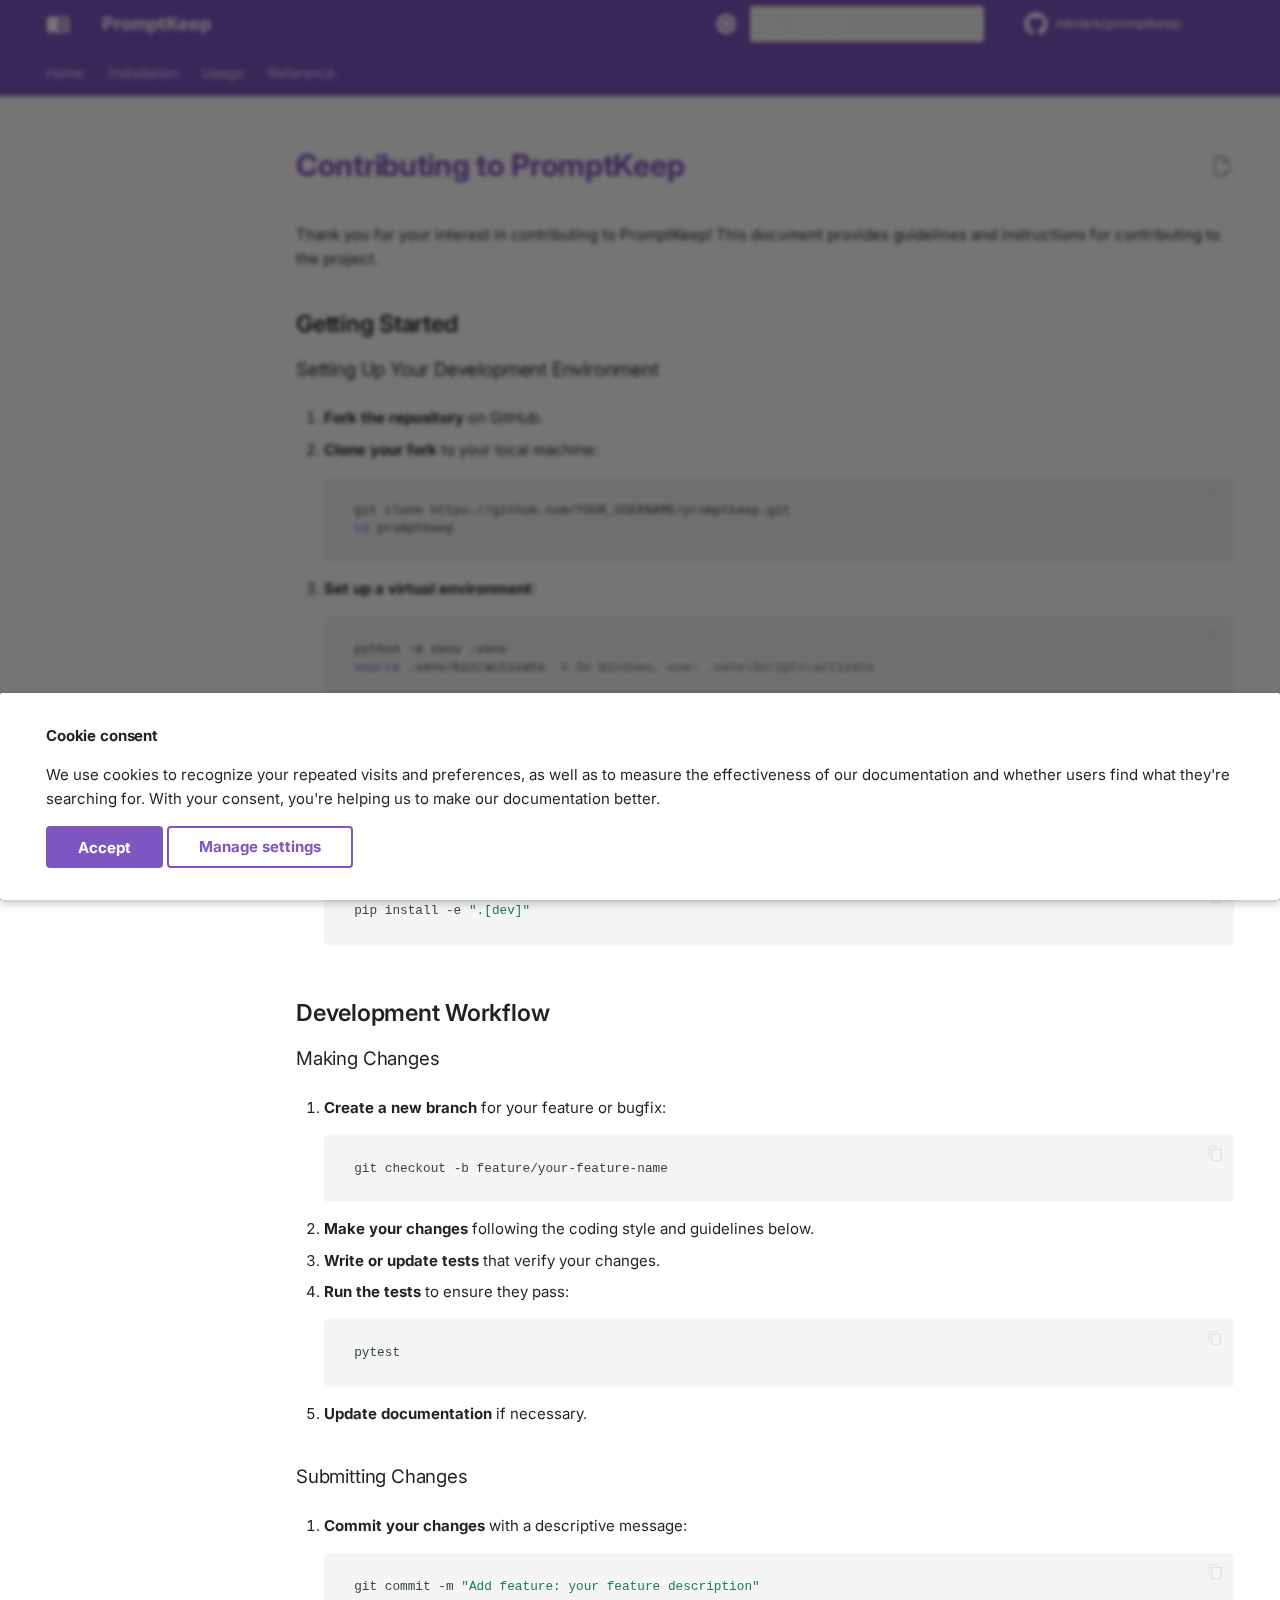
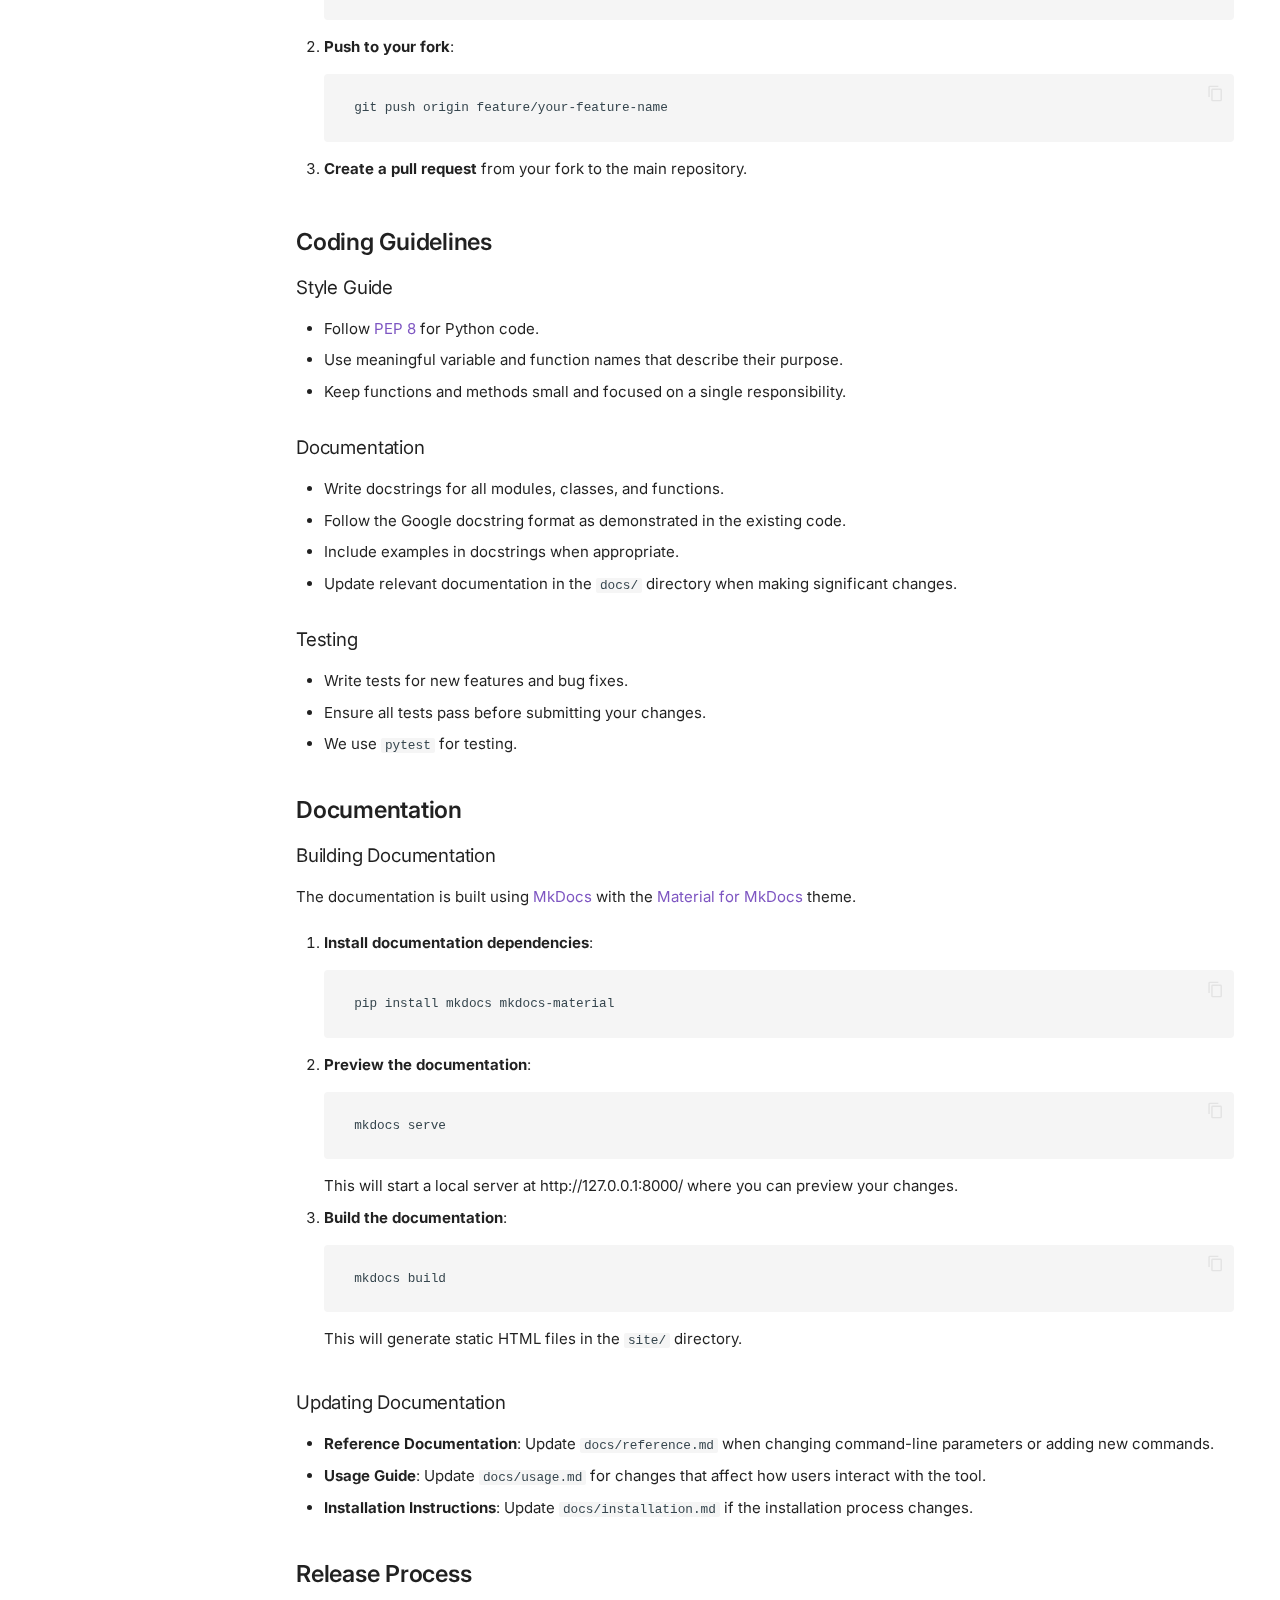
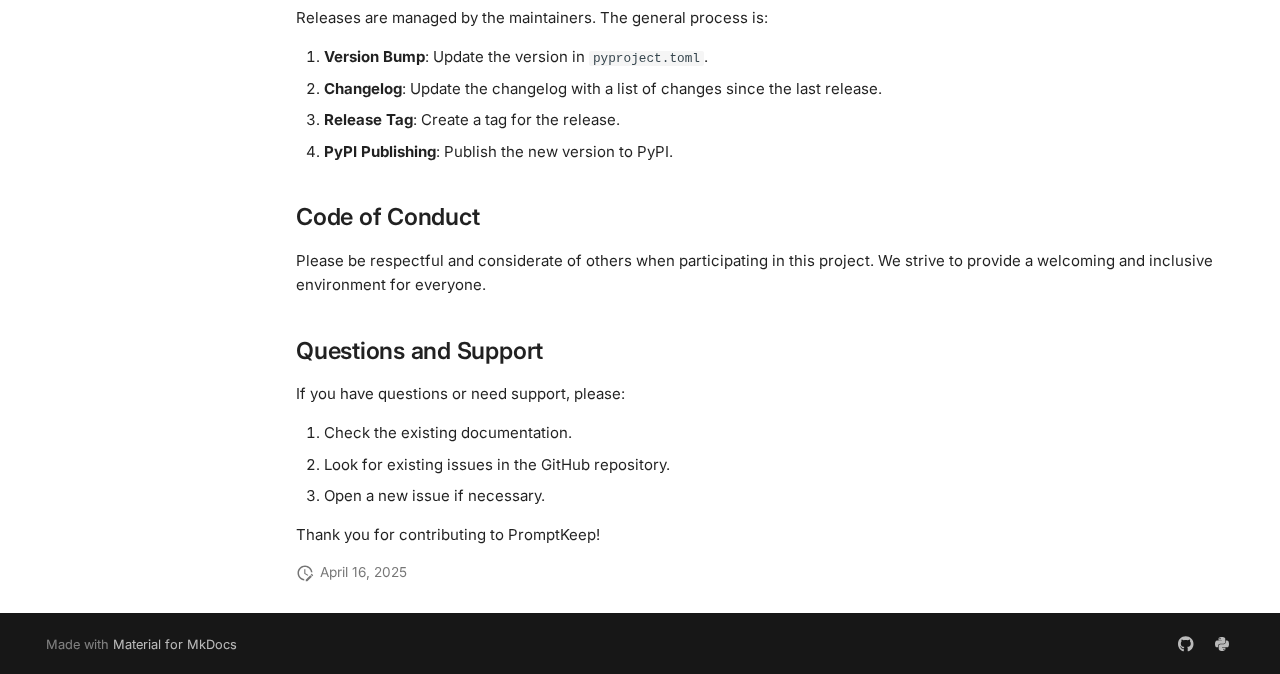
==== commit c322909d: "Deployed e401892 with MkDocs version: 1.6.1" ====
--- a/contributing/index.html
+++ b/contributing/index.html
@@ -41,16 +41,28 @@
         
         
         <link rel="preconnect" href="https://fonts.gstatic.com" crossorigin>
-        <link rel="stylesheet" href="https://fonts.googleapis.com/css?family=Roboto:300,300i,400,400i,700,700i%7CRoboto+Mono:400,400i,700,700i&display=fallback">
-        <style>:root{--md-text-font:"Roboto";--md-code-font:"Roboto Mono"}</style>
+        <link rel="stylesheet" href="https://fonts.googleapis.com/css?family=Inter:300,300i,400,400i,700,700i%7CJetBrains+Mono:400,400i,700,700i&display=fallback">
+        <style>:root{--md-text-font:"Inter";--md-code-font:"JetBrains Mono"}</style>
       
     
     
       <link rel="stylesheet" href="../assets/_mkdocstrings.css">
     
+      <link rel="stylesheet" href="../stylesheets/extra.css">
+    
     <script>__md_scope=new URL("..",location),__md_hash=e=>[...e].reduce(((e,_)=>(e<<5)-e+_.charCodeAt(0)),0),__md_get=(e,_=localStorage,t=__md_scope)=>JSON.parse(_.getItem(t.pathname+"."+e)),__md_set=(e,_,t=localStorage,a=__md_scope)=>{try{t.setItem(a.pathname+"."+e,JSON.stringify(_))}catch(e){}}</script>
     
       
+  
+
+
+  
+  
+
+<script id="__analytics">function __md_analytics(){function e(){dataLayer.push(arguments)}window.dataLayer=window.dataLayer||[],e("js",new Date),e("config",""),document.addEventListener("DOMContentLoaded",(function(){document.forms.search&&document.forms.search.query.addEventListener("blur",(function(){this.value&&e("event","search",{search_term:this.value})}));document$.subscribe((function(){var t=document.forms.feedback;if(void 0!==t)for(var a of t.querySelectorAll("[type=submit]"))a.addEventListener("click",(function(a){a.preventDefault();var n=document.location.pathname,d=this.getAttribute("data-md-value");e("event","feedback",{page:n,data:d}),t.firstElementChild.disabled=!0;var r=t.querySelector(".md-feedback__note [data-md-value='"+d+"']");r&&(r.hidden=!1)})),t.hidden=!1})),location$.subscribe((function(t){e("config","",{page_path:t.pathname})}))}));var t=document.createElement("script");t.async=!0,t.src="https://www.googletagmanager.com/gtag/js?id=",document.getElementById("__analytics").insertAdjacentElement("afterEnd",t)}</script>
+  
+    <script>if("undefined"!=typeof __md_analytics){var consent=__md_get("__consent");consent&&consent.analytics&&__md_analytics()}</script>
+  
 
     
     
@@ -65,7 +77,7 @@
     
     
     
-    <body dir="ltr" data-md-color-scheme="default" data-md-color-primary="indigo" data-md-color-accent="indigo">
+    <body dir="ltr" data-md-color-scheme="slate" data-md-color-primary="deep-purple" data-md-color-accent="purple">
   
     
     <input class="md-toggle" data-md-toggle="drawer" type="checkbox" id="__drawer" autocomplete="off">
@@ -95,7 +107,7 @@
     <a href=".." title="PromptKeep" class="md-header__button md-logo" aria-label="PromptKeep" data-md-component="logo">
       
   
-  <svg xmlns="http://www.w3.org/2000/svg" viewBox="0 0 24 24"><path d="M12 8a3 3 0 0 0 3-3 3 3 0 0 0-3-3 3 3 0 0 0-3 3 3 3 0 0 0 3 3m0 3.54C9.64 9.35 6.5 8 3 8v11c3.5 0 6.64 1.35 9 3.54 2.36-2.19 5.5-3.54 9-3.54V8c-3.5 0-6.64 1.35-9 3.54"/></svg>
+  <svg xmlns="http://www.w3.org/2000/svg" viewBox="0 0 24 24"><path d="M12 21.5c-1.35-.85-3.8-1.5-5.5-1.5-1.65 0-3.35.3-4.75 1.05-.1.05-.15.05-.25.05-.25 0-.5-.25-.5-.5V6c.6-.45 1.25-.75 2-1 1.11-.35 2.33-.5 3.5-.5 1.95 0 4.05.4 5.5 1.5 1.45-1.1 3.55-1.5 5.5-1.5 1.17 0 2.39.15 3.5.5.75.25 1.4.55 2 1v14.6c0 .25-.25.5-.5.5-.1 0-.15 0-.25-.05-1.4-.75-3.1-1.05-4.75-1.05-1.7 0-4.15.65-5.5 1.5M12 8v11.5c1.35-.85 3.8-1.5 5.5-1.5 1.2 0 2.4.15 3.5.5V7c-1.1-.35-2.3-.5-3.5-.5-1.7 0-4.15.65-5.5 1.5m1 3.5c1.11-.68 2.6-1 4.5-1 .91 0 1.76.09 2.5.28V9.23c-.87-.15-1.71-.23-2.5-.23q-2.655 0-4.5.84zm4.5.17c-1.71 0-3.21.26-4.5.79v1.69c1.11-.65 2.6-.99 4.5-.99 1.04 0 1.88.08 2.5.24v-1.5c-.87-.16-1.71-.23-2.5-.23m2.5 2.9c-.87-.16-1.71-.24-2.5-.24-1.83 0-3.33.27-4.5.8v1.69c1.11-.66 2.6-.99 4.5-.99 1.04 0 1.88.08 2.5.24z"/></svg>
 
     </a>
     <label class="md-header__button md-icon" for="__drawer">
@@ -125,20 +137,20 @@
     
     
     
-    <input class="md-option" data-md-color-media="" data-md-color-scheme="default" data-md-color-primary="indigo" data-md-color-accent="indigo"  aria-label="Switch to dark mode"  type="radio" name="__palette" id="__palette_0">
-    
-      <label class="md-header__button md-icon" title="Switch to dark mode" for="__palette_1" hidden>
+    <input class="md-option" data-md-color-media="(prefers-color-scheme: dark)" data-md-color-scheme="slate" data-md-color-primary="deep-purple" data-md-color-accent="purple"  aria-label="Switch to light mode"  type="radio" name="__palette" id="__palette_0">
+    
+      <label class="md-header__button md-icon" title="Switch to light mode" for="__palette_1" hidden>
+        <svg xmlns="http://www.w3.org/2000/svg" viewBox="0 0 24 24"><path d="M12 18c-.89 0-1.74-.2-2.5-.55C11.56 16.5 13 14.42 13 12s-1.44-4.5-3.5-5.45C10.26 6.2 11.11 6 12 6a6 6 0 0 1 6 6 6 6 0 0 1-6 6m8-9.31V4h-4.69L12 .69 8.69 4H4v4.69L.69 12 4 15.31V20h4.69L12 23.31 15.31 20H20v-4.69L23.31 12z"/></svg>
+      </label>
+    
+  
+    
+    
+    
+    <input class="md-option" data-md-color-media="(prefers-color-scheme: light)" data-md-color-scheme="default" data-md-color-primary="deep-purple" data-md-color-accent="purple"  aria-label="Switch to dark mode"  type="radio" name="__palette" id="__palette_1">
+    
+      <label class="md-header__button md-icon" title="Switch to dark mode" for="__palette_0" hidden>
         <svg xmlns="http://www.w3.org/2000/svg" viewBox="0 0 24 24"><path d="M12 8a4 4 0 0 0-4 4 4 4 0 0 0 4 4 4 4 0 0 0 4-4 4 4 0 0 0-4-4m0 10a6 6 0 0 1-6-6 6 6 0 0 1 6-6 6 6 0 0 1 6 6 6 6 0 0 1-6 6m8-9.31V4h-4.69L12 .69 8.69 4H4v4.69L.69 12 4 15.31V20h4.69L12 23.31 15.31 20H20v-4.69L23.31 12z"/></svg>
-      </label>
-    
-  
-    
-    
-    
-    <input class="md-option" data-md-color-media="" data-md-color-scheme="slate" data-md-color-primary="indigo" data-md-color-accent="indigo"  aria-label="Switch to light mode"  type="radio" name="__palette" id="__palette_1">
-    
-      <label class="md-header__button md-icon" title="Switch to light mode" for="__palette_0" hidden>
-        <svg xmlns="http://www.w3.org/2000/svg" viewBox="0 0 24 24"><path d="M12 18c-.89 0-1.74-.2-2.5-.55C11.56 16.5 13 14.42 13 12s-1.44-4.5-3.5-5.45C10.26 6.2 11.11 6 12 6a6 6 0 0 1 6 6 6 6 0 0 1-6 6m8-9.31V4h-4.69L12 .69 8.69 4H4v4.69L.69 12 4 15.31V20h4.69L12 23.31 15.31 20H20v-4.69L23.31 12z"/></svg>
       </label>
     
   
@@ -327,7 +339,7 @@
     <a href=".." title="PromptKeep" class="md-nav__button md-logo" aria-label="PromptKeep" data-md-component="logo">
       
   
-  <svg xmlns="http://www.w3.org/2000/svg" viewBox="0 0 24 24"><path d="M12 8a3 3 0 0 0 3-3 3 3 0 0 0-3-3 3 3 0 0 0-3 3 3 3 0 0 0 3 3m0 3.54C9.64 9.35 6.5 8 3 8v11c3.5 0 6.64 1.35 9 3.54 2.36-2.19 5.5-3.54 9-3.54V8c-3.5 0-6.64 1.35-9 3.54"/></svg>
+  <svg xmlns="http://www.w3.org/2000/svg" viewBox="0 0 24 24"><path d="M12 21.5c-1.35-.85-3.8-1.5-5.5-1.5-1.65 0-3.35.3-4.75 1.05-.1.05-.15.05-.25.05-.25 0-.5-.25-.5-.5V6c.6-.45 1.25-.75 2-1 1.11-.35 2.33-.5 3.5-.5 1.95 0 4.05.4 5.5 1.5 1.45-1.1 3.55-1.5 5.5-1.5 1.17 0 2.39.15 3.5.5.75.25 1.4.55 2 1v14.6c0 .25-.25.5-.5.5-.1 0-.15 0-.25-.05-1.4-.75-3.1-1.05-4.75-1.05-1.7 0-4.15.65-5.5 1.5M12 8v11.5c1.35-.85 3.8-1.5 5.5-1.5 1.2 0 2.4.15 3.5.5V7c-1.1-.35-2.3-.5-3.5-.5-1.7 0-4.15.65-5.5 1.5m1 3.5c1.11-.68 2.6-1 4.5-1 .91 0 1.76.09 2.5.28V9.23c-.87-.15-1.71-.23-2.5-.23q-2.655 0-4.5.84zm4.5.17c-1.71 0-3.21.26-4.5.79v1.69c1.11-.65 2.6-.99 4.5-.99 1.04 0 1.88.08 2.5.24v-1.5c-.87-.16-1.71-.23-2.5-.23m2.5 2.9c-.87-.16-1.71-.24-2.5-.24-1.83 0-3.33.27-4.5.8v1.69c1.11-.66 2.6-.99 4.5-.99 1.04 0 1.88.08 2.5.24z"/></svg>
 
     </a>
     PromptKeep
@@ -469,25 +481,25 @@
 </li>
 <li>
 <p><strong>Clone your fork</strong> to your local machine:
-   <div class="highlight"><pre><span></span><code>git<span class="w"> </span>clone<span class="w"> </span>https://github.com/YOUR_USERNAME/promptkeep.git
-<span class="nb">cd</span><span class="w"> </span>promptkeep
-</code></pre></div></p>
+   <div class="language-bash highlight"><pre><span></span><code><span id="__span-0-1"><a id="__codelineno-0-1" name="__codelineno-0-1" href="#__codelineno-0-1"></a>git<span class="w"> </span>clone<span class="w"> </span>https://github.com/YOUR_USERNAME/promptkeep.git
+</span><span id="__span-0-2"><a id="__codelineno-0-2" name="__codelineno-0-2" href="#__codelineno-0-2"></a><span class="nb">cd</span><span class="w"> </span>promptkeep
+</span></code></pre></div></p>
 </li>
 <li>
 <p><strong>Set up a virtual environment</strong>:
-   <div class="highlight"><pre><span></span><code>python<span class="w"> </span>-m<span class="w"> </span>venv<span class="w"> </span>.venv
-<span class="nb">source</span><span class="w"> </span>.venv/bin/activate<span class="w">  </span><span class="c1"># On Windows, use: .venv\Scripts\activate</span>
-</code></pre></div></p>
+   <div class="language-bash highlight"><pre><span></span><code><span id="__span-1-1"><a id="__codelineno-1-1" name="__codelineno-1-1" href="#__codelineno-1-1"></a>python<span class="w"> </span>-m<span class="w"> </span>venv<span class="w"> </span>.venv
+</span><span id="__span-1-2"><a id="__codelineno-1-2" name="__codelineno-1-2" href="#__codelineno-1-2"></a><span class="nb">source</span><span class="w"> </span>.venv/bin/activate<span class="w">  </span><span class="c1"># On Windows, use: .venv\Scripts\activate</span>
+</span></code></pre></div></p>
 </li>
 <li>
 <p><strong>Install the package in development mode</strong>:
-   <div class="highlight"><pre><span></span><code>pip<span class="w"> </span>install<span class="w"> </span>-e<span class="w"> </span>.
-</code></pre></div></p>
+   <div class="language-bash highlight"><pre><span></span><code><span id="__span-2-1"><a id="__codelineno-2-1" name="__codelineno-2-1" href="#__codelineno-2-1"></a>pip<span class="w"> </span>install<span class="w"> </span>-e<span class="w"> </span>.
+</span></code></pre></div></p>
 </li>
 <li>
 <p><strong>Install development dependencies</strong>:
-   <div class="highlight"><pre><span></span><code>pip<span class="w"> </span>install<span class="w"> </span>-e<span class="w"> </span><span class="s2">&quot;.[dev]&quot;</span>
-</code></pre></div></p>
+   <div class="language-bash highlight"><pre><span></span><code><span id="__span-3-1"><a id="__codelineno-3-1" name="__codelineno-3-1" href="#__codelineno-3-1"></a>pip<span class="w"> </span>install<span class="w"> </span>-e<span class="w"> </span><span class="s2">&quot;.[dev]&quot;</span>
+</span></code></pre></div></p>
 </li>
 </ol>
 <h2 id="development-workflow">Development Workflow<a class="headerlink" href="#development-workflow" title="Permanent link">&para;</a></h2>
@@ -495,8 +507,8 @@
 <ol>
 <li>
 <p><strong>Create a new branch</strong> for your feature or bugfix:
-   <div class="highlight"><pre><span></span><code>git<span class="w"> </span>checkout<span class="w"> </span>-b<span class="w"> </span>feature/your-feature-name
-</code></pre></div></p>
+   <div class="language-bash highlight"><pre><span></span><code><span id="__span-4-1"><a id="__codelineno-4-1" name="__codelineno-4-1" href="#__codelineno-4-1"></a>git<span class="w"> </span>checkout<span class="w"> </span>-b<span class="w"> </span>feature/your-feature-name
+</span></code></pre></div></p>
 </li>
 <li>
 <p><strong>Make your changes</strong> following the coding style and guidelines below.</p>
@@ -506,8 +518,8 @@
 </li>
 <li>
 <p><strong>Run the tests</strong> to ensure they pass:
-   <div class="highlight"><pre><span></span><code>pytest
-</code></pre></div></p>
+   <div class="language-bash highlight"><pre><span></span><code><span id="__span-5-1"><a id="__codelineno-5-1" name="__codelineno-5-1" href="#__codelineno-5-1"></a>pytest
+</span></code></pre></div></p>
 </li>
 <li>
 <p><strong>Update documentation</strong> if necessary.</p>
@@ -517,13 +529,13 @@
 <ol>
 <li>
 <p><strong>Commit your changes</strong> with a descriptive message:
-   <div class="highlight"><pre><span></span><code>git<span class="w"> </span>commit<span class="w"> </span>-m<span class="w"> </span><span class="s2">&quot;Add feature: your feature description&quot;</span>
-</code></pre></div></p>
+   <div class="language-bash highlight"><pre><span></span><code><span id="__span-6-1"><a id="__codelineno-6-1" name="__codelineno-6-1" href="#__codelineno-6-1"></a>git<span class="w"> </span>commit<span class="w"> </span>-m<span class="w"> </span><span class="s2">&quot;Add feature: your feature description&quot;</span>
+</span></code></pre></div></p>
 </li>
 <li>
 <p><strong>Push to your fork</strong>:
-   <div class="highlight"><pre><span></span><code>git<span class="w"> </span>push<span class="w"> </span>origin<span class="w"> </span>feature/your-feature-name
-</code></pre></div></p>
+   <div class="language-bash highlight"><pre><span></span><code><span id="__span-7-1"><a id="__codelineno-7-1" name="__codelineno-7-1" href="#__codelineno-7-1"></a>git<span class="w"> </span>push<span class="w"> </span>origin<span class="w"> </span>feature/your-feature-name
+</span></code></pre></div></p>
 </li>
 <li>
 <p><strong>Create a pull request</strong> from your fork to the main repository.</p>
@@ -555,19 +567,19 @@
 <ol>
 <li>
 <p><strong>Install documentation dependencies</strong>:
-   <div class="highlight"><pre><span></span><code>pip<span class="w"> </span>install<span class="w"> </span>mkdocs<span class="w"> </span>mkdocs-material
-</code></pre></div></p>
+   <div class="language-bash highlight"><pre><span></span><code><span id="__span-8-1"><a id="__codelineno-8-1" name="__codelineno-8-1" href="#__codelineno-8-1"></a>pip<span class="w"> </span>install<span class="w"> </span>mkdocs<span class="w"> </span>mkdocs-material
+</span></code></pre></div></p>
 </li>
 <li>
 <p><strong>Preview the documentation</strong>:
-   <div class="highlight"><pre><span></span><code>mkdocs<span class="w"> </span>serve
-</code></pre></div>
+   <div class="language-bash highlight"><pre><span></span><code><span id="__span-9-1"><a id="__codelineno-9-1" name="__codelineno-9-1" href="#__codelineno-9-1"></a>mkdocs<span class="w"> </span>serve
+</span></code></pre></div>
    This will start a local server at http://127.0.0.1:8000/ where you can preview your changes.</p>
 </li>
 <li>
 <p><strong>Build the documentation</strong>:
-   <div class="highlight"><pre><span></span><code>mkdocs<span class="w"> </span>build
-</code></pre></div>
+   <div class="language-bash highlight"><pre><span></span><code><span id="__span-10-1"><a id="__codelineno-10-1" name="__codelineno-10-1" href="#__codelineno-10-1"></a>mkdocs<span class="w"> </span>build
+</span></code></pre></div>
    This will generate static HTML files in the <code>site/</code> directory.</p>
 </li>
 </ol>
@@ -625,6 +637,8 @@
   </aside>
 
 
+  
+
 
 
 
@@ -647,6 +661,8 @@
       </main>
       
         <footer class="md-footer">
+  
+    
   
   <div class="md-footer-meta md-typeset">
     <div class="md-footer-meta__inner md-grid">
@@ -696,9 +712,84 @@
     </div>
     
     
-    
-      
-      <script id="__config" type="application/json">{"base": "..", "features": ["navigation.tabs", "navigation.sections", "navigation.expand", "navigation.top", "search.highlight", "search.suggest", "search.share", "toc.integrate", "content.tabs.link", "content.code.annotate", "content.code.copy", "content.action.edit"], "search": "../assets/javascripts/workers/search.f8cc74c7.min.js", "tags": null, "translations": {"clipboard.copied": "Copied to clipboard", "clipboard.copy": "Copy to clipboard", "search.result.more.one": "1 more on this page", "search.result.more.other": "# more on this page", "search.result.none": "No matching documents", "search.result.one": "1 matching document", "search.result.other": "# matching documents", "search.result.placeholder": "Type to start searching", "search.result.term.missing": "Missing", "select.version": "Select version"}, "version": {"provider": "mike"}}</script>
+      <div class="md-consent" data-md-component="consent" id="__consent" hidden>
+        <div class="md-consent__overlay"></div>
+        <aside class="md-consent__inner">
+          <form class="md-consent__form md-grid md-typeset" name="consent">
+            
+
+
+  
+
+
+<h4>Cookie consent</h4>
+<p>We use cookies to recognize your repeated visits and preferences, as well as to measure the effectiveness of our documentation and whether users find what they're searching for. With your consent, you're helping us to make our documentation better.</p>
+<input class="md-toggle" type="checkbox" id="__settings" >
+<div class="md-consent__settings">
+  <ul class="task-list">
+    
+    
+      
+        
+  
+  
+    
+    
+  
+  <li class="task-list-item">
+    <label class="task-list-control">
+      <input type="checkbox" name="analytics" checked>
+      <span class="task-list-indicator"></span>
+      Google Analytics
+    </label>
+  </li>
+
+      
+    
+    
+      
+        
+  
+  
+    
+    
+  
+  <li class="task-list-item">
+    <label class="task-list-control">
+      <input type="checkbox" name="github" checked>
+      <span class="task-list-indicator"></span>
+      GitHub
+    </label>
+  </li>
+
+      
+    
+    
+  </ul>
+</div>
+<div class="md-consent__controls">
+  
+    
+      <button class="md-button md-button--primary">Accept</button>
+    
+    
+    
+  
+    
+    
+    
+      <label class="md-button" for="__settings">Manage settings</label>
+    
+  
+</div>
+          </form>
+        </aside>
+      </div>
+      <script>var consent=__md_get("__consent");if(consent)for(var input of document.forms.consent.elements)input.name&&(input.checked=consent[input.name]||!1);else"file:"!==location.protocol&&setTimeout((function(){document.querySelector("[data-md-component=consent]").hidden=!1}),250);var form=document.forms.consent;for(var action of["submit","reset"])form.addEventListener(action,(function(e){if(e.preventDefault(),"reset"===e.type)for(var n of document.forms.consent.elements)n.name&&(n.checked=!1);__md_set("__consent",Object.fromEntries(Array.from(new FormData(form).keys()).map((function(e){return[e,!0]})))),location.hash="",location.reload()}))</script>
+    
+    
+      
+      <script id="__config" type="application/json">{"base": "..", "features": ["navigation.tabs", "navigation.sections", "navigation.expand", "navigation.top", "navigation.tracking", "navigation.indexes", "navigation.instant", "navigation.footer", "search.highlight", "search.suggest", "search.share", "toc.integrate", "content.tabs.link", "content.code.annotate", "content.code.copy", "content.action.edit", "header.autohide"], "search": "../assets/javascripts/workers/search.f8cc74c7.min.js", "tags": null, "translations": {"clipboard.copied": "Copied to clipboard", "clipboard.copy": "Copy to clipboard", "search.result.more.one": "1 more on this page", "search.result.more.other": "# more on this page", "search.result.none": "No matching documents", "search.result.one": "1 matching document", "search.result.other": "# matching documents", "search.result.placeholder": "Type to start searching", "search.result.term.missing": "Missing", "select.version": "Select version"}, "version": {"provider": "mike"}}</script>
     
     
       <script src="../assets/javascripts/bundle.c8b220af.min.js"></script>
--- a/stylesheets/extra.css
+++ b/stylesheets/extra.css
@@ -0,0 +1,108 @@
+/* Better typography */
+:root {
+    --md-text-font: "Inter";
+    --md-code-font: "Fira Code Nerd Font";
+}
+
+/* Improve readability */
+.md-typeset {
+    font-size: 0.75rem;
+    line-height: 1.6;
+}
+
+.md-typeset h1 {
+    font-weight: 700;
+    color: var(--md-primary-fg-color);
+}
+
+.md-typeset h2 {
+    font-weight: 600;
+}
+
+/* Better code blocks */
+.highlight {
+    background-color: var(--md-code-bg-color);
+    border-radius: 4px;
+}
+
+.highlight pre {
+    padding: 1em;
+}
+
+/* Improved admonitions */
+.md-typeset .admonition,
+.md-typeset details {
+    border-width: 0;
+    border-left-width: 4px;
+    border-radius: 4px;
+}
+
+/* Better navigation */
+.md-nav {
+    font-size: 0.7rem;
+}
+
+.md-nav__title {
+    font-weight: 700;
+}
+
+.md-nav__link {
+    padding: 0.2rem 0;
+}
+
+/* Smooth transitions */
+.md-nav__link,
+.md-typeset a,
+.md-header__button {
+    transition: all 0.2s ease-in-out;
+}
+
+/* Better tables */
+.md-typeset table:not([class]) {
+    border-radius: 4px;
+    box-shadow: var(--md-shadow-z1);
+}
+
+.md-typeset table:not([class]) th {
+    background-color: var(--md-primary-fg-color);
+    color: var(--md-primary-bg-color);
+}
+
+/* Custom scrollbar for dark mode */
+[data-md-color-scheme="slate"] {
+    --md-code-bg-color: hsla(232, 15%, 15%, 1);
+    --md-code-fg-color: hsla(232, 18%, 86%, 1);
+}
+
+[data-md-color-scheme="slate"] ::-webkit-scrollbar-thumb {
+    background-color: hsla(232, 15%, 30%, 0.8);
+}
+
+[data-md-color-scheme="slate"] ::-webkit-scrollbar-track {
+    background-color: hsla(232, 15%, 15%, 0.8);
+}
+
+/* Better buttons */
+.md-typeset .md-button {
+    border-radius: 4px;
+    transition: all 0.2s ease-in-out;
+}
+
+.md-typeset .md-button:hover {
+    transform: translateY(-1px);
+    box-shadow: var(--md-shadow-z2);
+}
+
+/* Improved search */
+.md-search__form {
+    border-radius: 4px;
+    background-color: var(--md-code-bg-color);
+}
+
+/* Better mobile experience */
+@media screen and (max-width: 76.1875em) {
+    .md-nav--primary .md-nav__title {
+        background-color: var(--md-primary-fg-color);
+        color: var(--md-primary-bg-color);
+    }
+}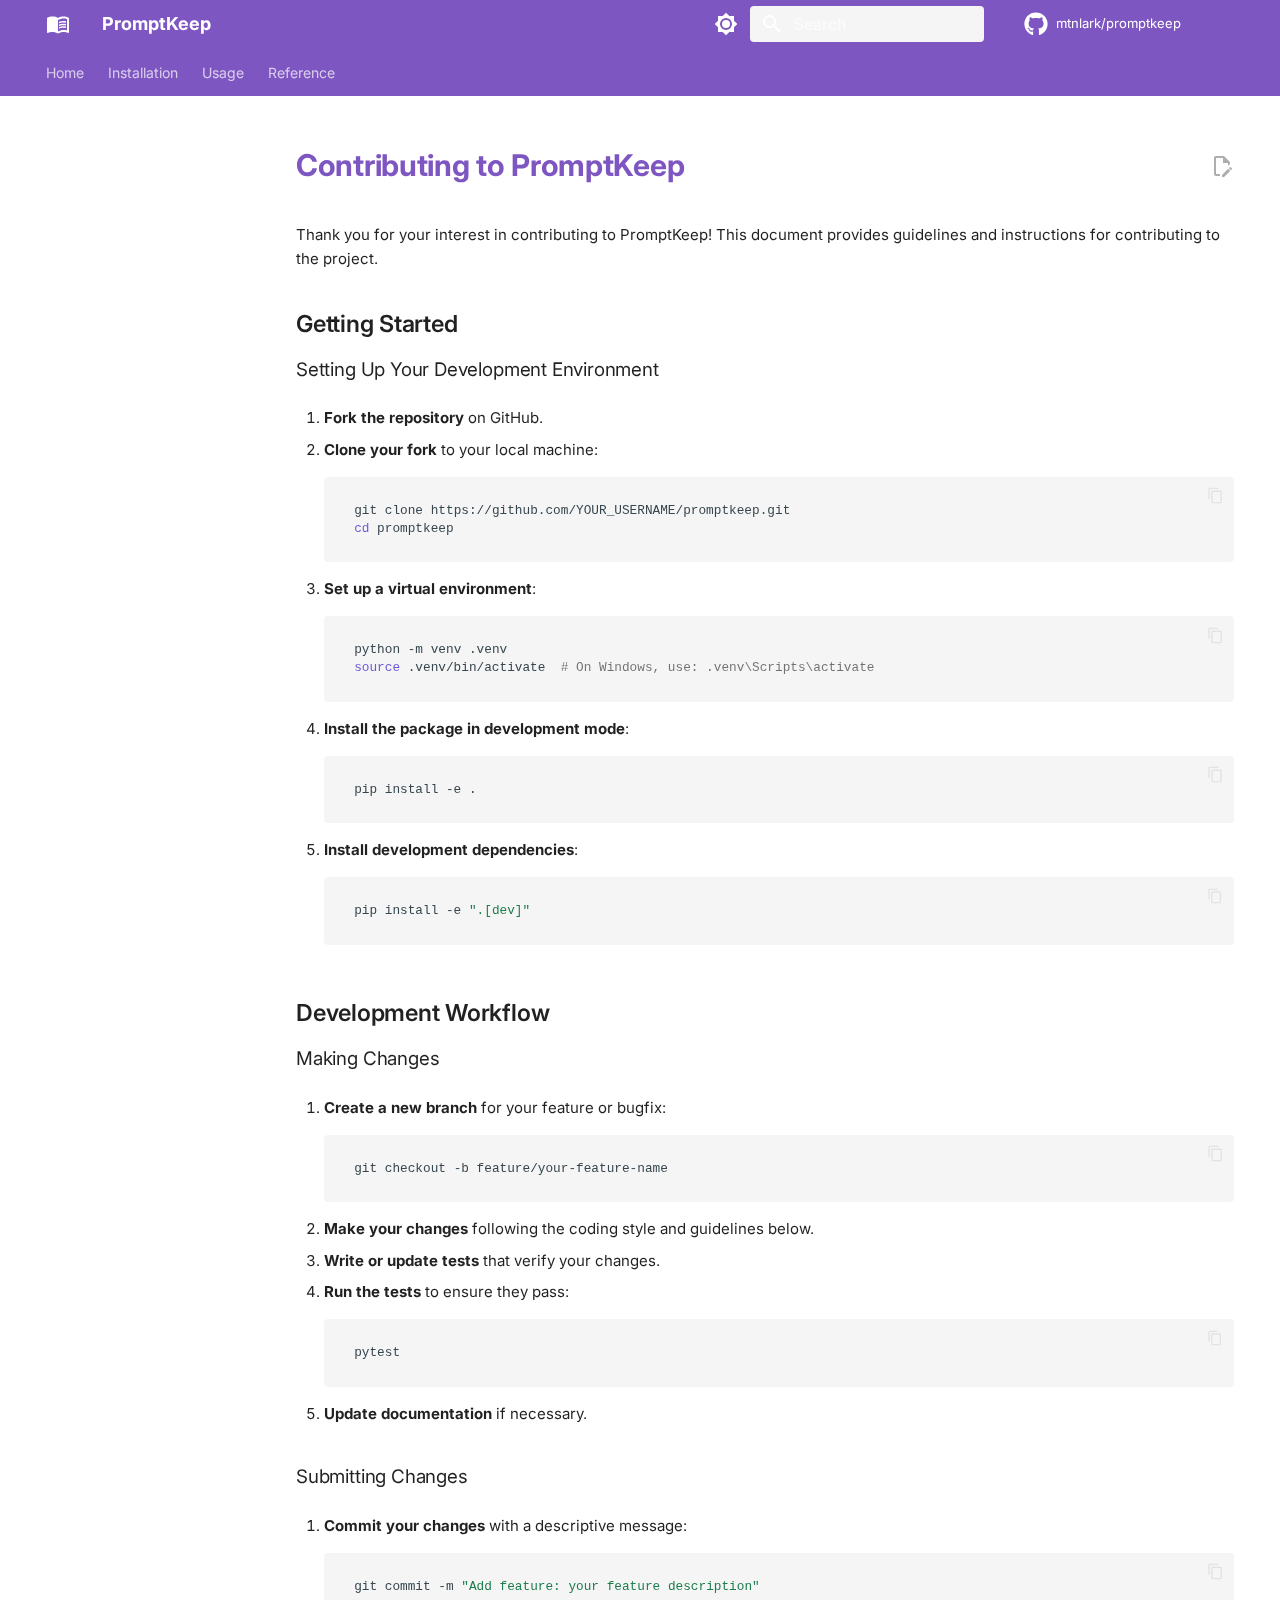
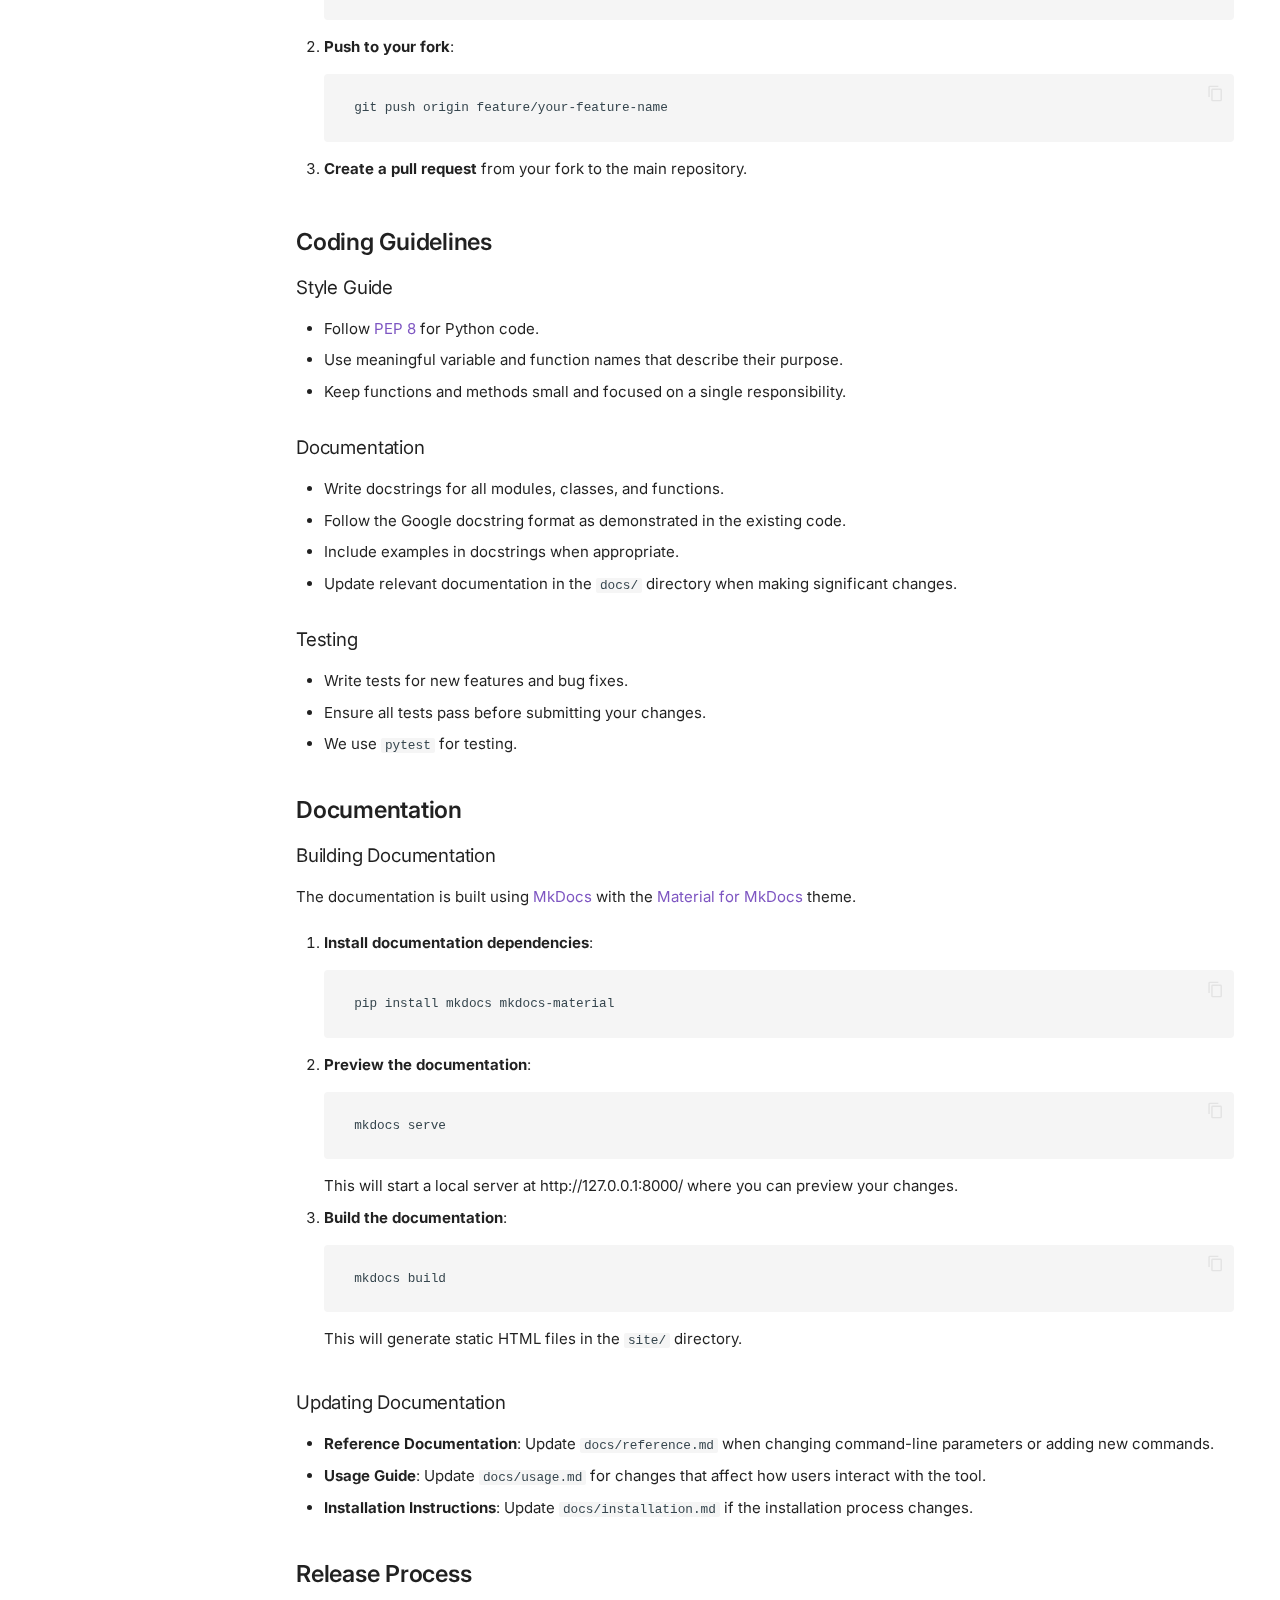
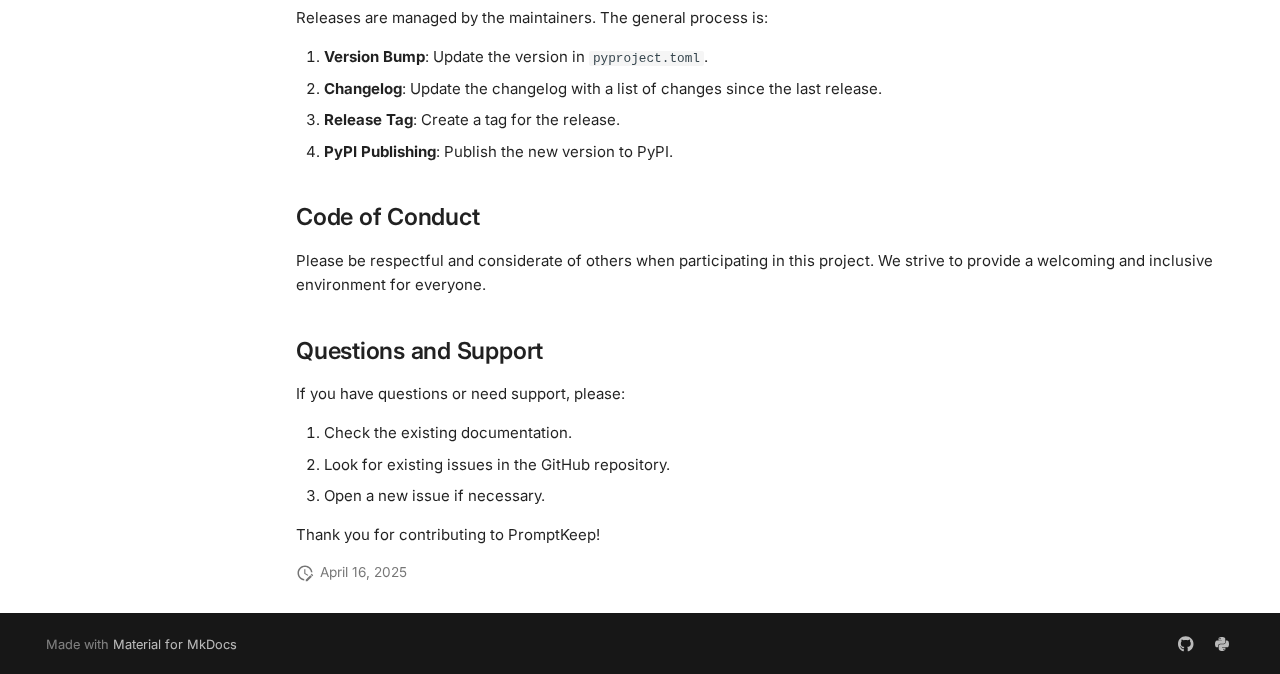
==== commit de46c0ac: "Deployed e401892 with MkDocs version: 1.6.1" ====
--- a/contributing/index.html
+++ b/contributing/index.html
@@ -53,16 +53,6 @@
     <script>__md_scope=new URL("..",location),__md_hash=e=>[...e].reduce(((e,_)=>(e<<5)-e+_.charCodeAt(0)),0),__md_get=(e,_=localStorage,t=__md_scope)=>JSON.parse(_.getItem(t.pathname+"."+e)),__md_set=(e,_,t=localStorage,a=__md_scope)=>{try{t.setItem(a.pathname+"."+e,JSON.stringify(_))}catch(e){}}</script>
     
       
-  
-
-
-  
-  
-
-<script id="__analytics">function __md_analytics(){function e(){dataLayer.push(arguments)}window.dataLayer=window.dataLayer||[],e("js",new Date),e("config",""),document.addEventListener("DOMContentLoaded",(function(){document.forms.search&&document.forms.search.query.addEventListener("blur",(function(){this.value&&e("event","search",{search_term:this.value})}));document$.subscribe((function(){var t=document.forms.feedback;if(void 0!==t)for(var a of t.querySelectorAll("[type=submit]"))a.addEventListener("click",(function(a){a.preventDefault();var n=document.location.pathname,d=this.getAttribute("data-md-value");e("event","feedback",{page:n,data:d}),t.firstElementChild.disabled=!0;var r=t.querySelector(".md-feedback__note [data-md-value='"+d+"']");r&&(r.hidden=!1)})),t.hidden=!1})),location$.subscribe((function(t){e("config","",{page_path:t.pathname})}))}));var t=document.createElement("script");t.async=!0,t.src="https://www.googletagmanager.com/gtag/js?id=",document.getElementById("__analytics").insertAdjacentElement("afterEnd",t)}</script>
-  
-    <script>if("undefined"!=typeof __md_analytics){var consent=__md_get("__consent");consent&&consent.analytics&&__md_analytics()}</script>
-  
 
     
     
@@ -637,8 +627,6 @@
   </aside>
 
 
-  
-
 
 
 
@@ -712,81 +700,6 @@
     </div>
     
     
-      <div class="md-consent" data-md-component="consent" id="__consent" hidden>
-        <div class="md-consent__overlay"></div>
-        <aside class="md-consent__inner">
-          <form class="md-consent__form md-grid md-typeset" name="consent">
-            
-
-
-  
-
-
-<h4>Cookie consent</h4>
-<p>We use cookies to recognize your repeated visits and preferences, as well as to measure the effectiveness of our documentation and whether users find what they're searching for. With your consent, you're helping us to make our documentation better.</p>
-<input class="md-toggle" type="checkbox" id="__settings" >
-<div class="md-consent__settings">
-  <ul class="task-list">
-    
-    
-      
-        
-  
-  
-    
-    
-  
-  <li class="task-list-item">
-    <label class="task-list-control">
-      <input type="checkbox" name="analytics" checked>
-      <span class="task-list-indicator"></span>
-      Google Analytics
-    </label>
-  </li>
-
-      
-    
-    
-      
-        
-  
-  
-    
-    
-  
-  <li class="task-list-item">
-    <label class="task-list-control">
-      <input type="checkbox" name="github" checked>
-      <span class="task-list-indicator"></span>
-      GitHub
-    </label>
-  </li>
-
-      
-    
-    
-  </ul>
-</div>
-<div class="md-consent__controls">
-  
-    
-      <button class="md-button md-button--primary">Accept</button>
-    
-    
-    
-  
-    
-    
-    
-      <label class="md-button" for="__settings">Manage settings</label>
-    
-  
-</div>
-          </form>
-        </aside>
-      </div>
-      <script>var consent=__md_get("__consent");if(consent)for(var input of document.forms.consent.elements)input.name&&(input.checked=consent[input.name]||!1);else"file:"!==location.protocol&&setTimeout((function(){document.querySelector("[data-md-component=consent]").hidden=!1}),250);var form=document.forms.consent;for(var action of["submit","reset"])form.addEventListener(action,(function(e){if(e.preventDefault(),"reset"===e.type)for(var n of document.forms.consent.elements)n.name&&(n.checked=!1);__md_set("__consent",Object.fromEntries(Array.from(new FormData(form).keys()).map((function(e){return[e,!0]})))),location.hash="",location.reload()}))</script>
-    
     
       
       <script id="__config" type="application/json">{"base": "..", "features": ["navigation.tabs", "navigation.sections", "navigation.expand", "navigation.top", "navigation.tracking", "navigation.indexes", "navigation.instant", "navigation.footer", "search.highlight", "search.suggest", "search.share", "toc.integrate", "content.tabs.link", "content.code.annotate", "content.code.copy", "content.action.edit", "header.autohide"], "search": "../assets/javascripts/workers/search.f8cc74c7.min.js", "tags": null, "translations": {"clipboard.copied": "Copied to clipboard", "clipboard.copy": "Copy to clipboard", "search.result.more.one": "1 more on this page", "search.result.more.other": "# more on this page", "search.result.none": "No matching documents", "search.result.one": "1 matching document", "search.result.other": "# matching documents", "search.result.placeholder": "Type to start searching", "search.result.term.missing": "Missing", "select.version": "Select version"}, "version": {"provider": "mike"}}</script>
